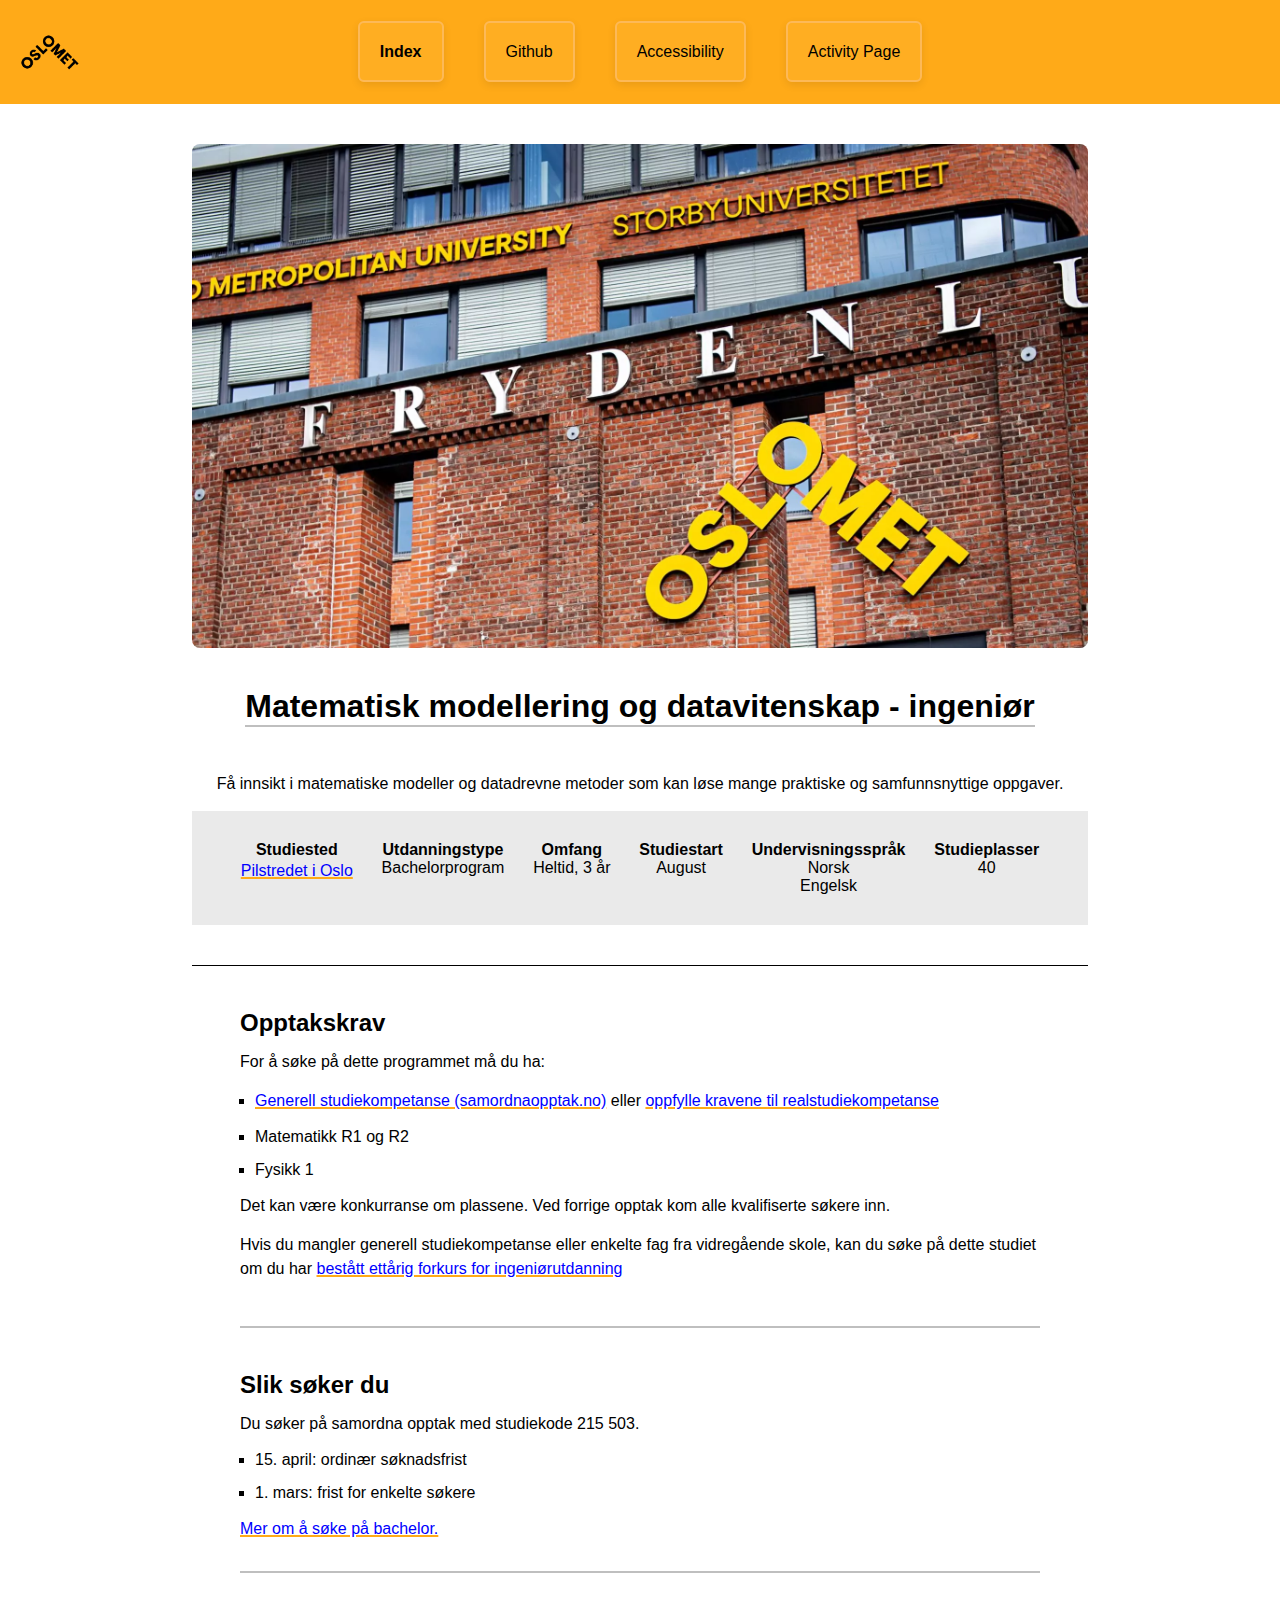
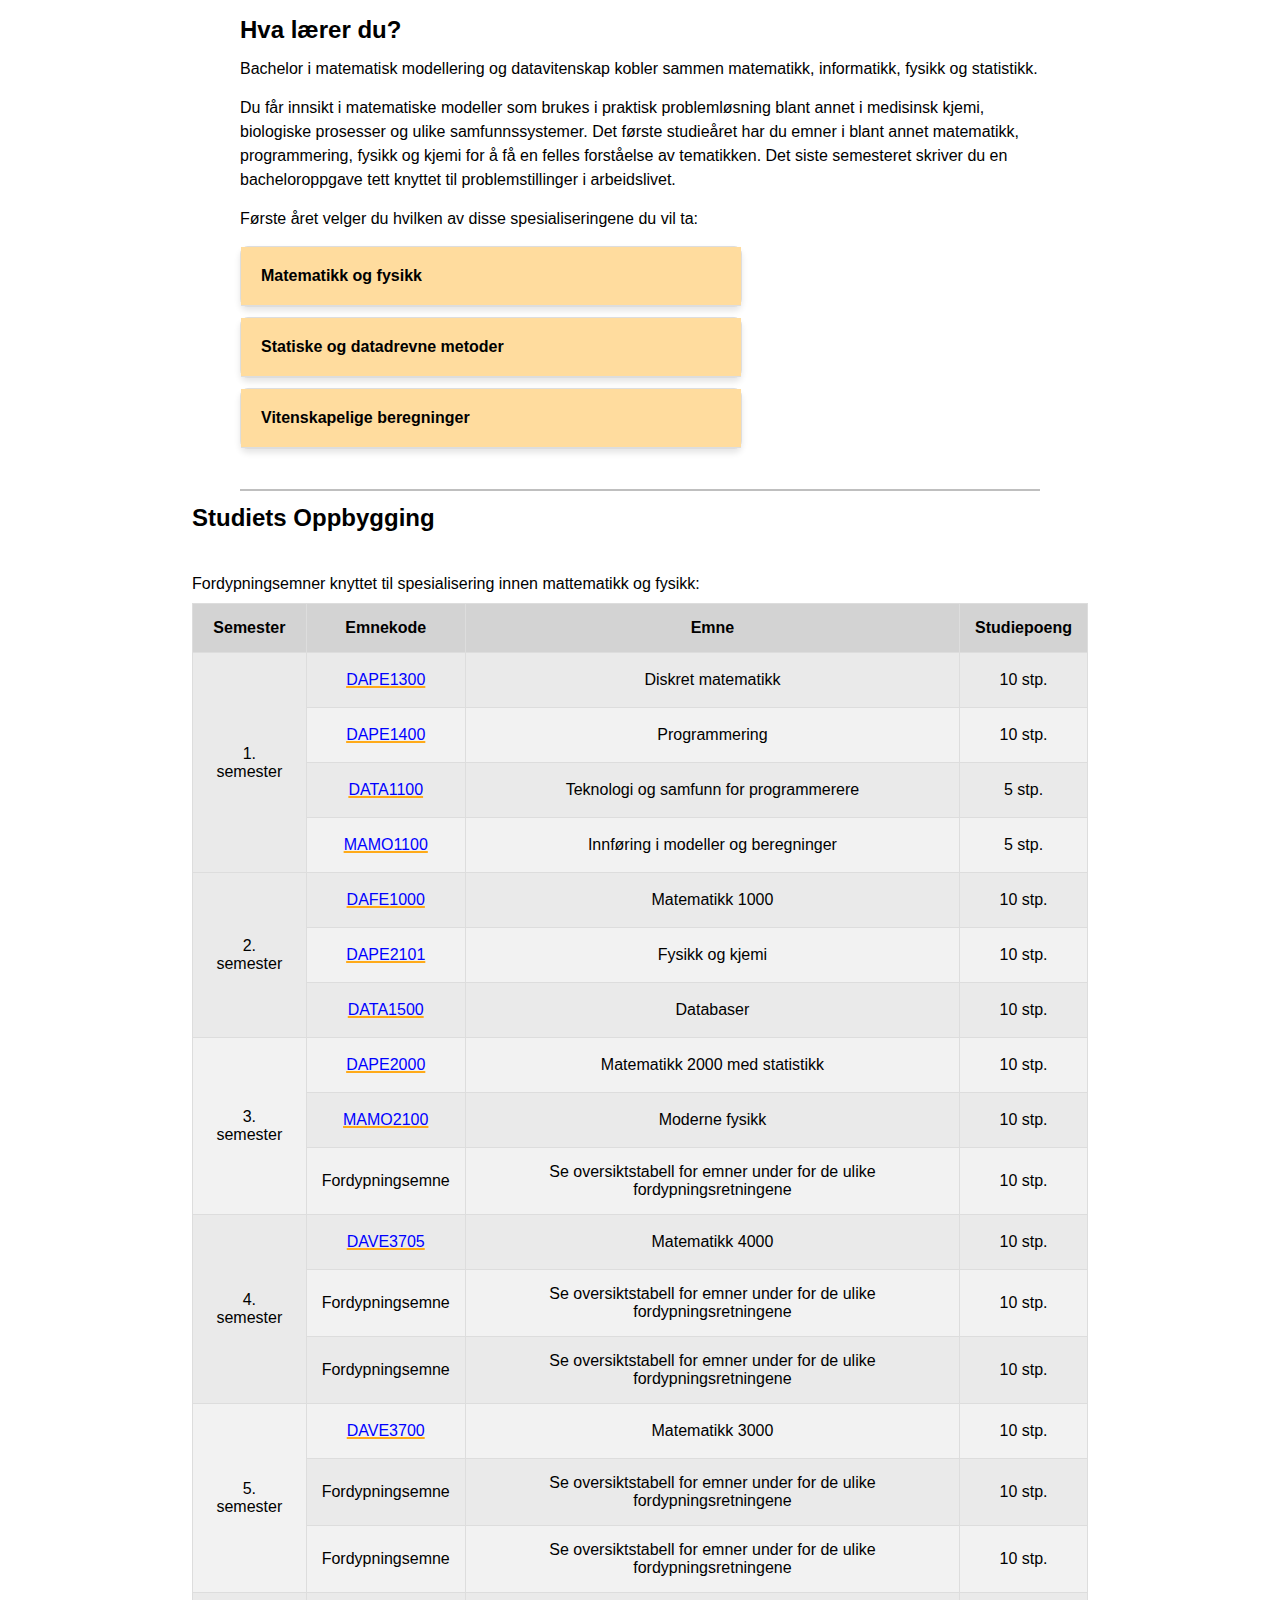
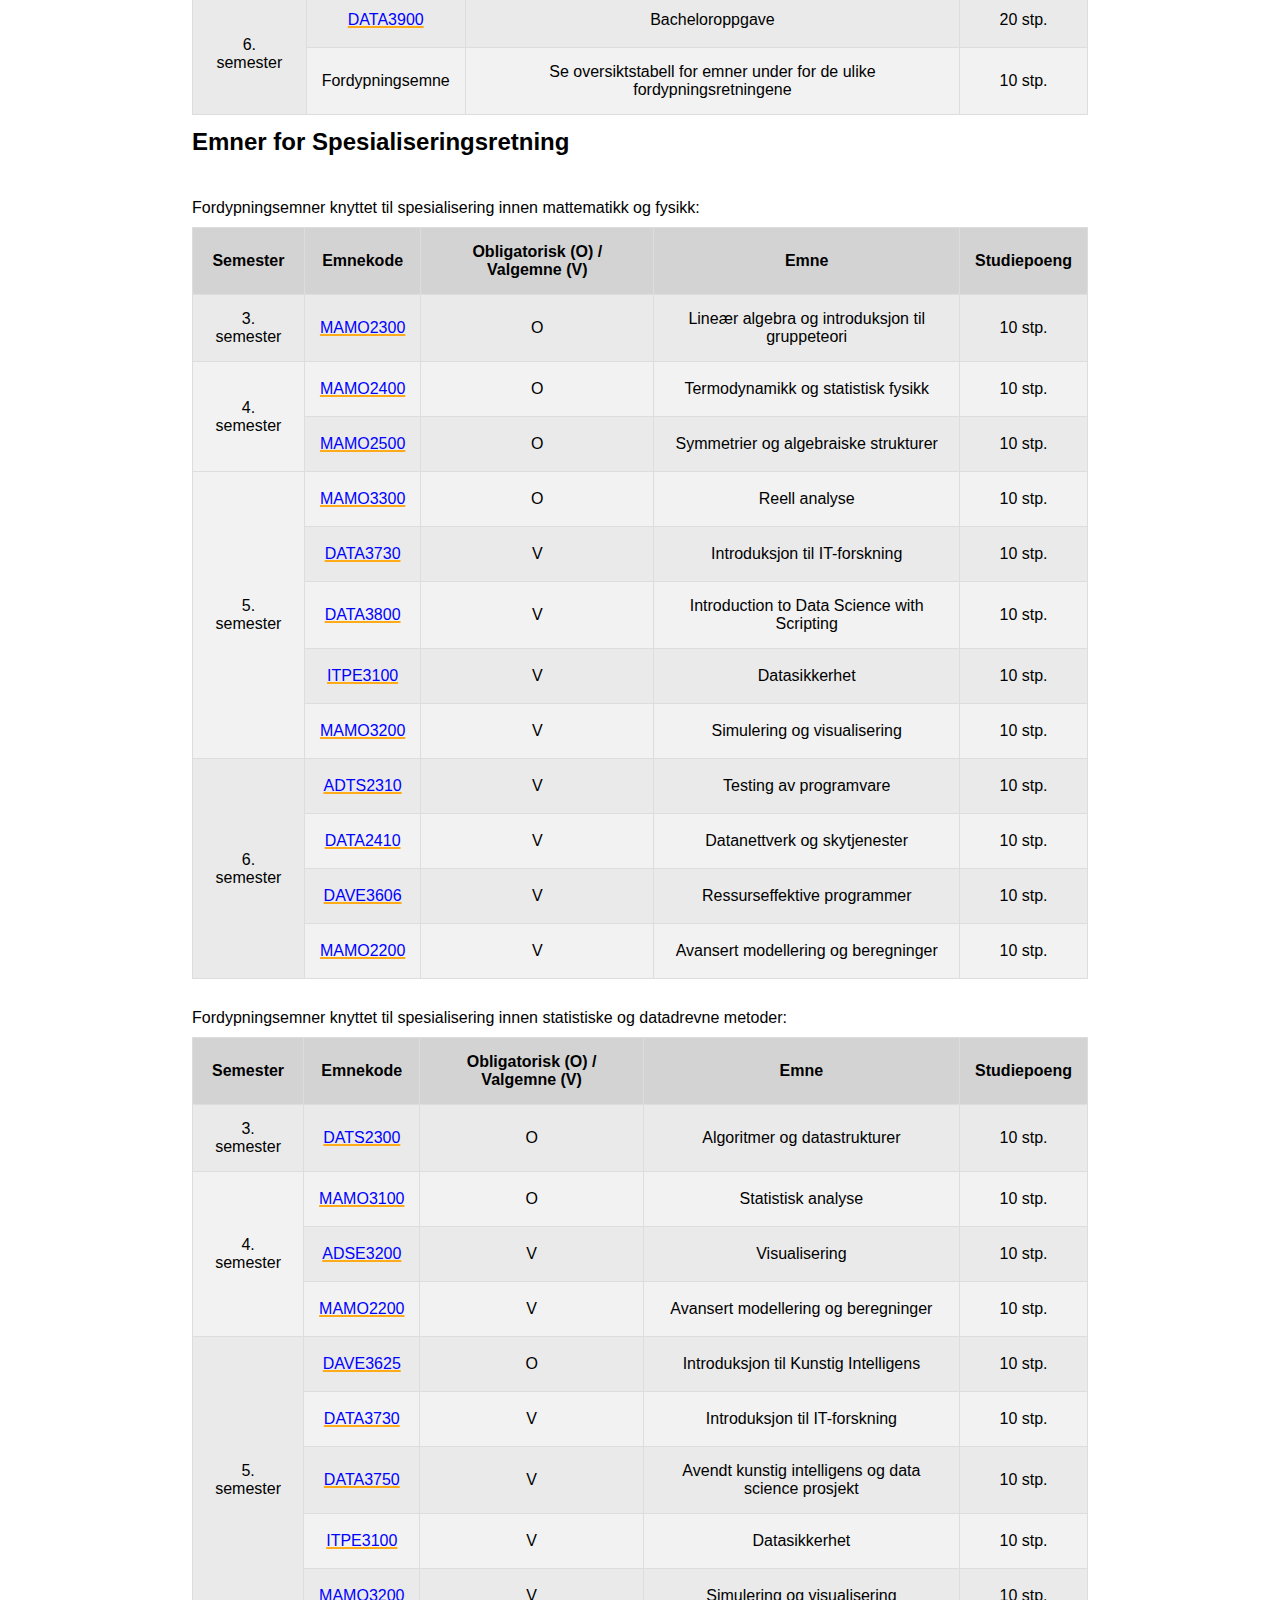
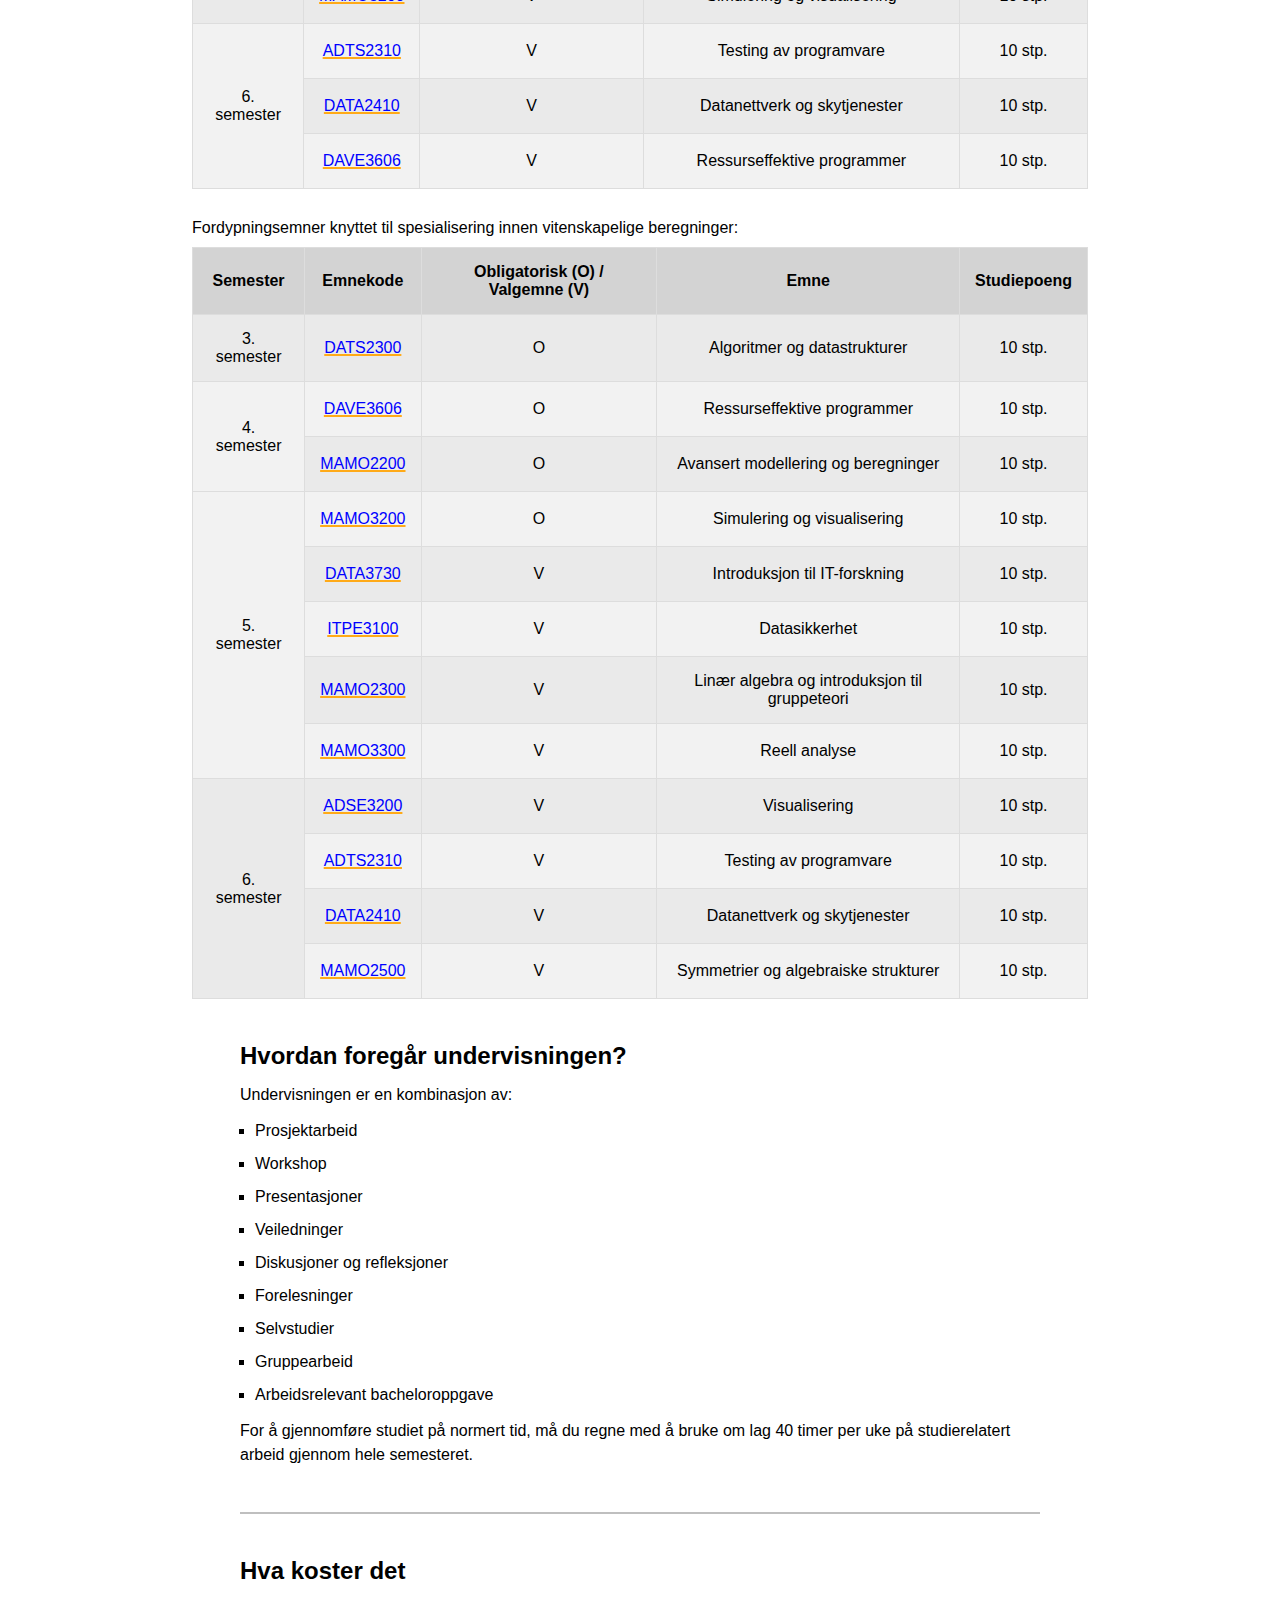
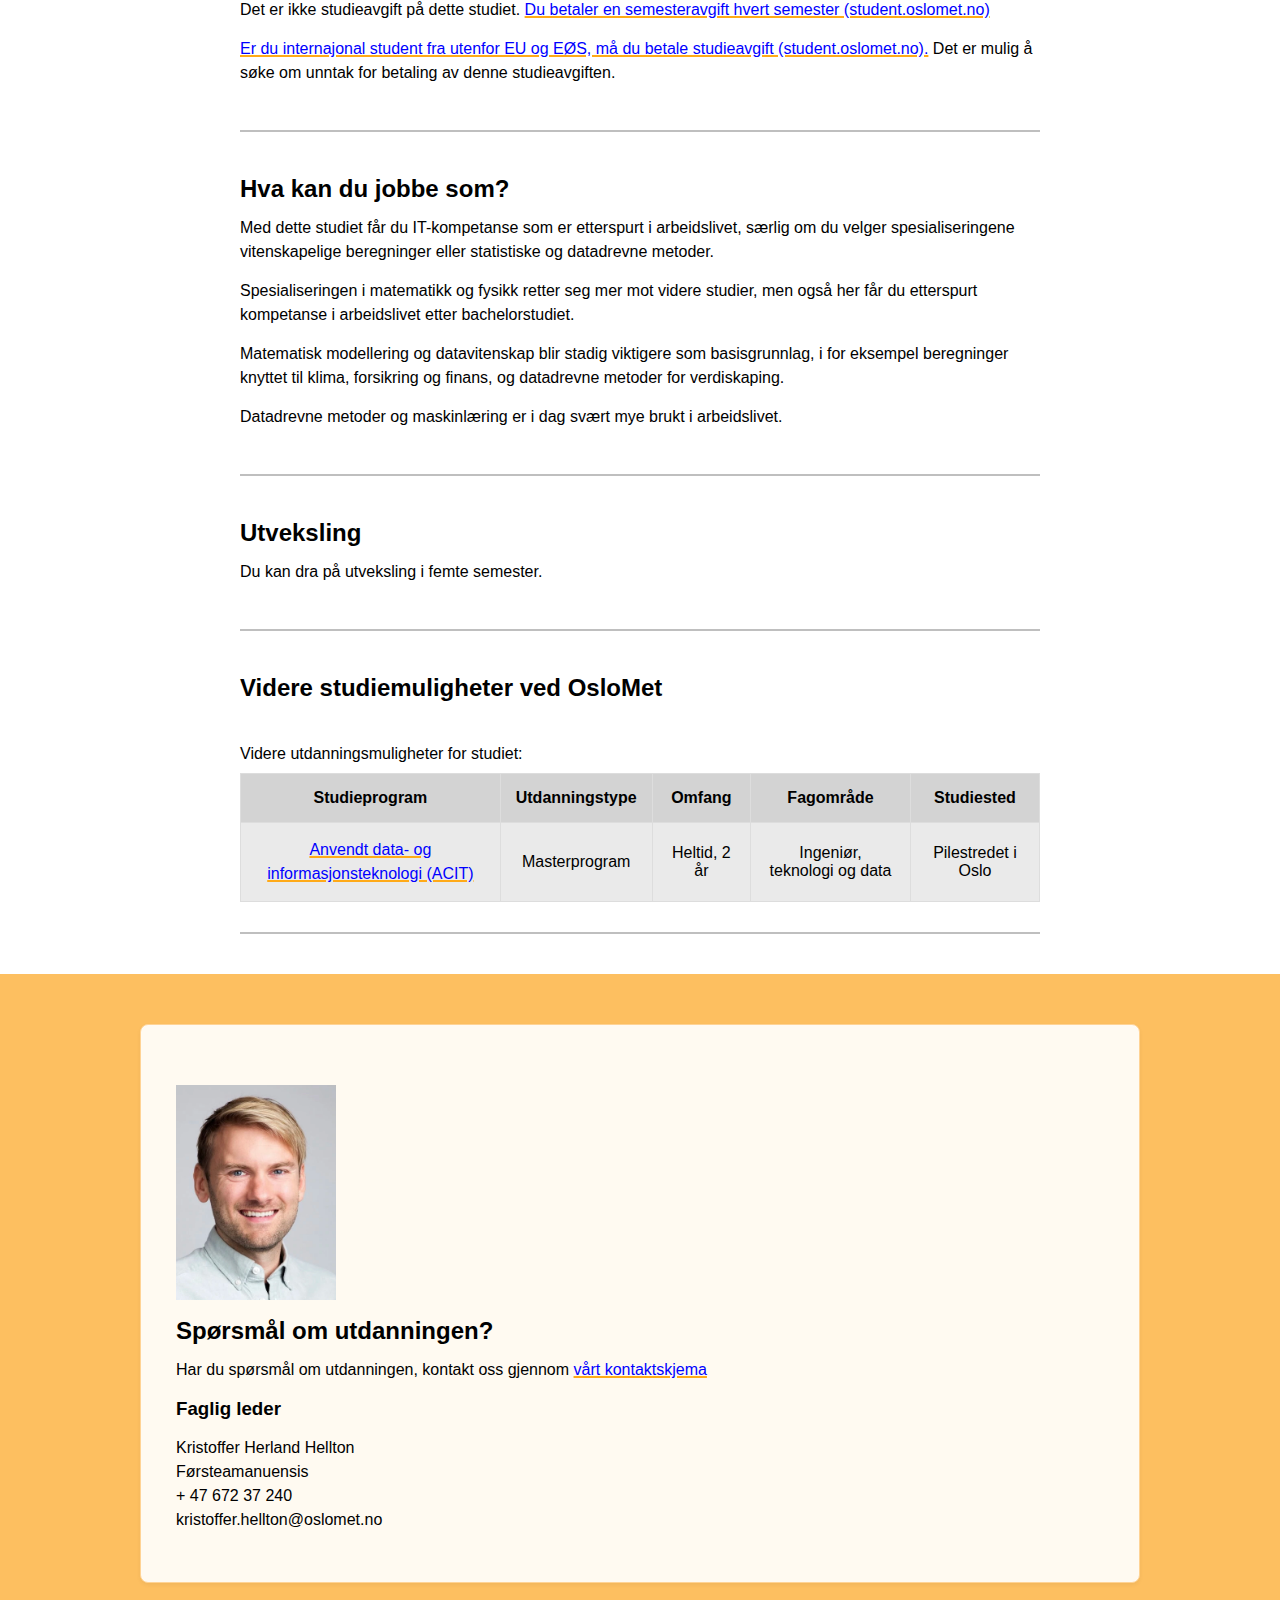
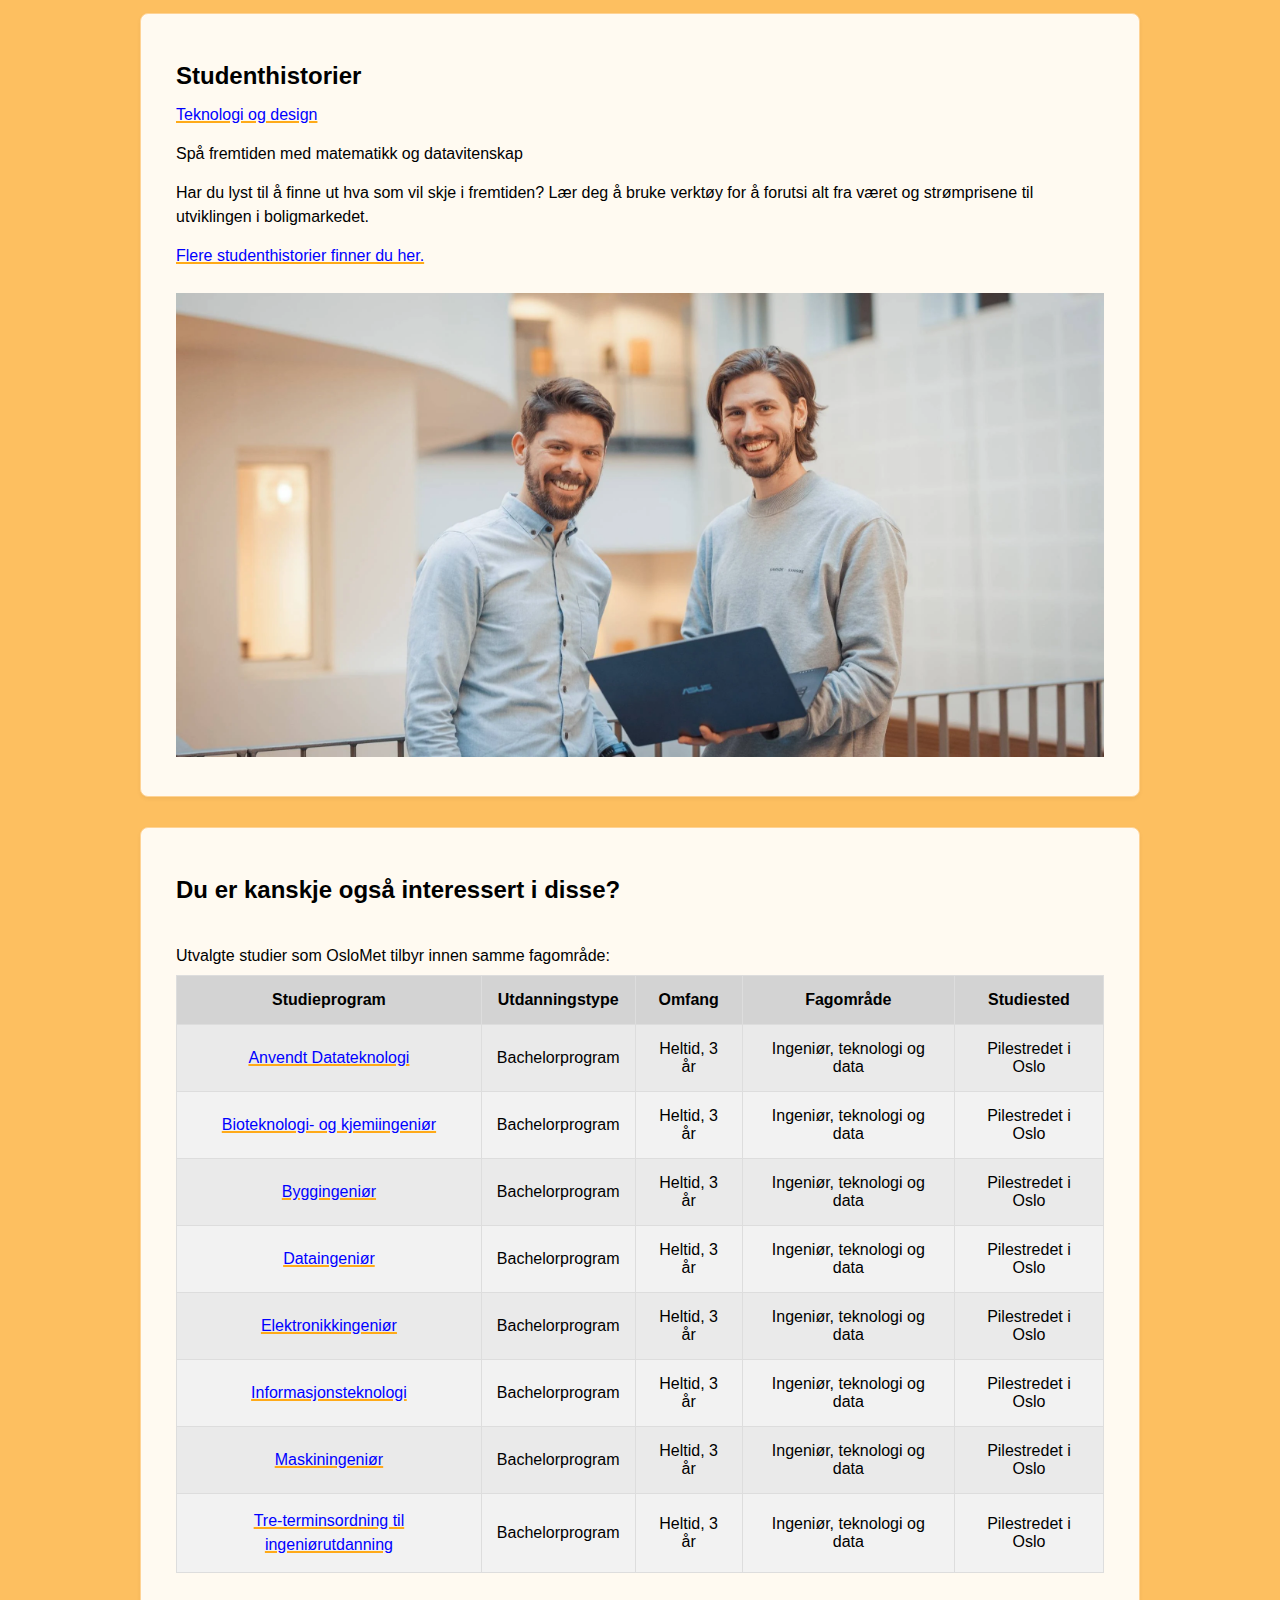
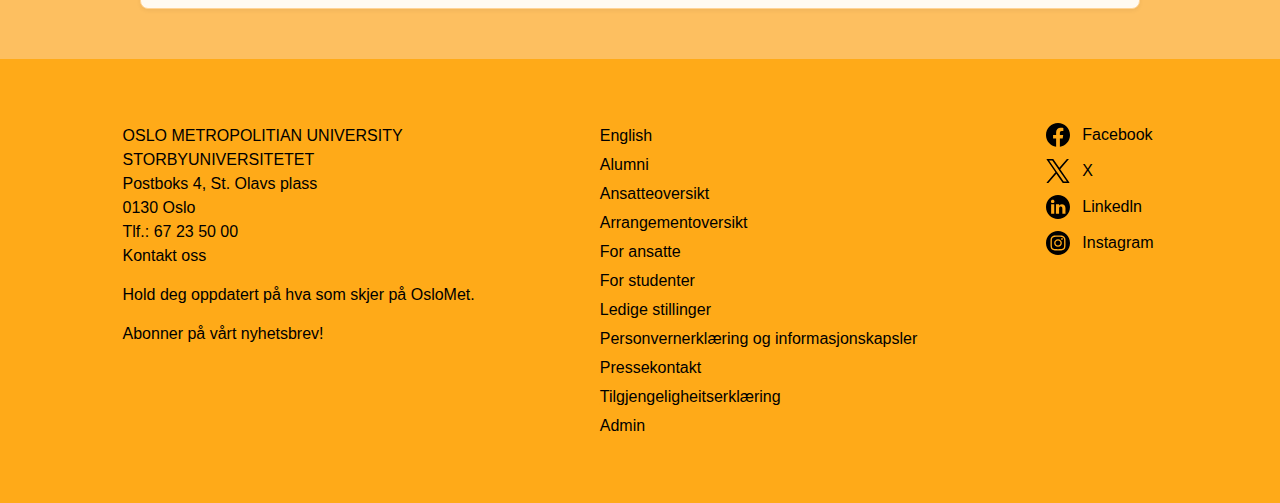
==== index.html @ 044c83d6 "more comments and cleanup" ====
<!DOCTYPE html>
<html lang="en">
    <head>
        <meta charset="UTF-8">
        <meta name="viewport" content="width=device-width, initial-scale=1.0">
        <meta name="description" content="Få innsikt i matematiske modeller og datadrevne metoder som kan løse mange praktiske og samfunnsnyttige oppgaver.">
        <link rel="stylesheet" href="/style/main.css">
        <title>Matematisk Modellering</title>
    </head>

    <body>
        <header>
            <img id="oslomet-logo" src="media/transparent-oslomet-logo.png" height="56" width="80" alt="image of oslomet logo">
            <!--Wrapp the links in a navigation element, to improve accessibility-->
            <nav>
                <input id="menu-toggle" type="checkbox" />
                <label class="dropdown-container" for="menu-toggle">
                    <div class="menu-icon"></div>
                </label>
                <!--Menu content class is essential for a burger menu, see stylesheet for more info-->
                <ul class="menu-content">
                    <li><a href="#" class="bold-text black-underline-link">Index</a></li>
                    <li>
                        <a href="html/github.html" class="black-underline-link"
                            >Github</a
                        >
                    </li>
                    <li>
                        <a
                            href="html/accessibility.html"
                            class="black-underline-link"
                            >Accessibility</a
                        >
                    </li>
                    <li>
                        <a
                            href="html/activity-page.html"
                            class="black-underline-link"
                            >Activity Page</a
                        >
                    </li>
                </ul>
            </nav>
        </header>

        <main>
                <img
                    src="media/oslomet.webp"
                    alt="Inngagnsparti til en av byggene til OsloMet"
                    class="intro-image"
                    height="1920"
                    width="1080"
                />
            <!--Using section element for combining introductional elements into one tematic section-->
            <section class="main-section-container">
                <h1>Matematisk modellering og datavitenskap - ingeniør</h1>
                <!--section class specificly for the top portion of the page-->
                <div class="main-section-top">
                    <p>
                        Få innsikt i matematiske modeller og datadrevne metoder som kan
                        løse mange praktiske og samfunnsnyttige oppgaver.
                    </p>
                    <!--Container class needed for separating content visually-->
                    <div class="page-header-container">
                        <div>
                            <ul>
                                <li class="bold-text">Studiested</li>
                                <li>
                                    <a
                                        href="https://www.oslomet.no/om/studiested-pilestredet"
                                        >Pilstredet i Oslo</a
                                    >
                                </li>
                            </ul>
                        </div>
                        <div>
                            <ul>
                                <li class="bold-text">Utdanningstype</li>
                                <li>Bachelorprogram</li>
                            </ul>
                        </div>
                        <div>
                            <ul>
                                <li class="bold-text">Omfang</li>
                                <li>Heltid, 3 år</li>
                            </ul>
                        </div>
                        <div>
                            <ul>
                                <li class="bold-text">Studiestart</li>
                                <li>August</li>
                            </ul>
                        </div>
                        <div>
                            <ul>
                                <li class="bold-text">Undervisningsspråk</li>
                                <li>Norsk</li>
                                <li>Engelsk</li>
                            </ul>
                        </div>
                        <div>
                            <ul>
                                <li class="bold-text">Studieplasser</li>
                                <li>40</li>
                            </ul>
                        </div>
                    </div>
                </div>
            </section>

                <!--Section element created for sectioning off the portion of the page which goes in detail about the course-->
                <!--Flex container for paragraph sections of course information-->
                <section class="main-section-container">
                    <div class="main-section-box">
                        <h2>Opptakskrav</h2>
                        <p>For å søke på dette programmet må du ha:</p>
                        <ul class="list-decoration">
                            <li>
                                <a
                                    href="https://www.samordnaopptak.no/info/opptak/opptak-uhg/"
                                    >Generell studiekompetanse
                                    (samordnaopptak.no)</a
                                >
                                eller
                                <a
                                    href="https://www.oslomet.no/studier/soknad-og-opptak/realkompetanse/realkompetanse-ingenior"
                                    >oppfylle kravene til
                                    realstudiekompetanse</a
                                >
                            </li>
                            <li>Matematikk R1 og R2</li>
                            <li>Fysikk 1</li>
                        </ul>
                        <p>
                            Det kan være konkurranse om plassene. Ved forrige
                            opptak kom alle kvalifiserte søkere inn.
                        </p>
                        <p>
                            Hvis du mangler generell studiekompetanse eller
                            enkelte fag fra vidregående skole, kan du søke på
                            dette studiet om du har
                            <a
                                href="https://www.oslomet.no/studier/tkd/forkurs-ingenior"
                                >bestått ettårig forkurs for
                                ingeniørutdanning</a
                            >
                        </p>
                    </div>
                    <div class="main-section-box">
                        <h2>Slik søker du</h2>
                        <p>
                            Du søker på samordna opptak med studiekode 215 503.
                        </p>
                        <ul class="list-decoration">
                            <li>15. april: ordinær søknadsfrist</li>
                            <li>1. mars: frist for enkelte søkere</li>
                        </ul>
                        <a
                            href="https://www.oslomet.no/studier/soknad-og-opptak/opptak-til-bachelor-aarsstudier"
                            >Mer om å søke på bachelor.</a
                        >
                    </div>

                    <div class="main-section-box">
                        <h2>Hva lærer du?</h2>
                        <p>
                            Bachelor i matematisk modellering og datavitenskap
                            kobler sammen matematikk, informatikk, fysikk og
                            statistikk.
                        </p>
                        <p>
                            Du får innsikt i matematiske modeller som brukes i
                            praktisk problemløsning blant annet i medisinsk
                            kjemi, biologiske prosesser og ulike
                            samfunnssystemer. Det første studieåret har du emner
                            i blant annet matematikk, programmering, fysikk og
                            kjemi for å få en felles forståelse av tematikken.
                            Det siste semesteret skriver du en bacheloroppgave
                            tett knyttet til problemstillinger i arbeidslivet.
                        </p>
                        <p>
                            Første året velger du hvilken av disse
                            spesialiseringene du vil ta:
                        </p>

                        <ul>
                            <li>
                                <details>
                                    <summary>Matematikk og fysikk</summary>
                                    <p>
                                        Du utforsker algebraiske strukturer, blant annet
                                        knyttet til dyp læring og kunstig intelligens.
                                        Du lærer differensialgeometri på flater,
                                        gruppeteori og kodeteori; matematiske
                                        strukturer, representasjonsteori og
                                        kategoriteori. I fysikk lærer du om
                                        termodynamikk og statistisk fysikk.
                                    </p>
                                </details>
                            </li>
                            <li>
                                <details>
                                    <summary>Statiske og datadrevne metoder</summary>
                                    <p>
                                        Du lærer om hvordan du kan bruke målte data
                                        koblet med datadrevne og statistiske metoder til
                                        å gjøre beregninger, for eksempel av fremtidige
                                        strømpriser. Du lærer hvordan du kan løse
                                        komplekse og sammensatte problemer, og utforske
                                        høydimensjonale datatyper. Moderne metoder innen
                                        maskinlæring og kunstig intelligens står
                                        sentralt.
                                    </p>
                                </details>
                            </li>
                            <li>
                                <details>
                                    <summary>Vitenskapelige beregninger</summary>
                                    <p>
                                        Du lærer å lage effektive algoritmer,
                                        datastrukturer og kildekoder for å løse
                                        matematiske og fysiske problemer med numeriske
                                        metoder. Du lærer å utvikle kildekode og
                                        metodikk knyttet til medisinsk teknologi,
                                        biologiske prosesser og annet.
                                        <a
                                            href="https://student.oslomet.no/studier/-/studieinfo/programplan/HINGMAMO/2024/H%C3%98ST"
                                            >Se programplan på student.oslomet.no</a
                                        >
                                    </p>
                                </details>
                            </li>
                        </ul>
                    </div>
                </section>

            <section>
                <h2>Studiets Oppbygging</h2>
                <!--Table to organize a large amount of data, while staying organized-->
                <table class="info-table">
                    <caption>
                        Fordypningsemner knyttet til spesialisering innen
                        mattematikk og fysikk:
                    </caption>
                    <thead>
                        <tr>
                            <th>Semester</th>
                            <th>Emnekode</th>
                            <th>Emne</th>
                            <th>Studiepoeng</th>
                        </tr>
                    </thead>
                    <tbody>
                        <!--We are using data-labels to help organize the semantic of each row, which we are able to present visually when using media queries-->
                        <tr class="mobile-tr">
                            <!-- 1. Semester -->
                            <td class="mobile-header-color" rowspan="4">
                                1. semester
                            </td>
                            <td data-label="Emnekode">
                                <a
                                    href="https://student.oslomet.no/studier/-/studieinfo/emne/DAPE1300/2024/H%C3%98ST"
                                    >DAPE1300</a
                                >
                            </td>
                            <td data-label="Emne">Diskret matematikk</td>
                            <td data-label="Studiepoeng">10 stp.</td>
                        </tr>
                        <tr>
                            <td data-label="Emnekode">
                                <a
                                    href="https://student.oslomet.no/studier/-/studieinfo/emne/DAPE1400/2024/H%C3%98ST"
                                    >DAPE1400</a
                                >
                            </td>
                            <td data-label="Emne">Programmering</td>
                            <td data-label="Studiepoeng">10 stp.</td>
                        </tr>
                        <tr>
                            <td data-label="Emnekode">
                                <a
                                    href="https://student.oslomet.no/studier/-/studieinfo/emne/DATA1100/2024/H%C3%98ST"
                                    >DATA1100</a
                                >
                            </td>
                            <td data-label="Emne">
                                Teknologi og samfunn for programmerere
                            </td>
                            <td data-label="Studiepoeng">5 stp.</td>
                        </tr>
                        <tr>
                            <td data-label="Emnekode">
                                <a
                                    href="https://student.oslomet.no/studier/-/studieinfo/emne/MAMO1100/2024/H%C3%98ST"
                                    >MAMO1100</a
                                >
                            </td>
                            <td data-label="Emne">
                                Innføring i modeller og beregninger
                            </td>
                            <td data-label="Studiepoeng">5 stp.</td>
                        </tr>
                        <!-- 2. Semester -->
                        <tr class="mobile-tr">
                            <td class="mobile-header-color" rowspan="3">
                                2. semester
                            </td>
                            <td data-label="Emnekode">
                                <a
                                    href="https://student.oslomet.no/studier/-/studieinfo/emne/DAFE1000/2024/H%C3%98ST"
                                    >DAFE1000</a
                                >
                            </td>
                            <td data-label="Emne">Matematikk 1000</td>
                            <td data-label="Studiepoeng">10 stp.</td>
                        </tr>
                        <tr>
                            <td data-label="Emnekode">
                                <a
                                    href="https://student.oslomet.no/studier/-/studieinfo/emne/DAPE2101/2024/H%C3%98ST"
                                    >DAPE2101</a
                                >
                            </td>
                            <td data-label="Emne">Fysikk og kjemi</td>
                            <td data-label="Studiepoeng">10 stp.</td>
                        </tr>
                        <tr>
                            <td data-label="Emnekode">
                                <a
                                    href="https://student.oslomet.no/studier/-/studieinfo/emne/DATA1500/2024/H%C3%98ST"
                                    >DATA1500</a
                                >
                            </td>
                            <td data-label="Emne">Databaser</td>
                            <td data-label="Studiepoeng">10 stp.</td>
                        </tr>
                        <!-- 3. Semester -->
                        <tr class="mobile-tr">
                            <td class="mobile-header-color" rowspan="3">
                                3. semester
                            </td>
                            <td data-label="Emnekode">
                                <a
                                    href="https://student.oslomet.no/studier/-/studieinfo/emne/DAPE2000/2024/H%C3%98ST"
                                    >DAPE2000</a
                                >
                            </td>
                            <td data-label="Emne">
                                Matematikk 2000 med statistikk
                            </td>
                            <td data-label="Studiepoeng">10 stp.</td>
                        </tr>
                        <tr>
                            <td data-label="Emnekode">
                                <a
                                    href="https://student.oslomet.no/studier/-/studieinfo/emne/MAMO2100/2024/H%C3%98ST"
                                    >MAMO2100</a
                                >
                            </td>
                            <td data-label="Emne">Moderne fysikk</td>
                            <td data-label="Studiepoeng">10 stp.</td>
                        </tr>
                        <tr>
                            <td data-label="Emnekode">Fordypningsemne</td>
                            <td data-label="Emne">
                                Se oversiktstabell for emner under for de ulike
                                fordypningsretningene
                            </td>
                            <td data-label="Studiepoeng">10 stp.</td>
                        </tr>
                        <!-- 4. Semester -->
                        <tr class="mobile-tr">
                            <td class="mobile-header-color" rowspan="3">
                                4. semester
                            </td>
                            <td data-label="Emnekode">
                                <a
                                    href="https://student.oslomet.no/studier/-/studieinfo/emne/DAVE3705/2024/H%C3%98ST"
                                    >DAVE3705</a
                                >
                            </td>
                            <td data-label="Emne">Matematikk 4000</td>
                            <td data-label="Studiepoeng">10 stp.</td>
                        </tr>
                        <tr>
                            <td data-label="Emnekode">Fordypningsemne</td>
                            <td data-label="Emne">
                                Se oversiktstabell for emner under for de ulike
                                fordypningsretningene
                            </td>
                            <td data-label="Studiepoeng">10 stp.</td>
                        </tr>
                        <tr>
                            <td data-label="Emnekode">Fordypningsemne</td>
                            <td data-label="Emne">
                                Se oversiktstabell for emner under for de ulike
                                fordypningsretningene
                            </td>
                            <td data-label="Studiepoeng">10 stp.</td>
                        </tr>
                        <!-- 5. Semester -->
                        <tr class="mobile-tr">
                            <td class="mobile-header-color" rowspan="3">
                                5. semester
                            </td>
                            <td data-label="Emnekode">
                                <a
                                    href="https://student.oslomet.no/studier/-/studieinfo/emne/DAVE3700/2024/H%C3%98ST"
                                    >DAVE3700</a
                                >
                            </td>
                            <td data-label="Emne">Matematikk 3000</td>
                            <td data-label="Studiepoeng">10 stp.</td>
                        </tr>
                        <tr>
                            <td data-label="Emnekode">Fordypningsemne</td>
                            <td data-label="Emne">
                                Se oversiktstabell for emner under for de ulike
                                fordypningsretningene
                            </td>
                            <td data-label="Studiepoeng">10 stp.</td>
                        </tr>
                        <tr>
                            <td data-label="Emnekode">Fordypningsemne</td>
                            <td data-label="Emne">
                                Se oversiktstabell for emner under for de ulike
                                fordypningsretningene
                            </td>
                            <td data-label="Studiepoeng">10 stp.</td>
                        </tr>
                        <!-- 6. Semester -->
                        <tr class="mobile-tr">
                            <td class="mobile-header-color" rowspan="3">
                                6. semester
                            </td>
                            <td data-label="Emnekode">
                                <a
                                    href="https://student.oslomet.no/studier/-/studieinfo/emne/DATA3900/2024/H%C3%98ST"
                                    >DATA3900</a
                                >
                            </td>
                            <td data-label="Emne">Bacheloroppgave</td>
                            <td data-label="Studiepoeng">20 stp.</td>
                        </tr>
                        <tr>
                            <td data-label="Emnekode">Fordypningsemne</td>
                            <td data-label="Emne">
                                Se oversiktstabell for emner under for de ulike
                                fordypningsretningene
                            </td>
                            <td data-label="Studiepoeng">10 stp.</td>
                        </tr>
                    </tbody>
                </table>
            </section>

            <section>
                <h2>Emner for Spesialiseringsretning</h2>
                <table class="info-table">
                    <caption>
                        Fordypningsemner knyttet til spesialisering innen
                        mattematikk og fysikk:
                    </caption>
                    <thead>
                        <tr>
                            <th>Semester</th>
                            <th>Emnekode</th>
                            <th>Obligatorisk (O) / Valgemne (V)</th>
                            <th>Emne</th>
                            <th>Studiepoeng</th>
                        </tr>
                    </thead>
                    <tbody>
                        <tr>
                            <td class="mobile-header-color" rowspan="1">
                                3. semester
                            </td>
                            <td data-label="Emnekode">
                                <a
                                    href="https://student.oslomet.no/studier/-/studieinfo/emne/MAMO2300/2024/H%C3%98ST"
                                    >MAMO2300</a
                                >
                            </td>
                            <td data-label="Obligatorisk (O) / Valgemne (V)">O</td>
                            <td data-label="Emne">
                                Lineær algebra og introduksjon til gruppeteori
                            </td>
                            <td data-label="Studiepoeng">10 stp.</td>
                        </tr>
                        <tr class="mobile-tr">
                            <td class="mobile-header-color" rowspan="2">
                                4. semester
                            </td>
                            <td data-label="Emnekode">
                                <a
                                    href="https://student.oslomet.no/studier/-/studieinfo/emne/MAMO2400/2024/H%C3%98ST"
                                    >MAMO2400</a
                                >
                            </td>
                            <td data-label="Obligatorisk (O) / Valgemne (V)">O</td>
                            <td data-label="Emne">
                                Termodynamikk og statistisk fysikk
                            </td>
                            <td data-label="Studiepoeng">10 stp.</td>
                        </tr>
                        <tr>
                            <td data-label="Emnekode">
                                <a
                                    href="https://student.oslomet.no/studier/-/studieinfo/emne/MAMO2500/2024/H%C3%98ST"
                                    >MAMO2500</a
                                >
                            </td>
                            <td data-label="Obligatorisk (O) / Valgemne (V)">O</td>
                            <td data-label="Emne">
                                Symmetrier og algebraiske strukturer
                            </td>
                            <td data-label="Studiepoeng">10 stp.</td>
                        </tr>
                        <tr class="mobile-tr">
                            <td class="mobile-header-color" rowspan="5">
                                5. semester
                            </td>
                            <td data-label="Emnekode">
                                <a
                                    href="https://student.oslomet.no/studier/-/studieinfo/emne/MAMO3300/2024/H%C3%98ST"
                                    >MAMO3300</a
                                >
                            </td>
                            <td data-label="Obligatorisk (O) / Valgemne (V)">O</td>
                            <td data-label="Emne">Reell analyse</td>
                            <td data-label="Studiepoeng">10 stp.</td>
                        </tr>
                        <tr>
                            <td data-label="Emnekode">
                                <a
                                    href="https://student.oslomet.no/studier/-/studieinfo/emne/DATA3730/2024/H%C3%98ST"
                                    >DATA3730</a
                                >
                            </td>
                            <td data-label="Obligatorisk (O) / Valgemne (V)">V</td>
                            <td data-label="Emne">
                                Introduksjon til IT-forskning
                            </td>
                            <td data-label="Studiepoeng">10 stp.</td>
                        </tr>
                        <tr>
                            <td data-label="Emnekode">
                                <a
                                    href="https://student.oslomet.no/studier/-/studieinfo/emne/DATA3800/2024/H%C3%98ST"
                                    >DATA3800</a
                                >
                            </td>
                            <td data-label="Obligatorisk (O) / Valgemne (V)">V</td>
                            <td data-label="Emne">
                                Introduction to Data Science with Scripting
                            </td>
                            <td data-label="Studiepoeng">10 stp.</td>
                        </tr>
                        <tr>
                            <td data-label="Emnekode">
                                <a
                                    href="https://student.oslomet.no/studier/-/studieinfo/emne/ITPE3100/2024/H%C3%98ST"
                                    >ITPE3100</a
                                >
                            </td>
                            <td data-label="Obligatorisk (O) / Valgemne (V)">V</td>
                            <td data-label="Emne">Datasikkerhet</td>
                            <td data-label="Studiepoeng">10 stp.</td>
                        </tr>
                        <tr>
                            <td data-label="Emnekode">
                                <a
                                    href="https://student.oslomet.no/studier/-/studieinfo/emne/MAMO3200/2024/H%C3%98ST"
                                    >MAMO3200</a
                                >
                            </td>
                            <td data-label="Obligatorisk (O) / Valgemne (V)">V</td>
                            <td data-label="Emne">
                                Simulering og visualisering
                            </td>
                            <td data-label="Studiepoeng">10 stp.</td>
                        </tr>
                        <tr class="mobile-tr">
                            <td class="mobile-header-color" rowspan="4">
                                6. semester
                            </td>
                            <td data-label="Emnekode">
                                <a
                                    href="https://student.oslomet.no/studier/-/studieinfo/emne/ADTS2310/2024/H%C3%98ST"
                                    >ADTS2310</a
                                >
                            </td>
                            <td data-label="Obligatorisk (O) / Valgemne (V)">V</td>
                            <td data-label="Emne">Testing av programvare</td>
                            <td data-label="Studiepoeng">10 stp.</td>
                        </tr>
                        <tr>
                            <td data-label="Emnekode">
                                <a
                                    href="https://student.oslomet.no/studier/-/studieinfo/emne/DATA2410/2024/H%C3%98ST"
                                    >DATA2410</a
                                >
                            </td>
                            <td data-label="Obligatorisk (O) / Valgemne (V)">V</td>
                            <td data-label="Emne">
                                Datanettverk og skytjenester
                            </td>
                            <td data-label="Studiepoeng">10 stp.</td>
                        </tr>
                        <tr>
                            <td data-label="Emnekode">
                                <a
                                    href="https://student.oslomet.no/studier/-/studieinfo/emne/DAVE3606/2024/H%C3%98ST"
                                    >DAVE3606</a
                                >
                            </td>
                            <td data-label="Obligatorisk (O) / Valgemne (V)">V</td>
                            <td data-label="Emne">
                                Ressurseffektive programmer
                            </td>
                            <td data-label="Studiepoeng">10 stp.</td>
                        </tr>
                        <tr>
                            <td data-label="Emnekode">
                                <a
                                    href="https://student.oslomet.no/studier/-/studieinfo/emne/MAMO2200/2024/H%C3%98ST"
                                    >MAMO2200</a
                                >
                            </td>
                            <td data-label="Obligatorisk (O) / Valgemne (V)">V</td>
                            <td data-label="Emne">
                                Avansert modellering og beregninger
                            </td>
                            <td data-label="Studiepoeng">10 stp.</td>
                        </tr>
                    </tbody>
                </table>

                <table class="info-table">
                    <caption>
                        Fordypningsemner knyttet til spesialisering innen
                        statistiske og datadrevne metoder:
                    </caption>
                    <thead>
                        <tr>
                            <th>Semester</th>
                            <th>Emnekode</th>
                            <th>Obligatorisk (O) / Valgemne (V)</th>
                            <th>Emne</th>
                            <th>Studiepoeng</th>
                        </tr>
                    </thead>
                    <tbody>
                        <tr>
                            <td class="mobile-header-color" rowspan="1">
                                3. semester
                            </td>
                            <td data-label="Emnekode">
                                <a
                                    href="https://student.oslomet.no/studier/-/studieinfo/emne/DATS2300/2024/H%C3%98ST"
                                    >DATS2300</a
                                >
                            </td>
                            <td data-label="Obligatorisk (O) / Valgemne (V)">O</td>
                            <td data-label="Emne">
                                Algoritmer og datastrukturer
                            </td>
                            <td data-label="Studiepoeng">10 stp.</td>
                        </tr>
                        <tr class="mobile-tr">
                            <td class="mobile-header-color" rowspan="3">
                                4. semester
                            </td>
                            <td data-label="Emnekode">
                                <a
                                    href="https://student.oslomet.no/studier/-/studieinfo/emne/MAMO3100/2024/H%C3%98ST"
                                    >MAMO3100</a
                                >
                            </td>
                            <td data-label="Obligatorisk (O) / Valgemne (V)">O</td>
                            <td data-label="Emne">Statistisk analyse</td>
                            <td data-label="Studiepoeng">10 stp.</td>
                        </tr>
                        <tr>
                            <td data-label="Emnekode">
                                <a
                                    href="https://student.oslomet.no/studier/-/studieinfo/emne/ADSE3200/2024/H%C3%98ST"
                                    >ADSE3200</a
                                >
                            </td>
                            <td data-label="Obligatorisk (O) / Valgemne (V)">V</td>
                            <td data-label="Emne">Visualisering</td>
                            <td data-label="Studiepoeng">10 stp.</td>
                        </tr>
                        <tr>
                            <td data-label="Emnekode">
                                <a
                                    href="https://student.oslomet.no/studier/-/studieinfo/emne/MAMO2200/2024/H%C3%98ST"
                                    >MAMO2200</a
                                >
                            </td>
                            <td data-label="Obligatorisk (O) / Valgemne (V)">V</td>
                            <td data-label="Emne">
                                Avansert modellering og beregninger
                            </td>
                            <td data-label="Studiepoeng">10 stp.</td>
                        </tr>
                        <tr class="mobile-tr">
                            <td class="mobile-header-color" rowspan="5">
                                5. semester
                            </td>
                            <td data-label="Emnekode">
                                <a
                                    href="https://student.oslomet.no/studier/-/studieinfo/emne/DAVE3625/2024/H%C3%98ST"
                                    >DAVE3625</a
                                >
                            </td>
                            <td data-label="Obligatorisk (O) / Valgemne (V)">O</td>
                            <td data-label="Emne">
                                Introduksjon til Kunstig Intelligens
                            </td>
                            <td data-label="Studiepoeng">10 stp.</td>
                        </tr>
                        <tr>
                            <td data-label="Emnekode">
                                <a
                                    href="https://student.oslomet.no/studier/-/studieinfo/emne/DATA3730/2024/H%C3%98ST"
                                    >DATA3730</a
                                >
                            </td>
                            <td data-label="Obligatorisk (O) / Valgemne (V)">V</td>
                            <td data-label="Emne">
                                Introduksjon til IT-forskning
                            </td>
                            <td data-label="Studiepoeng">10 stp.</td>
                        </tr>
                        <tr>
                            <td data-label="Emnekode">
                                <a
                                    href="https://student.oslomet.no/studier/-/studieinfo/emne/DATA3750/2024/H%C3%98ST"
                                    >DATA3750</a
                                >
                            </td>
                            <td data-label="Obligatorisk (O) / Valgemne (V)">V</td>
                            <td data-label="Emne">
                                Avendt kunstig intelligens og data science
                                prosjekt
                            </td>
                            <td data-label="Studiepoeng">10 stp.</td>
                        </tr>
                        <tr>
                            <td data-label="Emnekode">
                                <a
                                    href="https://student.oslomet.no/studier/-/studieinfo/emne/ITPE3100/2024/H%C3%98ST"
                                    >ITPE3100</a
                                >
                            </td>
                            <td data-label="Obligatorisk (O) / Valgemne (V)">V</td>
                            <td data-label="Emne">Datasikkerhet</td>
                            <td data-label="Studiepoeng">10 stp.</td>
                        </tr>
                        <tr>
                            <td data-label="Emnekode">
                                <a
                                    href="https://student.oslomet.no/studier/-/studieinfo/emne/MAMO3200/2024/H%C3%98ST"
                                    >MAMO3200</a
                                >
                            </td>
                            <td data-label="Obligatorisk (O) / Valgemne (V)">V</td>
                            <td data-label="Emne">
                                Simulering og visualisering
                            </td>
                            <td data-label="Studiepoeng">10 stp.</td>
                        </tr>
                        <tr class="mobile-tr">
                            <td class="mobile-header-color" rowspan="3">
                                6. semester
                            </td>
                            <td data-label="Emnekode">
                                <a
                                    href="https://student.oslomet.no/studier/-/studieinfo/emne/ADTS2310/2024/H%C3%98ST"
                                    >ADTS2310</a
                                >
                            </td>
                            <td data-label="Obligatorisk (O) / Valgemne (V)">V</td>
                            <td data-label="Emne">Testing av programvare</td>
                            <td data-label="Studiepoeng">10 stp.</td>
                        </tr>
                        <tr>
                            <td data-label="Emnekode">
                                <a
                                    href="https://student.oslomet.no/studier/-/studieinfo/emne/DATA2410/2024/H%C3%98ST"
                                    >DATA2410</a
                                >
                            </td>
                            <td data-label="Obligatorisk (O) / Valgemne (V)">V</td>
                            <td data-label="Emne">
                                Datanettverk og skytjenester
                            </td>
                            <td data-label="Studiepoeng">10 stp.</td>
                        </tr>
                        <tr>
                            <td data-label="Emnekode">
                                <a
                                    href="https://student.oslomet.no/studier/-/studieinfo/emne/DAVE3606/2024/H%C3%98ST"
                                    >DAVE3606</a
                                >
                            </td>
                            <td data-label="Obligatorisk (O) / Valgemne (V)">V</td>
                            <td data-label="Emne">
                                Ressurseffektive programmer
                            </td>
                            <td data-label="Studiepoeng">10 stp.</td>
                        </tr>
                    </tbody>
                </table>

                <table class="info-table">
                    <caption>
                        Fordypningsemner knyttet til spesialisering innen
                        vitenskapelige beregninger:
                    </caption>
                    <thead>
                        <tr>
                            <th>Semester</th>
                            <th>Emnekode</th>
                            <th>Obligatorisk (O) / Valgemne (V)</th>
                            <th>Emne</th>
                            <th>Studiepoeng</th>
                        </tr>
                    </thead>
                    <tbody>
                        <tr>
                            <td class="mobile-header-color" rowspan="1">
                                3. semester
                            </td>
                            <td data-label="Emnekode">
                                <a
                                    href="https://student.oslomet.no/studier/-/studieinfo/emne/DATS2300/2024/H%C3%98ST"
                                    >DATS2300</a
                                >
                            </td>
                            <td data-label="Obligatorisk (O) / Valgemne (V)">O</td>
                            <td data-label="Emne">
                                Algoritmer og datastrukturer
                            </td>
                            <td data-label="Studiepoeng">10 stp.</td>
                        </tr>
                        <tr class="mobile-tr">
                            <td class="mobile-header-color" rowspan="2">
                                4. semester
                            </td>
                            <td data-label="Emnekode">
                                <a
                                    href="https://student.oslomet.no/studier/-/studieinfo/emne/DAVE3606/2024/H%C3%98ST"
                                    >DAVE3606</a
                                >
                            </td>
                            <td data-label="Obligatorisk (O) / Valgemne (V)">O</td>
                            <td data-label="Emne">
                                Ressurseffektive programmer
                            </td>
                            <td data-label="Studiepoeng">10 stp.</td>
                        </tr>
                        <tr>
                            <td data-label="Emnekode">
                                <a
                                    href="https://student.oslomet.no/studier/-/studieinfo/emne/MAMO2200/2024/H%C3%98ST"
                                    >MAMO2200</a
                                >
                            </td>
                            <td data-label="Obligatorisk (O) / Valgemne (V)">O</td>
                            <td data-label="Emne">
                                Avansert modellering og beregninger
                            </td>
                            <td data-label="Studiepoeng">10 stp.</td>
                        </tr>
                        <tr class="mobile-tr">
                            <td class="mobile-header-color" rowspan="5">
                                5. semester
                            </td>
                            <td data-label="Emnekode">
                                <a
                                    href="https://student.oslomet.no/studier/-/studieinfo/emne/MAMO3200/2024/H%C3%98ST"
                                    >MAMO3200</a
                                >
                            </td>
                            <td data-label="Obligatorisk (O) / Valgemne (V)">O</td>
                            <td data-label="Emne">
                                Simulering og visualisering
                            </td>
                            <td data-label="Studiepoeng">10 stp.</td>
                        </tr>
                        <tr>
                            <td data-label="Emnekode">
                                <a
                                    href="https://student.oslomet.no/studier/-/studieinfo/emne/DATA3730/2024/H%C3%98ST"
                                    >DATA3730</a
                                >
                            </td>
                            <td data-label="Obligatorisk (O) / Valgemne (V)">V</td>
                            <td data-label="Emne">
                                Introduksjon til IT-forskning
                            </td>
                            <td data-label="Studiepoeng">10 stp.</td>
                        </tr>
                        <tr>
                            <td data-label="Emnekode">
                                <a
                                    href="https://student.oslomet.no/studier/-/studieinfo/emne/ITPE3100/2024/H%C3%98ST"
                                    >ITPE3100</a
                                >
                            </td>
                            <td data-label="Obligatorisk (O) / Valgemne (V)">V</td>
                            <td data-label="Emne">Datasikkerhet</td>
                            <td data-label="Studiepoeng">10 stp.</td>
                        </tr>
                        <tr>
                            <td data-label="Emnekode">
                                <a
                                    href="https://student.oslomet.no/studier/-/studieinfo/emne/MAMO2300/2024/H%C3%98ST"
                                    >MAMO2300</a
                                >
                            </td>
                            <td data-label="Obligatorisk (O) / Valgemne (V)">V</td>
                            <td data-label="Emne">
                                Linær algebra og introduksjon til gruppeteori
                            </td>
                            <td data-label="Studiepoeng">10 stp.</td>
                        </tr>
                        <tr>
                            <td data-label="Emnekode">
                                <a
                                    href="https://student.oslomet.no/studier/-/studieinfo/emne/MAMO3300/2024/H%C3%98ST"
                                    >MAMO3300</a
                                >
                            </td>
                            <td data-label="Obligatorisk (O) / Valgemne (V)">V</td>
                            <td data-label="Emne">Reell analyse</td>
                            <td data-label="Studiepoeng">10 stp.</td>
                        </tr>
                        <tr class="mobile-tr">
                            <td class="mobile-header-color" rowspan="4">
                                6. semester
                            </td>
                            <td data-label="Emnekode">
                                <a
                                    href="https://student.oslomet.no/studier/-/studieinfo/emne/ADSE3200/2024/H%C3%98ST"
                                    >ADSE3200</a
                                >
                            </td>
                            <td data-label="Obligatorisk (O) / Valgemne (V)">V</td>
                            <td data-label="Emne">Visualisering</td>
                            <td data-label="Studiepoeng">10 stp.</td>
                        </tr>
                        <tr>
                            <td data-label="Emnekode">
                                <a
                                    href="https://student.oslomet.no/studier/-/studieinfo/emne/ADTS2310/2024/H%C3%98ST"
                                    >ADTS2310</a
                                >
                            </td>
                            <td data-label="Obligatorisk (O) / Valgemne (V)">V</td>
                            <td data-label="Emne">Testing av programvare</td>
                            <td data-label="Studiepoeng">10 stp.</td>
                        </tr>
                        <tr>
                            <td data-label="Emnekode">
                                <a
                                    href="https://student.oslomet.no/studier/-/studieinfo/emne/DATA2410/2024/H%C3%98ST"
                                    >DATA2410</a
                                >
                            </td>
                            <td data-label="Obligatorisk (O) / Valgemne (V)">V</td>
                            <td data-label="Emne">
                                Datanettverk og skytjenester
                            </td>
                            <td data-label="Studiepoeng">10 stp.</td>
                        </tr>
                        <tr>
                            <td data-label="Emnekode">
                                <a
                                    href="https://student.oslomet.no/studier/-/studieinfo/emne/MAMO2500/2024/H%C3%98ST"
                                    >MAMO2500</a
                                >
                            </td>
                            <td data-label="Obligatorisk (O) / Valgemne (V)">V</td>
                            <td data-label="Emne">
                                Symmetrier og algebraiske strukturer
                            </td>
                            <td data-label="Studiepoeng">10 stp.</td>
                        </tr>
                    </tbody>
                </table>
            </section>

            <section>
                <div class="main-section-container">
                    <div class="main-section-box">
                        <h2>Hvordan foregår undervisningen?</h2>
                        <p>Undervisningen er en kombinasjon av:</p>
                        <ul class="list-decoration">
                            <li>Prosjektarbeid</li>
                            <li>Workshop</li>
                            <li>Presentasjoner</li>
                            <li>Veiledninger</li>
                            <li>Diskusjoner og refleksjoner</li>
                            <li>Forelesninger</li>
                            <li>Selvstudier</li>
                            <li>Gruppearbeid</li>
                            <li>Arbeidsrelevant bacheloroppgave</li>
                        </ul>
                        <p>
                            For å gjennomføre studiet på normert tid, må du regne med å
                            bruke om lag 40 timer per uke på studierelatert arbeid
                            gjennom hele semesteret.
                        </p>
                    </div>
                    <div class="main-section-box">
                        <h2>Hva koster det</h2>
                        <p>
                            Det er ikke studieavgift på dette studiet.
                            <a href="https://student.oslomet.no/semesteravgift"
                                >Du betaler en semesteravgift hvert semester
                                (student.oslomet.no)</a
                            >
                        </p>
                        <p>
                            <a
                                href="https://student.oslomet.no/studieavgift-for-internasjonale-studenter-utenfor-eu-eos"
                                >Er du internajonal student fra utenfor EU og EØS, må du
                                betale studieavgift (student.oslomet.no).</a
                            >
                            Det er mulig å søke om unntak for betaling av denne
                            studieavgiften.
                        </p>
                    </div>
                    <div class="main-section-box">
                        <h2>Hva kan du jobbe som?</h2>
                        <p>
                            Med dette studiet får du IT-kompetanse som er etterspurt i
                            arbeidslivet, særlig om du velger spesialiseringene
                            vitenskapelige beregninger eller statistiske og datadrevne
                            metoder.
                        </p>
                        <p>
                            Spesialiseringen i matematikk og fysikk retter seg mer mot
                            videre studier, men også her får du etterspurt kompetanse i
                            arbeidslivet etter bachelorstudiet.
                        </p>
                        <p>
                            Matematisk modellering og datavitenskap blir stadig
                            viktigere som basisgrunnlag, i for eksempel beregninger
                            knyttet til klima, forsikring og finans, og datadrevne
                            metoder for verdiskaping.
                        </p>
                        <p>
                            Datadrevne metoder og maskinlæring er i dag svært mye brukt
                            i arbeidslivet.
                        </p>
                        
                    </div>
                    <div class="main-section-box">
                        <h2>Utveksling</h2>
                        <p>Du kan dra på utveksling i femte semester.</p>
                    </div>
                    <div class="main-section-box">
                        <h2>Videre studiemuligheter ved OsloMet</h2>
                        <table class="info-table">
                            <caption>
                                Videre utdanningsmuligheter for studiet:
                            </caption>
                            <thead>
                                <tr>
                                    <th>Studieprogram</th>
                                    <th>Utdanningstype</th>
                                    <th>Omfang</th>
                                    <th>Fagområde</th>
                                    <th>Studiested</th>
                                </tr>
                            </thead>
                            <tbody>
                                <tr>
                                    <td data-label="Studieprogram">
                                        <a
                                            href="https://www.oslomet.no/studier/tkd/anvendt-data-informasjonsteknologi"
                                            >Anvendt data- og informasjonsteknologi
                                            (ACIT)</a
                                        >
                                    </td>
                                    <td data-label="Utdanningstype">Masterprogram</td>
                                    <td data-label="Omfang">Heltid, 2 år</td>
                                    <td data-label="Fagområde">
                                        Ingeniør, teknologi og data
                                    </td>
                                    <td data-label="Studiested">Pilestredet i Oslo</td>
                                </tr>
                            </tbody>
                        </table>
                    </div>
                </div>

            </section>
        </main>

        <aside> 
            <!--Container for styling aside boxes-->
            <section class="aside-container">
                <!--aside card. see more in css-->
                <article class="info-aside">
                    <img class="img-leader"  src="media/faglig-leder.webp" alt="Portrett av en smilende person" height="394" width="530">
                        <h2>Spørsmål om utdanningen?</h2>
                        <p>Har du spørsmål om utdanningen, kontakt oss gjennom <a href="https://www.oslomet.no/kontaktskjema#Jeg%20vil%20bli%20student">vårt kontaktskjema</a></p>
                        <h3>Faglig leder</h3>
                        <p>
                            Kristoffer Herland Hellton<br />
                            Førsteamanuensis<br />
                            + 47 672 37 240<br />
                            kristoffer.hellton@oslomet.no
                        </p>
                </article>
                
                <article class="info-aside">
                        <h2>Studenthistorier</h2>
                        <a href="https://www.oslomet.no/studier/studenthistorier?student_story=147">Teknologi og design</a>
                        <p>Spå fremtiden med matematikk og datavitenskap</p>
                        <p>
                            Har du lyst til å finne ut hva som vil skje i fremtiden?
                            Lær deg å bruke verktøy for å forutsi alt fra været og
                            strømprisene til utviklingen i boligmarkedet.
                        </p>
                        <a href="https://www.oslomet.no/studier/studenthistorier">Flere studenthistorier finner du her.</a>
                    <img src="media/studenthistorier.webp"  alt="To smilende personer" class="img-story" width="1200" height="1920">
                </article>
                <article class="info-aside">
                    <h2>Du er kanskje også interessert i disse?</h2>
                        <table class="info-table">
                            <caption>Utvalgte studier som OsloMet tilbyr innen samme fagområde:</caption>
                            <thead>
                                <tr>
                                    <th>Studieprogram</th>
                                    <th>Utdanningstype</th>
                                    <th>Omfang</th>
                                    <th>Fagområde</th>
                                    <th>Studiested</th>
                                </tr>
                            </thead>
                            <tbody>
                                <tr class="mobile-tr">
                                    <td data-label="Studieprogram"><a href="https://www.oslomet.no/studier/tkd/anvendt-datateknologi">Anvendt Datateknologi</a></td>
                                    <td data-label="Utdanningstype">Bachelorprogram</td>
                                    <td data-label="Omfang">Heltid, 3 år</td>
                                    <td data-label="Fagområde">Ingeniør, teknologi og data</td>
                                    <td data-label="Studiested">Pilestredet i Oslo</td>
                                </tr>
                                <tr class="mobile-tr">
                                    <td data-label="Studieprogram"><a href="https://www.oslomet.no/studier/tkd/bioteknologi-kjemiingenior">Bioteknologi- og kjemiingeniør</a></td>
                                    <td data-label="Utdanningstype">Bachelorprogram</td>
                                    <td data-label="Omfang">Heltid, 3 år</td>
                                    <td data-label="Fagområde">Ingeniør, teknologi og data</td>
                                    <td data-label="Studiested">Pilestredet i Oslo</td>
                                </tr>
                                <tr class="mobile-tr">
                                    <td data-label="Studieprogram"><a href="https://www.oslomet.no/studier/tkd/byggingenior">Byggingeniør</a></td>
                                    <td data-label="Utdanningstype">Bachelorprogram</td>
                                    <td data-label="Omfang">Heltid, 3 år</td>
                                    <td data-label="Fagområde">Ingeniør, teknologi og data</td>
                                    <td data-label="Studiested">Pilestredet i Oslo</td>
                                </tr>
                                <tr class="mobile-tr">
                                    <td data-label="Studieprogram"><a href="https://www.oslomet.no/studier/tkd/dataingenior">Dataingeniør</a></td>
                                    <td data-label="Utdanningstype">Bachelorprogram</td>
                                    <td data-label="Omfang">Heltid, 3 år</td>
                                    <td data-label="Fagområde">Ingeniør, teknologi og data</td>
                                    <td data-label="Studiested">Pilestredet i Oslo</td>
                                </tr>
                                <tr class="mobile-tr">
                                    <td data-label="Studieprogram"><a href="https://www.oslomet.no/studier/tkd/elektronikkingenior">Elektronikkingeniør</a></td>
                                    <td data-label="Utdanningstype">Bachelorprogram</td>
                                    <td data-label="Omfang">Heltid, 3 år</td>
                                    <td data-label="Fagområde">Ingeniør, teknologi og data</td>
                                    <td data-label="Studiested">Pilestredet i Oslo</td>
                                </tr>
                                <tr class="mobile-tr">
                                    <td data-label="Studieprogram"><a href="https://www.oslomet.no/studier/tkd/informasjonsteknologi">Informasjonsteknologi</a></td>
                                    <td data-label="Utdanningstype">Bachelorprogram</td>
                                    <td data-label="Omfang">Heltid, 3 år</td>
                                    <td data-label="Fagområde">Ingeniør, teknologi og data</td>
                                    <td data-label="Studiested">Pilestredet i Oslo</td>
                                </tr>
                                <tr class="mobile-tr">
                                    <td data-label="Studieprogram"><a href="https://www.oslomet.no/studier/tkd/maskiningenior">Maskiningeniør</a></td>
                                    <td data-label="Utdanningstype">Bachelorprogram</td>
                                    <td data-label="Omfang">Heltid, 3 år</td>
                                    <td data-label="Fagområde">Ingeniør, teknologi og data</td>
                                    <td data-label="Studiested">Pilestredet i Oslo</td>
                                </tr>
                                <tr class="mobile-tr">
                                    <td data-label="Studieprogram"><a href="https://www.oslomet.no/studier/tkd/tre-termin-ingenior">Tre-terminsordning til ingeniørutdanning</a></td>
                                    <td data-label="Utdanningstype">Bachelorprogram</td>
                                    <td data-label="Omfang">Heltid, 3 år</td>
                                    <td data-label="Fagområde">Ingeniør, teknologi og data</td>
                                    <td data-label="Studiested">Pilestredet i Oslo</td>
                                </tr>
                            </tbody>
                        </table>
                </article>
            </section>
        </aside>

        <footer class="footerflex">
            <!--Used divs to organize sections with flexbox -> see stylesheet-->
            <div>
                <address class="address">
                    OSLO METROPOLITIAN UNIVERSITY<br />
                    STORBYUNIVERSITETET<br />
                    Postboks 4, St. Olavs plass<br />
                    0130 Oslo<br />
                    Tlf.: 67 23 50 00<br />
                    <a class="black-underline-link" href="https://www.oslomet.no/om/kontakt">Kontakt oss</a>
                </address>
                <p>Hold deg oppdatert på hva som skjer på OsloMet.</p>
                <a
                    href="https://www.oslomet.no/nyhetsbrev"
                    class="black-underline-link"
                    >Abonner på vårt nyhetsbrev!</a
                >
            </div>
            <div>
                <ul>
                    <li>
                        <a
                            href="https://www.oslomet.no/en"
                            class="black-underline-link"
                            >English</a
                        >
                    </li>
                    <!--Bør den flyttes opp til nav bar?-->
                    <li>
                        <a
                            href="https://www.oslomet.no/alumni"
                            class="black-underline-link"
                            >Alumni</a
                        >
                    </li>
                    <li>
                        <a
                            href="https://www.oslomet.no/om/ansatteoversikt"
                            class="black-underline-link"
                            >Ansatteoversikt</a
                        >
                    </li>
                    <li>
                        <a
                            href="https://www.oslomet.no/om/arrangement/arrangementsoversikt"
                            class="black-underline-link"
                            >Arrangementoversikt</a
                        >
                    </li>
                    <li>
                        <a
                            href="https://www.oslomet.no/om/for-ansatte"
                            class="black-underline-link"
                            >For ansatte</a
                        >
                    </li>
                    <li>
                        <a
                            href="https://www.oslomet.no/om/for-studenter"
                            class="black-underline-link"
                            >For studenter</a
                        >
                    </li>
                    <li>
                        <a
                            href="https://www.oslomet.no/om/ledige-stillinger"
                            class="black-underline-link"
                            >Ledige stillinger</a
                        >
                    </li>
                    <li>
                        <a
                            href="https://www.oslomet.no/om/personvernerklering-informasjonskapslar"
                            class="black-underline-link"
                            >Personvernerklæring og informasjonskapsler</a
                        >
                    </li>
                    <li>
                        <a
                            href="https://www.oslomet.no/om/pressekontakt"
                            class="black-underline-link"
                            >Pressekontakt</a
                        >
                    </li>
                    <li>
                        <a
                            href="https://www.oslomet.no/om/tilgjengelegheitserklering"
                            class="black-underline-link"
                            >Tilgjengeligheitserklæring</a
                        >
                    </li>
                    <li>
                        <a href="https://www-admin.oslomet.no/admin/view/content/58148" class="black-underline-link">Admin</a>
                    </li>
                </ul>
            </div>

            <div class="footerright">
                <div class="social-media">
                    <img
                        src="media/facebook.svg"
                        alt="facebook social media icon"
                        class="icon"
                    />
                    <a
                        href="https://www.facebook.com/oslomet/"
                        class="black-underline-link"
                        >Facebook</a
                    >
                </div>
                <div class="social-media">
                    <img src="media/x.svg" alt="x icon" class="icon" />
                    <a
                        href="https://x.com/i/flow/login?redirect_after_login=%2Foslomet"
                        class="black-underline-link"
                        >X</a
                    >
                </div>
                <div class="social-media">
                    <img
                        src="media/linkedin.svg"
                        alt="linkedin social media icon"
                        class="icon"
                    />
                    <a
                        href="https://www.linkedin.com/school/oslomet/posts/?feedView=all"
                        class="black-underline-link"
                        >Linkedln</a
                    >
                </div>
                <div class="social-media">
                    <img
                        src="media/instagram.svg"
                        alt="instagram social media icon"
                        class="icon"
                    />
                    <a
                        href="https://www.instagram.com/oslomet/?hl=nb"
                        class="black-underline-link"
                        >Instagram</a
                    >
                </div>
            </div>
        </footer>
    </body>
</html>
---- style/main.css ----
/* Sorted the CSS after recommendations from: https://developer.mozilla.org/en-US/docs/Learn/CSS/Building_blocks/Organizing
By searching "||", you can jump to different parts of the stylesheet */ 

/* || GENERAL STYLES - Default styling */

/*Defines what font and font size to be used in the project (inside the <html> element)
Based on the 'WCAG Guideline 1.4 Distinguishable, these fonts fulfills the requirement the best, 
info from https://www.accessibilitychecking.com/blog/fonts-accessibility/#stk-5 */
html {
    font-family: Arial, "Times New Roman", Calibri, Helvetica, Verdana,
        sans-serif; 
    font-size: 1rem;
}

/* Remove all default margin and padding for all elements, this gives precise control */
* {
    margin: 0;
    padding: 0;
}

/*Gives the background color of the document the color of -> variable --background*/
body {background-color: var(--background);}

h1 {
    color: var(--text-color);
    font-weight: 800;
    text-align: center;
    margin: 20px auto 20px;
    border: solid rgba(0, 0, 0, 0.252);
    border-width: 0px 0px 2px;
}

/*Gives the text color for these elements (h1,h2,h3) the color of -> variable --text-color */
p,
h2,
h3 {
    color: var(--text-color);
    margin: 15px 0px;
    line-height: 1.5rem;
}

/*Stores variable colors in root to be re-used in the project*/
:root {
    --background: #ffffff;
    --primary-color: #ffaa18;
    --text-color: #000000;
}

/* Used to apply bold styling to an element, without indicating 
a higher level of importance like the <strong> element. 
https://developer.mozilla.org/en-US/docs/Web/HTML/Element/strong */
.bold-text {font-weight: bold;}
/* END*/

/* || STYLING OF HEADER AND NAV BAR */
header {
    max-width: 100%;
    display: flex;
    align-items: center;
    justify-content: space-evenly; /*Spaces its children evenly across the header*/
    top: 0;
    padding: 40px 20px;
    background-color: var(
        --primary-color
    ); /* The color follow WCAG 2.1 AA based on a contrast ratio of 4.5:1. The ratio for this color is 11.02:1.
    The pairings have sufficient contrast for use with normal text, large text and graphics. Checked the contrast ratio with https://venngage.com/tools/accessible-color-palette-generator */
}

#oslomet-logo {
    position: absolute;
    max-width: 80px;
    margin: 0px 10px;
    left: 0;
}

/* Hamburger menu without javascript. The code is taken from the lecturer's tutorial of hamburger menu */
#menu-toggle {display: none;} /* Hides the checkbox, which makes the menu toggle clickable without javascript */

@media (min-width: 761px) {
    .menu-content {
        display: flex;
        justify-content: space-evenly;
        list-style: none;
    }
}

.menu-content li a {
    /*makes buttons for the header menu when not in mobile version*/
    padding: 20px;
    margin: 0px 20px;
    border: 2px solid rgba(253, 188, 104, 0.774); /*adds subtle borde to highlight the edges*/
    background-color: #ffae22;
    border-radius: 6px;
    text-align: center;
    box-shadow: 0 3px 8px 0px rgba(0, 0, 0, 0.089);
    text-decoration: none;
    transition: background-color 0.2s ease, color 0.2s ease;
    cursor: pointer;
}

/*Enables interactivity when hovering the button*/
.menu-content li a:hover {
    background-color: white;
    color: rgb(231, 150, 0);
}

/* The hamburger menu will replace the row-menu at 700px */
@media (max-width: 760px) {
    header {justify-content: left;} /*Ensure the hamburge menu will be on the left side when below 700px*/
    
    #oslomet-logo {
        right: 0;
        left: auto;
    }

    /* Remove the button-like appearance for the hamburger menu */
    .menu-content li a {
        padding: 0;
        margin: 0;
        border: none;
        background-color: transparent;
        box-shadow: none;
        border-radius: 0;
        text-decoration: underline;
    }

    /* Minimal hover effect for mobile */
    .menu-content li a:hover {
        background-color: transparent;
        color: var(--primary-color);
        text-decoration: none;
    }

    .menu-content {
        display: none; 
        position: absolute; 
        top: 90px; /* Place it directly below the hamburger icon */
        left: 25px; /*Use left to line it up with with the hamburger menu from the left side*/
        background-color: white;
        border-radius: 10px;
        padding: 10px 10px 15px;
        box-shadow: 0 4px 8px rgba(0, 0, 0, 0.61);
        z-index: 1; /*Ensures that the menu is in front of other contents*/
    }

    /* Show the menu when checkbox is checked */
    #menu-toggle:checked ~ .menu-content {display: block;} 
    
    .menu-icon {
        display: block;
        background-image: url(../media/menu.svg); /* This hamburger menu icon is from https://fonts.google.com/icons */
        background-size: cover;
        filter: brightness(0);
        height: 40px;
        width: 40px;
    }

    .dropdown.container {cursor: pointer;}

    .menu-content li {
        height: 0px;
        overflow: hidden;
    }

    #menu-toggle:checked ~ .menu-content li {
        height: 1rem;
        width: auto;
        text-align: left;
        padding: 16px;
    }

    nav {
        display: flex;
        height: 40px;
    }
}
/* END */

/* || STYLING OF MAIN */
/*Styling main*/
main {
    /*overall margin for the main */
    margin: 0 15% 30px;
    display: flex;
    flex-direction: column;
    flex-wrap: wrap;
}

/*Reduce margin for the content when entering mobile*/
@media (max-width: 1200px) {
    main {
        margin: 0 3% 30px;
    }
}

/*Styling for course information on index-page*/
.main-section-container {
    display: flex;
    align-items: center;
    flex-direction: column;
    flex-wrap: nowrap;
}

.main-section-box {
    padding: 30px 0px 30px;
    width: 100%;
    max-width: 800px;
    border: solid rgba(0, 0, 0, 0.252);
    border-width: 0px 0px 2px;
}

.main-section-top {
    padding: 10px 0px 60px;
    text-align: center;
    width: 100%;
    max-width: 1075px;
    border: solid rgb(0, 0, 0);
    border-width: 0px 0px 1px;
}
/* END */

/* || STYLING OF LINKS */
/*Gives all links a blue underline with a 2px thickness*/
a {
    text-decoration: underline;
    text-decoration-color: var(--primary-color);
    text-decoration-thickness: 2px;
    color: blue;
    line-height: 1.5rem;
}

a:hover {text-decoration-color: black;}
a:visited {color: rgb(134, 0, 146);}

.black-underline-link {color: var(--text-color);}
.black-underline-link:visited {color: var(--text-color);}
/* END */

/* || STYLING OF LISTS */
li {list-style: none;}

.list-decoration {
    word-break: break-word; /* Handle word breaking */
}
.list-decoration li {
    list-style-position: outside;
    list-style: square;
    margin: 15px;
}
/* END */

/* || STYLING OF IMAGES */
img {
    max-width: 100%; /* makes sure the image stays within the borders of its parent component*/
    box-sizing: border-box;
    max-height: fit-content;
}

figcaption {padding-bottom: 0 10px;}
/* END */

/* || STYLING OF INFORMATION TOGGLE */
details {
    max-width: 500px;
    border: 1px solid #ddd;
    border-radius: 8px;
    margin: 10px 0;
    background-color: #f9f9f9;
    box-shadow: 0 4px 6px rgba(0, 0, 0, 0.1);
    transition: 0.2s ease-in-out;
}
summary {
    cursor: pointer;
    padding: 20px;
    font-size: 1rem;
    font-weight: bold;
    color: var(--text-color);
    background-color: #ffdc9e;
    border-bottom: 1px solid #ddd;
    display: flex;
    transition: background-color 0.2s ease-in-out;
}

summary:hover {background-color: #ffffff;}

/*This applies the styling to the details element, but excludes it's child "summary". */
details > *:not(summary) {
    padding: 15px;
    font-size: 0.9rem;
    color: #555;
    line-height: 1.5rem;
}

details img {
    padding: 15px 15px 0 15px;
    /*border box ensures that the padding and margin and dimensions are calculated together, resolving issue of the image going outside of its parent container boundaries*/
    box-sizing: border-box;
}
details p {padding: 0 15px 0 15px;}
/* END */

/* || STYLING OF ASIDE */

aside {
    background-color: #fdbf60;
    max-width: 100%;
    margin-top: 40px;
}
.aside-container {
    /*Container has display flex and columns to make it wrap into boxes that displays horizontally instead of vertically.*/
    display: flex;
    flex-direction: column;
    margin: auto;
    /*Display max 1000px instead of having % margin, so the boxes does not scale to wide on wide-screen devices*/
    max-width: 1000px;
    /*gap adds additional spacing between the boxes*/
    gap: 30px;
    padding: 50px 0px;
}

.info-aside {
    padding: 35px;
    gap: 10px;
    /* Subtle border and background for emphasis*/
    background: #fffaf1;

    border: 1.5px solid #ffd395;
    border-radius: 8px;
    box-shadow: 0 2px 4px rgba(0, 0, 0, 0.05);
}

@media (max-width: 862px) {
    .info-aside {
        margin: 0%;
        border-radius: 0px;
    }
    .aside-container {
        max-width: 100%;
    }
}

.info-aside:hover {box-shadow: 0 4px 8px rgba(0, 0, 0, 0.1);}
/* END*/

/* || STYLING OF FOOTER*/

footer {
    max-width: 100%;
    background-color: var(--primary-color);
    bottom: 0;
    padding: 60px; /* Uniform padding for consistency */
}
footer li {
    /*Give some extra spacing for the list in the footer*/
    margin: 5px 0px;
}

.footerflex {
    display: flex;
    justify-content: space-around;
    align-items: flex-start;
    flex-wrap: wrap;
}

@media (max-width: 900px) {
    .footerflex {
        flex-direction: column;
        gap: 20px;
    }
}

/* Turned it to flexboxs, so it would be possible to place the social media icons beside the text/link */
.footerright {
    display: flex;
    justify-content: space-around;
    flex-direction: column;
    align-items: flex-start;
    padding: 4px;
}

.social-media {
    display: flex;
    align-items: center;
    padding-top: 0px;
    padding-bottom: 12px;
}

.icon {
    /* The free icons is from https://www.iconfinder.com/ */
    height: 24px;
    width: 24px;
    margin-right: 12px;
}

.address {
    font-style: normal;
    padding: 5px 5px 0px 0px;
    line-height: 1.5rem;
}
/* END */

/* || STYLING OF INDEX */
/* Used @media to help with scaling of the info-box. */
.page-header-container {
    background-color: #eaeaea; /* Contrast ratio of 17.46:1 with black text, follows WCAG 2.1 AA. Checked the contrast ratio with https://venngage.com/tools/accessible-color-palette-generator. */
    display: flex;
    padding: 30px;
    margin-bottom: -20px;
    justify-content: space-evenly;
    flex-direction: row;
    align-items: flex-start;
    gap: 10px;
    max-width: 100%;
}

@media (max-width: 1031px) {
    .page-header-container {
        gap: 30px;
        flex-direction: column;
    }
}

/* Styling of tables in index page */
table {
    width: 100%;
    background: #eaeaea;
    border-collapse: collapse;
}
th,
td {
    border: 1px solid;
    padding: 10px;
    text-align: center;
}
th {
    background-color: #d3d3d3; /* Contrast ratio of #D3D3D3 with black text, follows WCAG 2.1 AA */
}


/* Styled the table so that it is easier for the user to know where they are on the table. 
For example, having different colors on the rows 
Code used in https://www.w3schools.com/css/css_table.asp */

.info-table {
    border-collapse: collapse;
    width: 100%;
}

.info-table td,
.info-table th {
    border: 1px solid #ddd;
    padding: 15px;
}

.info-table tr:nth-child(even) {background-color: #f2f2f2;}

/* Mobile responsiveness tables
Inspired technique retrieved from https://codepen.io/AllThingsSmitty/pen/MyqmdM*/
@media (max-width: 820px) {
    td {
        display: block;
        text-align: right;
    }

    th {
        display: none;
    }

    table td[rowspan] {
        font-weight: bold;
    }

    .mobile-header-color {
        background-color: rgb(211, 211, 211);
    }

    .mobile-tr {
        border-top: 1.4rem solid #ffffff;
        margin-top: 0.2rem;
        display: block;
    }
    table td[data-label]::before {
        content: attr(data-label) ":  ";
        font-weight: bold;
        font-size: 0.8rem;
        text-transform: uppercase;
        float: left;
    }
}

caption {
    text-align: left;
    padding: 20px 10px 10px 0;
    margin-top: 10px;
}

/* Styling of images in aside */
.img-leader {
    max-width: 190px;
    height: auto;
    padding-top: 25px;
    padding-right: 30px;
}

.img-story {
    max-width: 100%;
    height: auto;
    padding-top: 25px;
}
/* END */

/* || STYLING OF ACTIVITY PAGE */

/* Using inspiration and code examples from: 
https://www.w3schools.com/howto/howto_css_hero_image.asp to style heading*/

/* The color pairings follow WCAG 2.1 AA based on a contrast ratio of 4.5:1. https://venngage.com/tools/accessible-color-palette-generator */
.activity-page {
    background-color: #b9d17e;
    background-color: #d5f1d8;
}

.intro-image {
    margin: 40px 0px 20px;
    display: block;
    margin-left: auto;
    margin-right: auto;
    border-radius: 8px;
}

.intro-text {
    margin: auto;
    text-align: center;
    max-width: 890px;
}

/* Styling for images inside the field boxes */
.img-fotball {
    border-radius: 10px;
    outline: 1px solid grey;
}

/* Styling for the buttons link */
.link-button {
    text-align: center;
    text-decoration: none;
    background-color: initial;
    background-color: #60bdff;
    padding: 10px 15px;
    color: black !important; /* Ensures the text is black regardless of parent styles. Source: https://www.w3schools.com/css/css_important.asp */
    border-radius: 25px;
    margin-bottom: 15px;
}

/* Hover effect for the button links */
.link-button:hover {
    cursor: pointer;
    box-shadow: 5px 5px 10px rgba(0, 0, 0, 0.15);
    text-decoration: underline;
}

.info {
    display: flex;
    justify-content: space-evenly;
    flex-direction: row;
    flex-wrap: wrap;
    overflow: hidden;
    row-gap: 25px;
    padding: 40px;
    box-sizing: border-box;
}

/* Gives the informaton box a background effect making it easier to see the boxes */
.information-box {
    display: flex;
    flex-direction: column;
    align-items: center;
    max-width: 450px;
    margin: 10px; /*sett 20px til 10px for at boksene skal være ved siden av hverandre*/
    background-color: #f9f9f9;
    box-shadow: 0 0 15px rgba(0, 0, 0, 0.4);
    padding: 30px 20px 0px;
    border-radius: 5px;
}

.information-box h2 {
    align-items: center;
    text-align: center;
    padding-top: 10px;
}

.information-box p {
    align-items: center;
    text-align: center;
    padding: 0 10px 0px 10px;
}

/* Styling to make container for all field boxes*/
.container-field {
    display: flex;
    flex-wrap: wrap;
    justify-content: center;
    column-gap: 20px;
    row-gap: 30px;
    padding: 50px 0;
    max-width: 1150px;
    margin: 0 auto;
    margin-bottom: 50px;
}

/* Styling for the individual field boxes*/
.field-box {
    display: flex;
    flex-direction: column;
    align-items: center;
    max-width: 225px;
    width: 100%;
    text-align: center;
    background-color: #f9f9f9;
    padding: 30px;
    border-radius: 5px;
    box-shadow: 0 0 10px rgba(0, 0, 0, 0.4);
}

/* Styling for headings inside the field boxes */
.info-heading {
    display: inline-block;
    margin: 10px 0;
}

/* Styling for the description text inside the field boxes */
.field-box p{
    padding-bottom: 20px;
}

/* Styling for the extra information about fields in Oslo */
.field-information {
    max-width: 850px;
    margin: auto;
    padding: 20px;
    background-color: #60bdff;
    border-radius: 8px;
    box-shadow: 0 4px 6px rgba(0, 0, 0, 0.2);
    text-align: center;
}

.field-text {color: black;}

/* Responsive styling for mobile devices */
@media (max-width: 768px) {
    .info-box {
        max-width: 100%; /* Full width on smaller screens */
    }

    .container {
        flex-direction: column;
        gap: 15px;
    }

    .info.box {
        max-width: 100%;
        padding: 20px;
    }
}

/* || STYLING OF GITHUB PAGE */
.main-section-box h4 {
    padding: 20px 0;
}
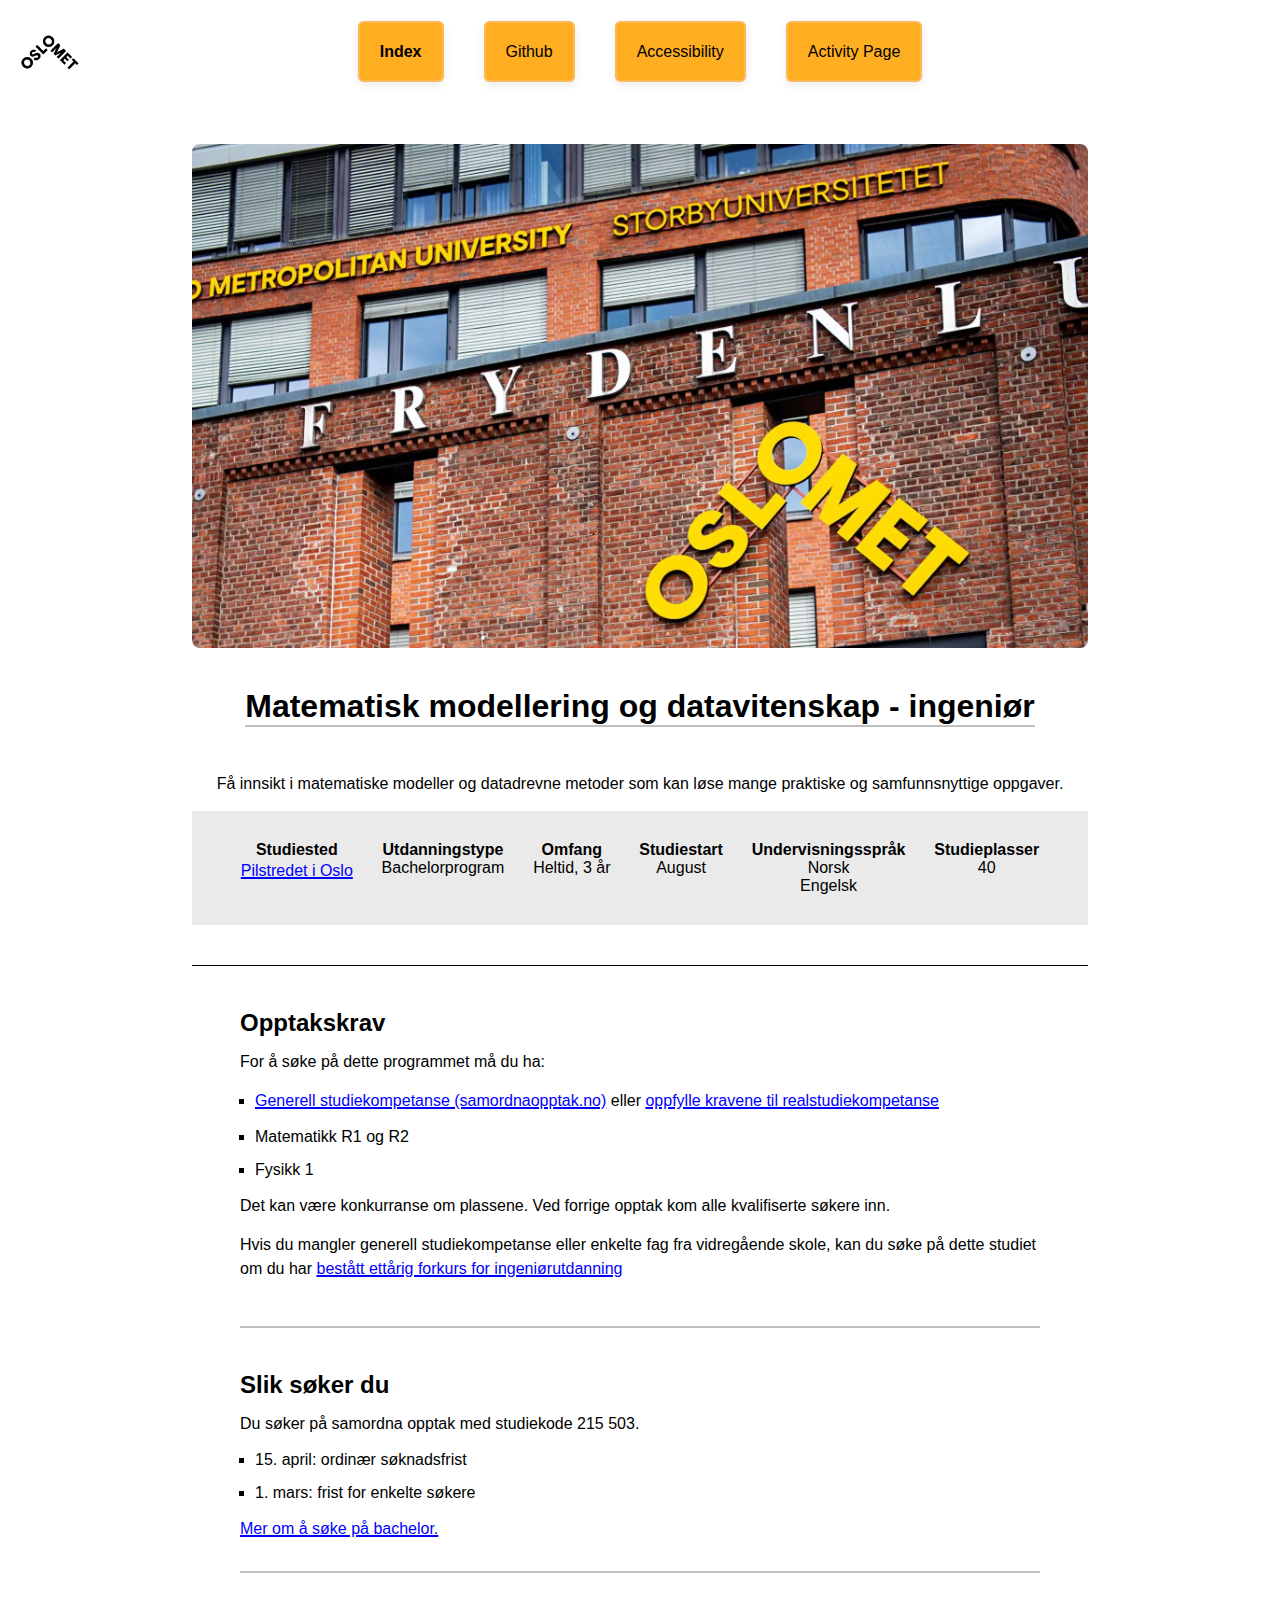
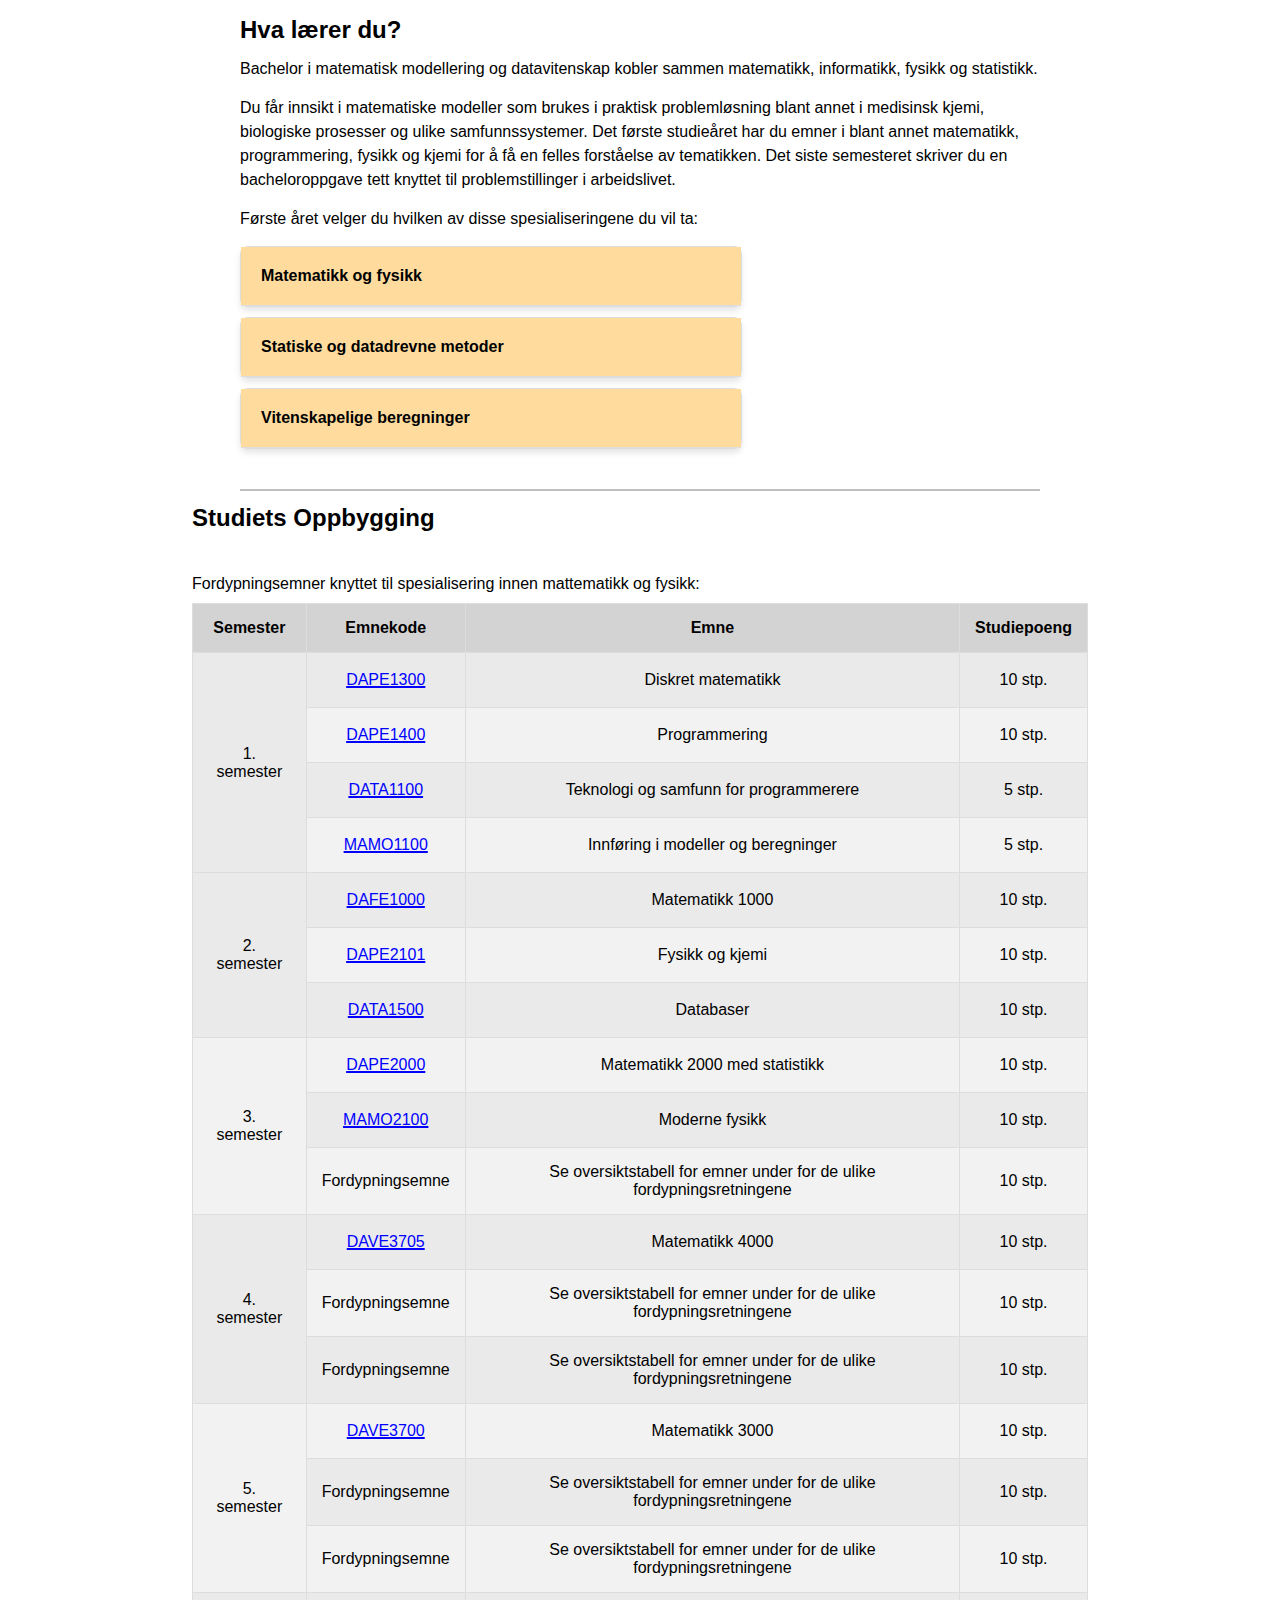
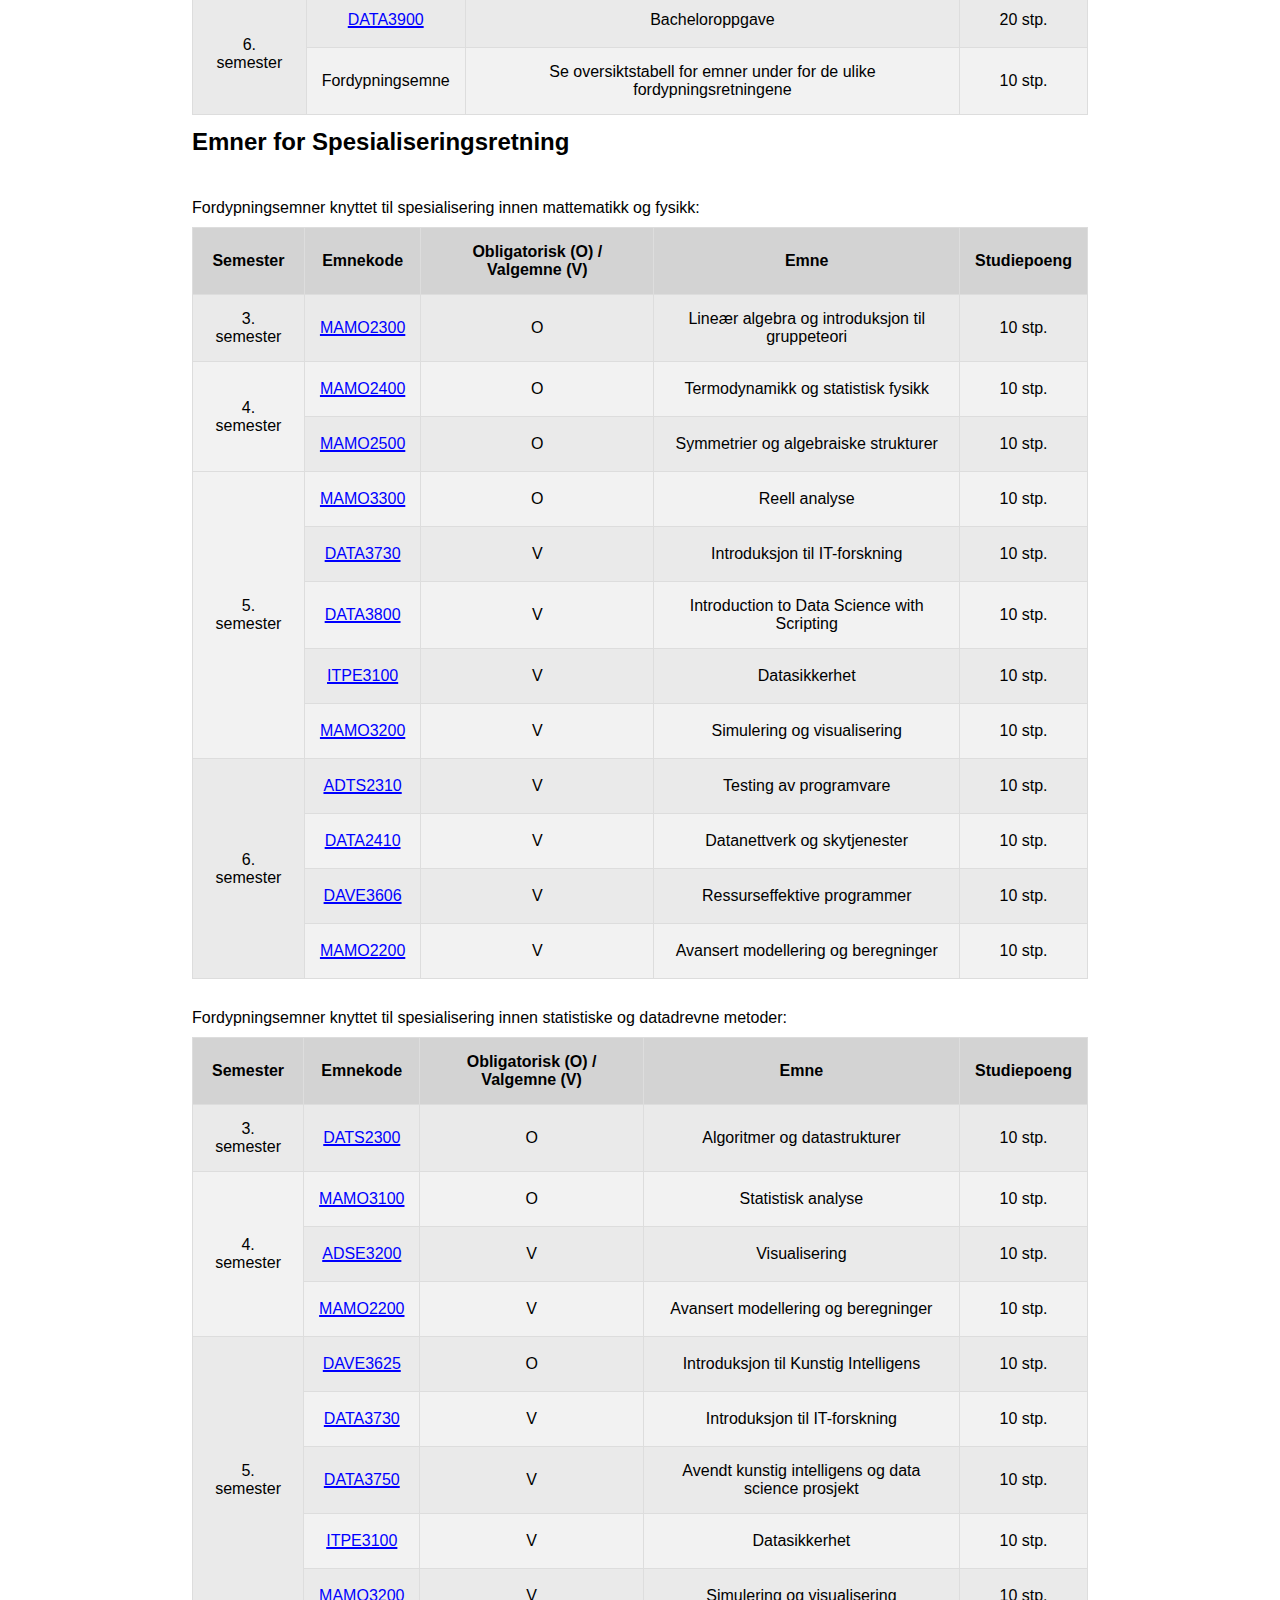
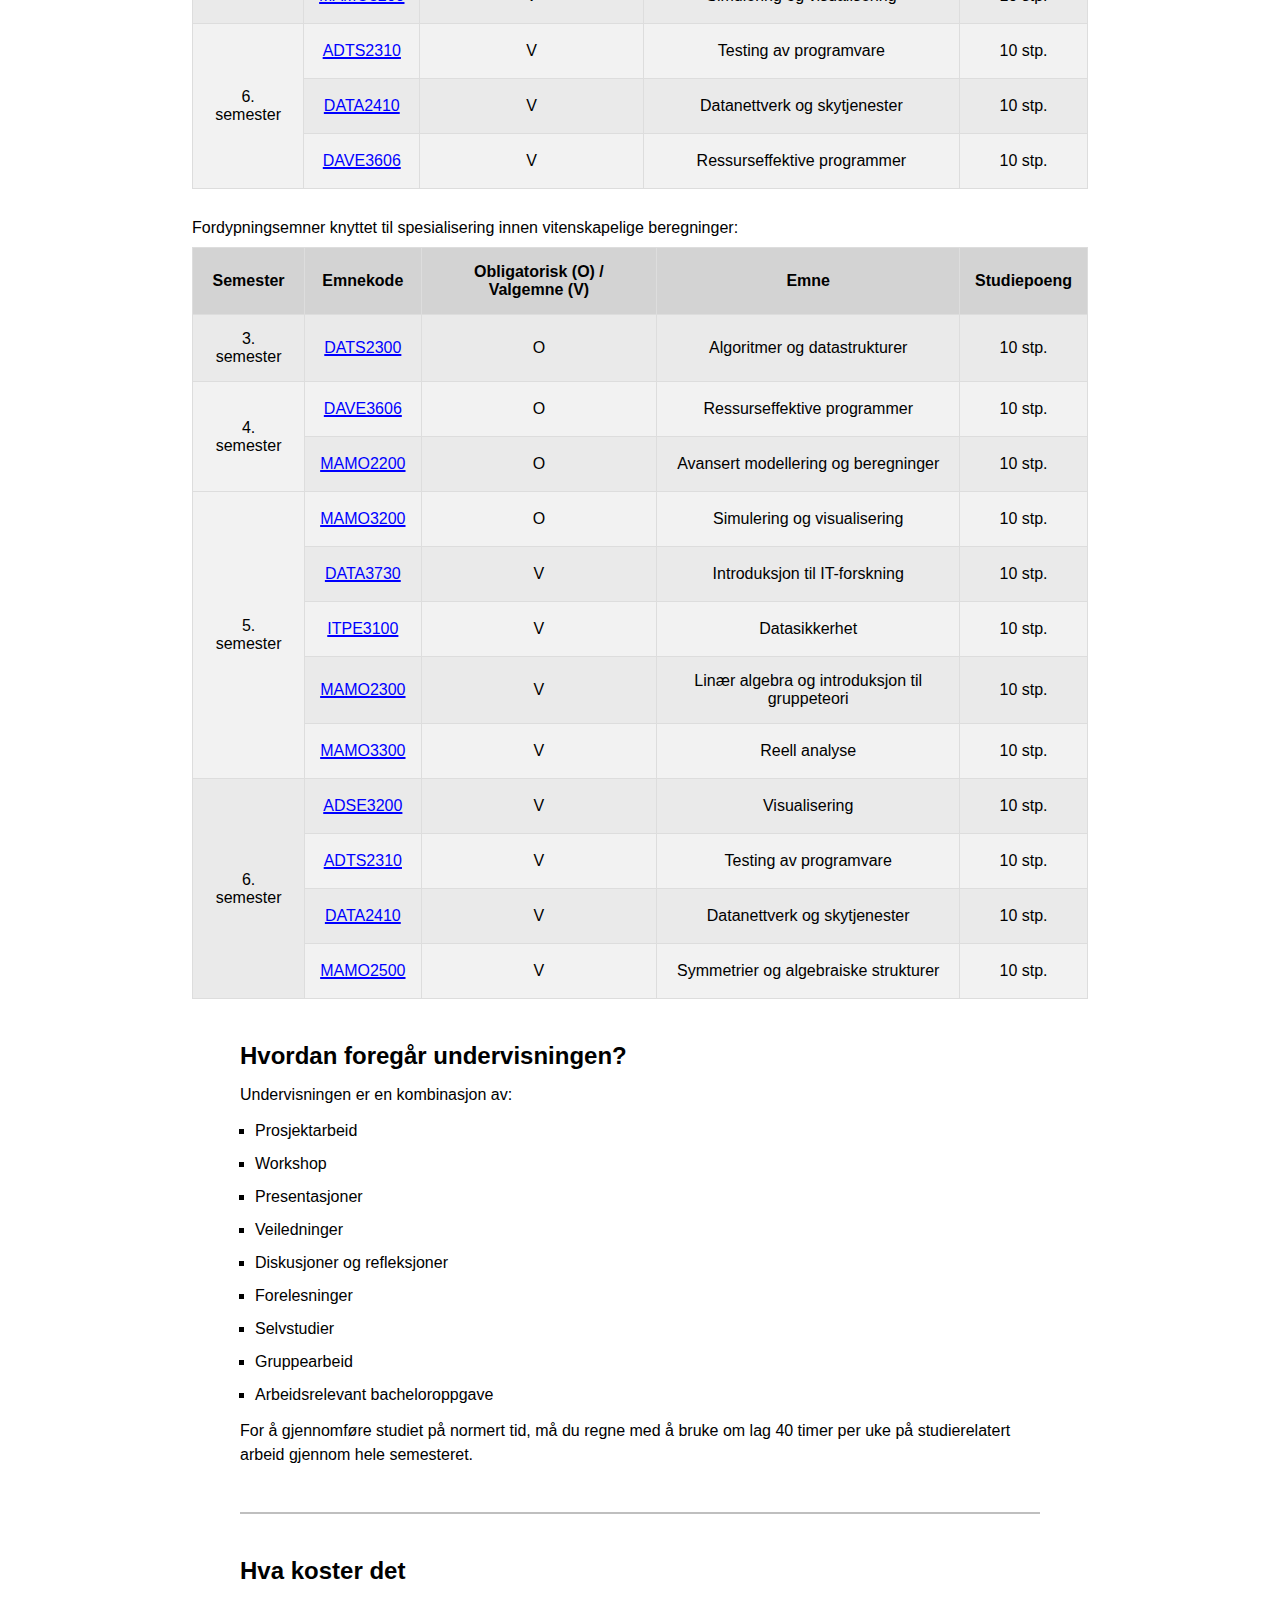
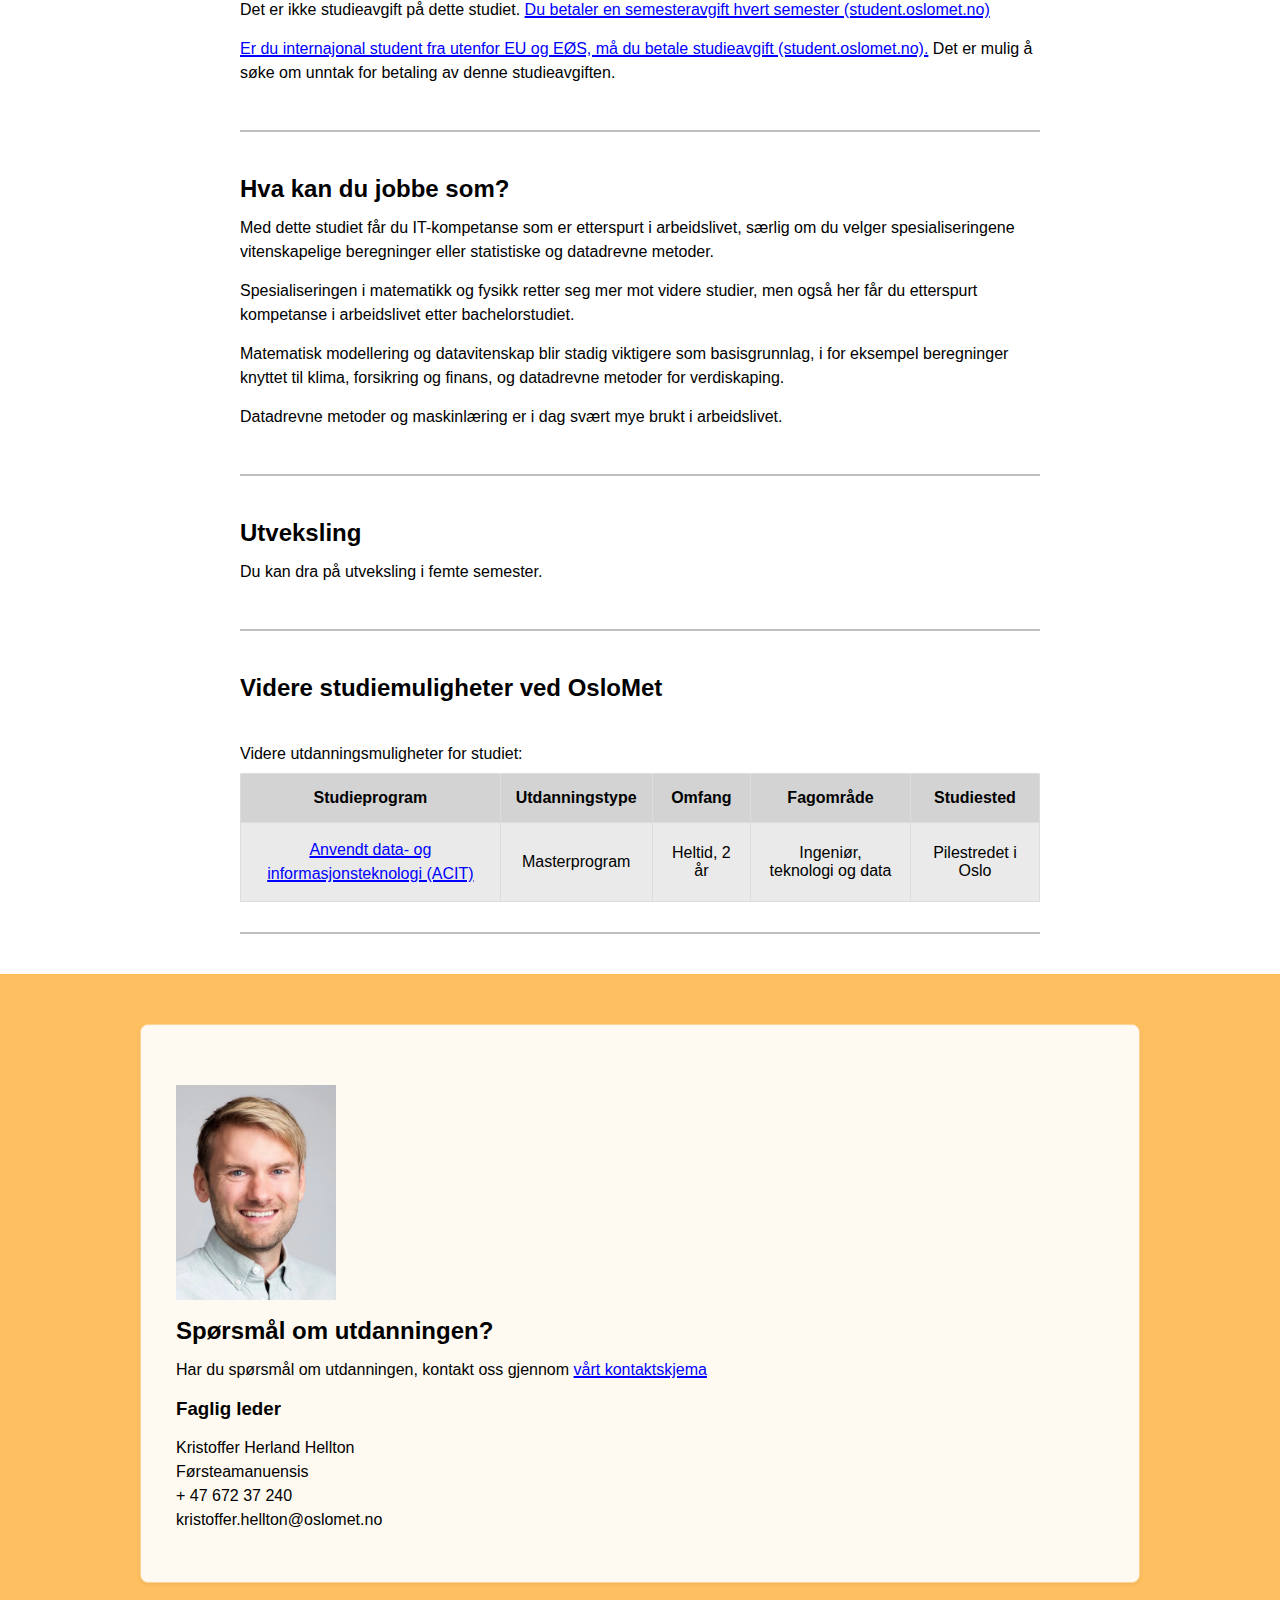
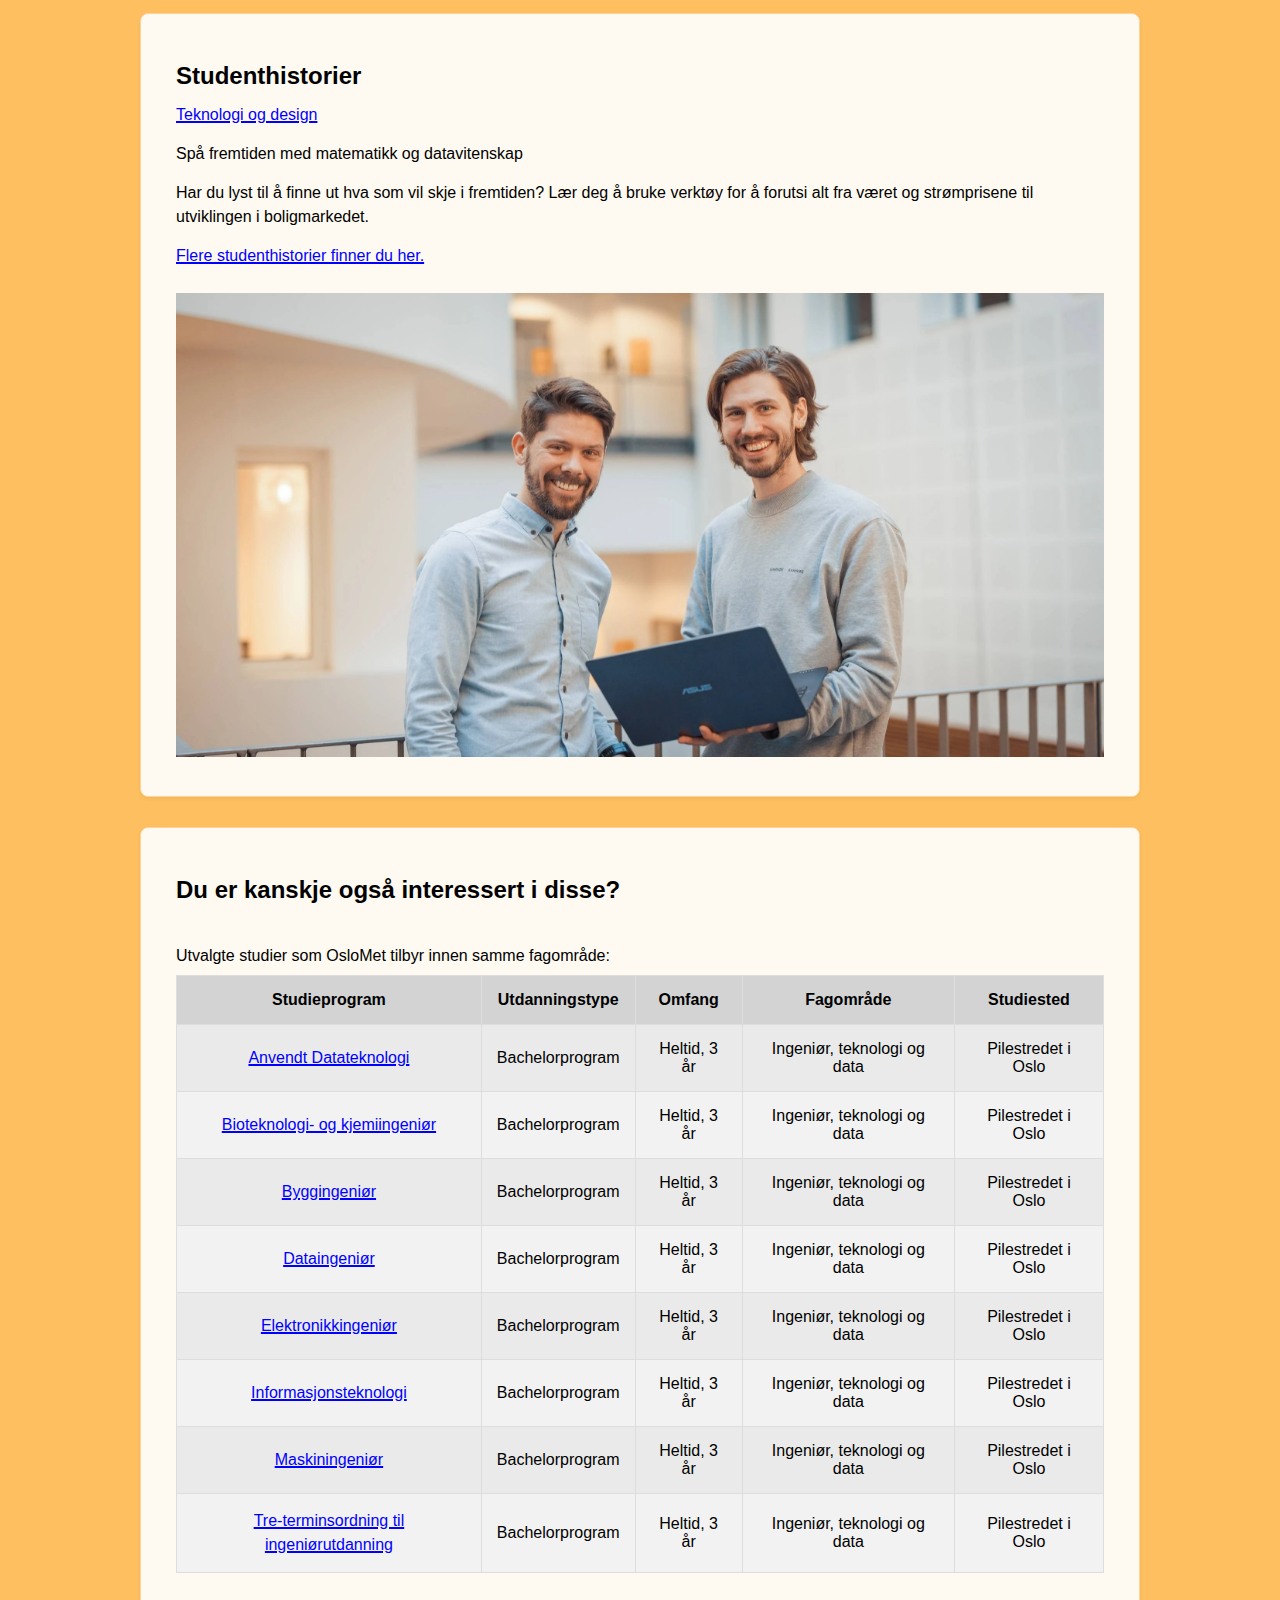
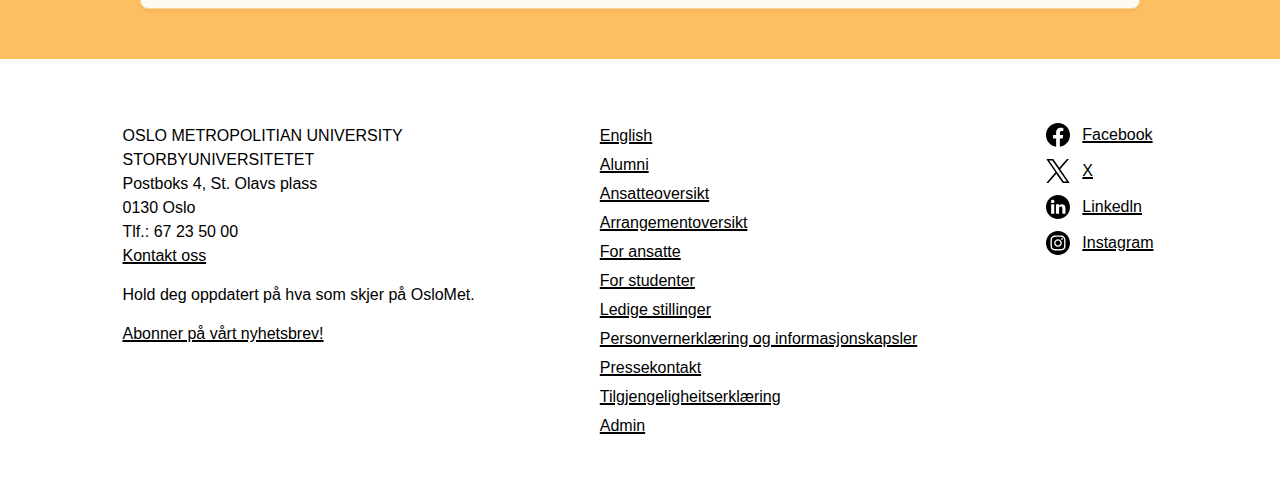
==== commit 0497c661: "Solved merge conflicts" ====
--- a/index.html
+++ b/index.html
@@ -11,13 +11,11 @@
     <body>
         <header>
             <img id="oslomet-logo" src="media/transparent-oslomet-logo.png" height="56" width="80" alt="image of oslomet logo">
-            <!--Wrapp the links in a navigation element, to improve accessibility-->
             <nav>
                 <input id="menu-toggle" type="checkbox" />
                 <label class="dropdown-container" for="menu-toggle">
                     <div class="menu-icon"></div>
                 </label>
-                <!--Menu content class is essential for a burger menu, see stylesheet for more info-->
                 <ul class="menu-content">
                     <li><a href="#" class="bold-text black-underline-link">Index</a></li>
                     <li>
@@ -44,6 +42,7 @@
         </header>
 
         <main>
+            <div class="intro-section">
                 <img
                     src="media/oslomet.webp"
                     alt="Inngagnsparti til en av byggene til OsloMet"
@@ -51,16 +50,15 @@
                     height="1920"
                     width="1080"
                 />
+            </div>
             <!--Using section element for combining introductional elements into one tematic section-->
             <section class="main-section-container">
                 <h1>Matematisk modellering og datavitenskap - ingeniør</h1>
-                <!--section class specificly for the top portion of the page-->
                 <div class="main-section-top">
                     <p>
                         Få innsikt i matematiske modeller og datadrevne metoder som kan
                         løse mange praktiske og samfunnsnyttige oppgaver.
                     </p>
-                    <!--Container class needed for separating content visually-->
                     <div class="page-header-container">
                         <div>
                             <ul>
@@ -108,9 +106,10 @@
                 </div>
             </section>
 
+            <section>
                 <!--Section element created for sectioning off the portion of the page which goes in detail about the course-->
                 <!--Flex container for paragraph sections of course information-->
-                <section class="main-section-container">
+                <div class="main-section-container">
                     <div class="main-section-box">
                         <h2>Opptakskrav</h2>
                         <p>For å søke på dette programmet må du ha:</p>
@@ -232,11 +231,12 @@
                             </li>
                         </ul>
                     </div>
-                </section>
+                </div>
+            </section>
 
             <section>
+                <!--New-->
                 <h2>Studiets Oppbygging</h2>
-                <!--Table to organize a large amount of data, while staying organized-->
                 <table class="info-table">
                     <caption>
                         Fordypningsemner knyttet til spesialisering innen
@@ -251,7 +251,6 @@
                         </tr>
                     </thead>
                     <tbody>
-                        <!--We are using data-labels to help organize the semantic of each row, which we are able to present visually when using media queries-->
                         <tr class="mobile-tr">
                             <!-- 1. Semester -->
                             <td class="mobile-header-color" rowspan="4">
@@ -995,6 +994,7 @@
             </section>
 
             <section>
+
                 <div class="main-section-container">
                     <div class="main-section-box">
                         <h2>Hvordan foregår undervisningen?</h2>
@@ -1104,11 +1104,10 @@
         </main>
 
         <aside> 
-            <!--Container for styling aside boxes-->
-            <section class="aside-container">
-                <!--aside card. see more in css-->
-                <article class="info-aside">
+            <div class="aside-container">
+                <div class="info-aside">
                     <img class="img-leader"  src="media/faglig-leder.webp" alt="Portrett av en smilende person" height="394" width="530">
+                    <div>
                         <h2>Spørsmål om utdanningen?</h2>
                         <p>Har du spørsmål om utdanningen, kontakt oss gjennom <a href="https://www.oslomet.no/kontaktskjema#Jeg%20vil%20bli%20student">vårt kontaktskjema</a></p>
                         <h3>Faglig leder</h3>
@@ -1118,9 +1117,11 @@
                             + 47 672 37 240<br />
                             kristoffer.hellton@oslomet.no
                         </p>
-                </article>
+                    </div>
+                </div>
                 
-                <article class="info-aside">
+                <div class="info-aside">
+                    <div>
                         <h2>Studenthistorier</h2>
                         <a href="https://www.oslomet.no/studier/studenthistorier?student_story=147">Teknologi og design</a>
                         <p>Spå fremtiden med matematikk og datavitenskap</p>
@@ -1130,10 +1131,12 @@
                             strømprisene til utviklingen i boligmarkedet.
                         </p>
                         <a href="https://www.oslomet.no/studier/studenthistorier">Flere studenthistorier finner du her.</a>
+                    </div>
                     <img src="media/studenthistorier.webp"  alt="To smilende personer" class="img-story" width="1200" height="1920">
-                </article>
-                <article class="info-aside">
-                    <h2>Du er kanskje også interessert i disse?</h2>
+                </div>
+                <div class="info-aside">
+                    <div><h2>Du er kanskje også interessert i disse?</h2></div>
+                    <div>
                         <table class="info-table">
                             <caption>Utvalgte studier som OsloMet tilbyr innen samme fagområde:</caption>
                             <thead>
@@ -1204,12 +1207,12 @@
                                 </tr>
                             </tbody>
                         </table>
-                </article>
-            </section>
+                    </div>
+                </div>
+            </div>
         </aside>
 
         <footer class="footerflex">
-            <!--Used divs to organize sections with flexbox -> see stylesheet-->
             <div>
                 <address class="address">
                     OSLO METROPOLITIAN UNIVERSITY<br />
--- a/style/main.css
+++ b/style/main.css
@@ -39,11 +39,33 @@
     line-height: 1.5rem;
 }
 
-/*Stores variable colors in root to be re-used in the project*/
-:root {
-    --background: #ffffff;
-    --primary-color: #ffaa18;
-    --text-color: #000000;
+/* Used to apply bold styling to an element, without indicating a higher level of importance like the <strong> element. https://developer.mozilla.org/en-US/docs/Web/HTML/Element/strong */
+.bold-text {
+    font-weight: bold;
+}
+
+/*Gives all links a yellow underline with a 2px thickness*/
+a {
+    text-decoration: underline;
+    text-decoration-color: blue;
+    text-decoration-thickness: 2px;
+    color: blue;
+    line-height: 1.5rem;
+}
+
+a:hover {
+    text-decoration-color: black;
+}
+a:visited {
+    color: rgb(134, 0, 146);
+    text-decoration-color: rgb(134, 0, 146) ;
+}
+
+.black-underline-link:visited {
+    color: var(--text-color);
+}
+.black-underline-link {
+    color: var(--text-color);
 }
 
 /* Used to apply bold styling to an element, without indicating 
@@ -516,8 +538,7 @@
 
 /* The color pairings follow WCAG 2.1 AA based on a contrast ratio of 4.5:1. https://venngage.com/tools/accessible-color-palette-generator */
 .activity-page {
-    background-color: #b9d17e;
-    background-color: #d5f1d8;
+    background-color: #C5D8A4;
 }
 
 .intro-image {
@@ -529,11 +550,19 @@
 }
 
 .intro-text {
+    background-color: #f9f9f9;
+    border: solid, black;
+    border: 2px solid;
+    padding: 10px;
+    box-shadow: 6px 4px 8px;
+    border-image: repeating-linear-gradient(to bottom right,#cc1400, #9977ff,rgb(89, 164, 255)) 20;
     margin: auto;
     text-align: center;
     max-width: 890px;
 }
 
+.intro-text p {
+}
 /* Styling for images inside the field boxes */
 .img-fotball {
     border-radius: 10px;
@@ -547,9 +576,13 @@
     background-color: initial;
     background-color: #60bdff;
     padding: 10px 15px;
-    color: black !important; /* Ensures the text is black regardless of parent styles. Source: https://www.w3schools.com/css/css_important.asp */
+    color: black; /* Ensures the text is black regardless of parent styles. Source: https://www.w3schools.com/css/css_important.asp */
     border-radius: 25px;
     margin-bottom: 15px;
+}
+
+.link-button a {
+    color: black;
 }
 
 /* Hover effect for the button links */
@@ -638,9 +671,15 @@
     max-width: 850px;
     margin: auto;
     padding: 20px;
-    background-color: #60bdff;
-    border-radius: 8px;
-    box-shadow: 0 4px 6px rgba(0, 0, 0, 0.2);
+    border: solid;
+    box-shadow: 6px 4px 8px;
+    background-color: #f9f9f9;
+    border-image: repeating-linear-gradient( /* Inspiration from https://www.w3schools.com/cssref/func_repeating-linear-gradient.php */
+        to bottom right,
+        #cc1400,
+        #9977ff,
+        rgb(89, 164, 255)
+    ) 20;
     text-align: center;
 }
 
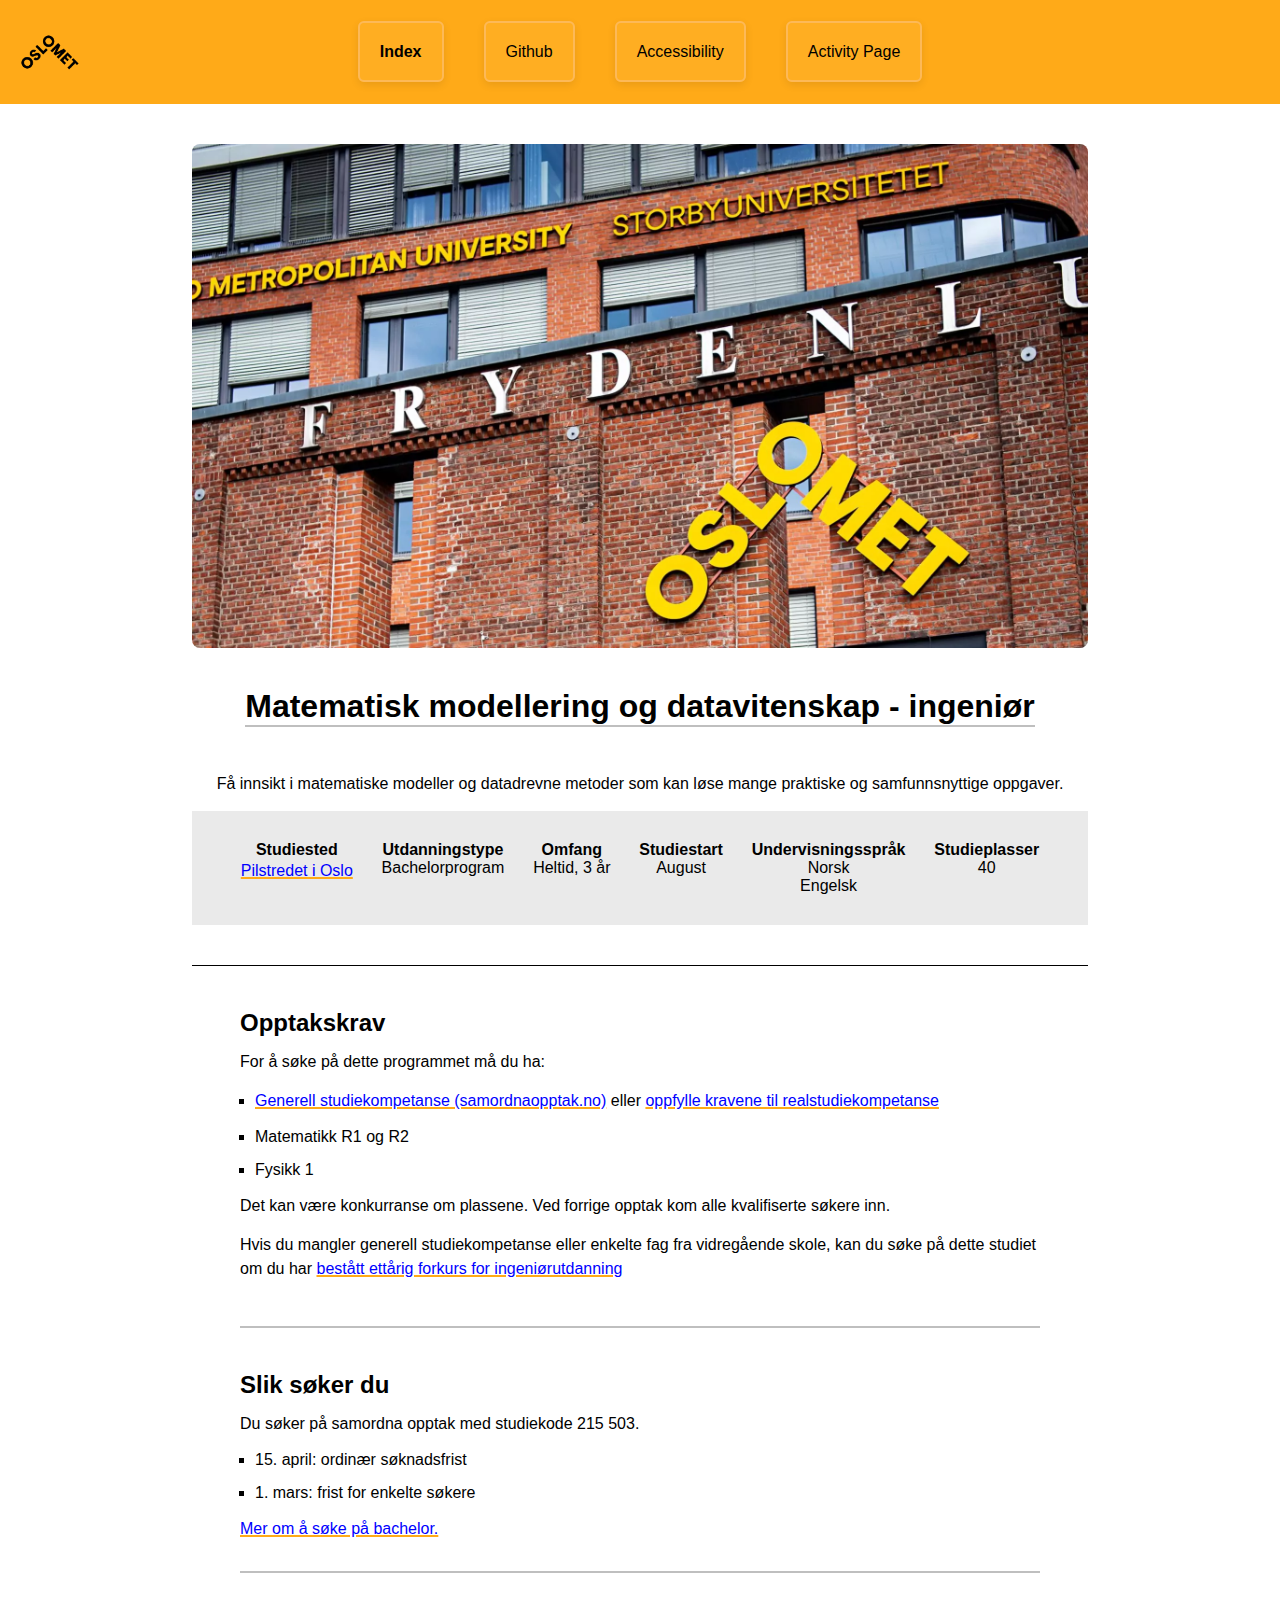
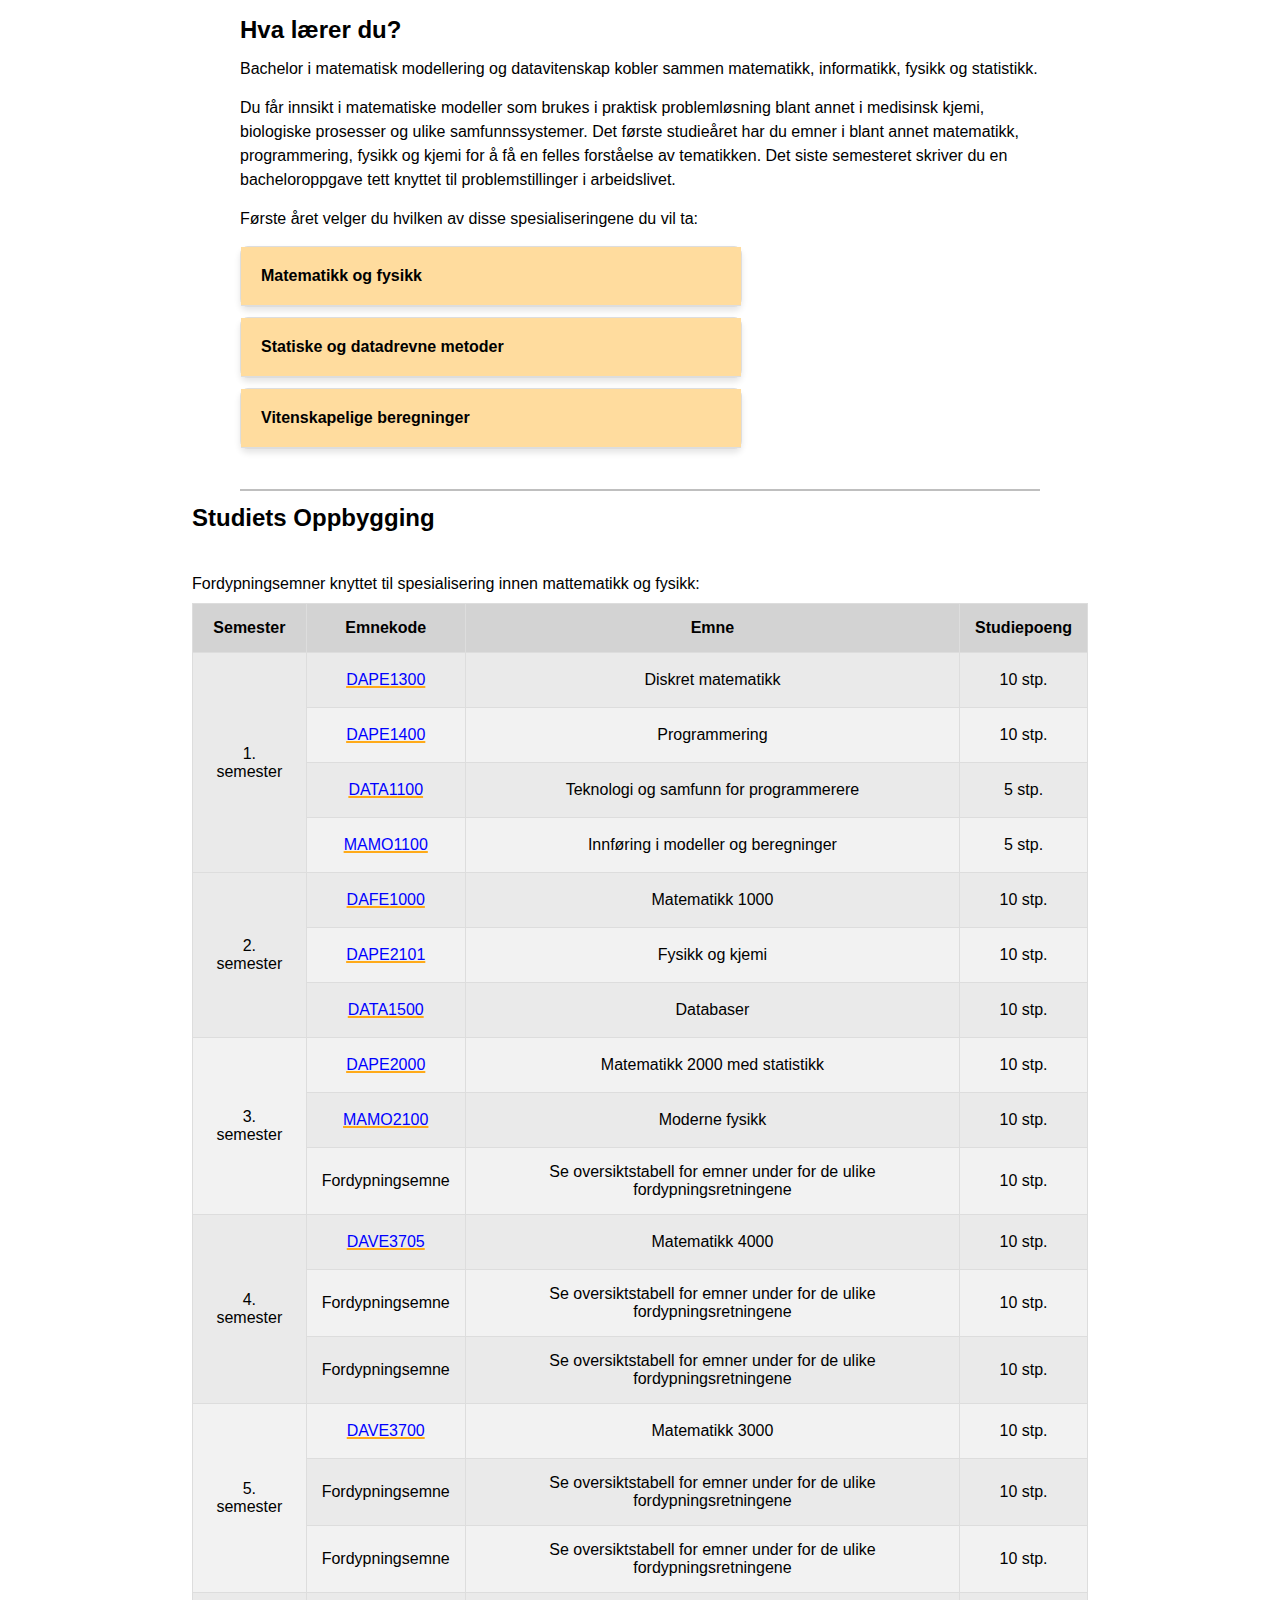
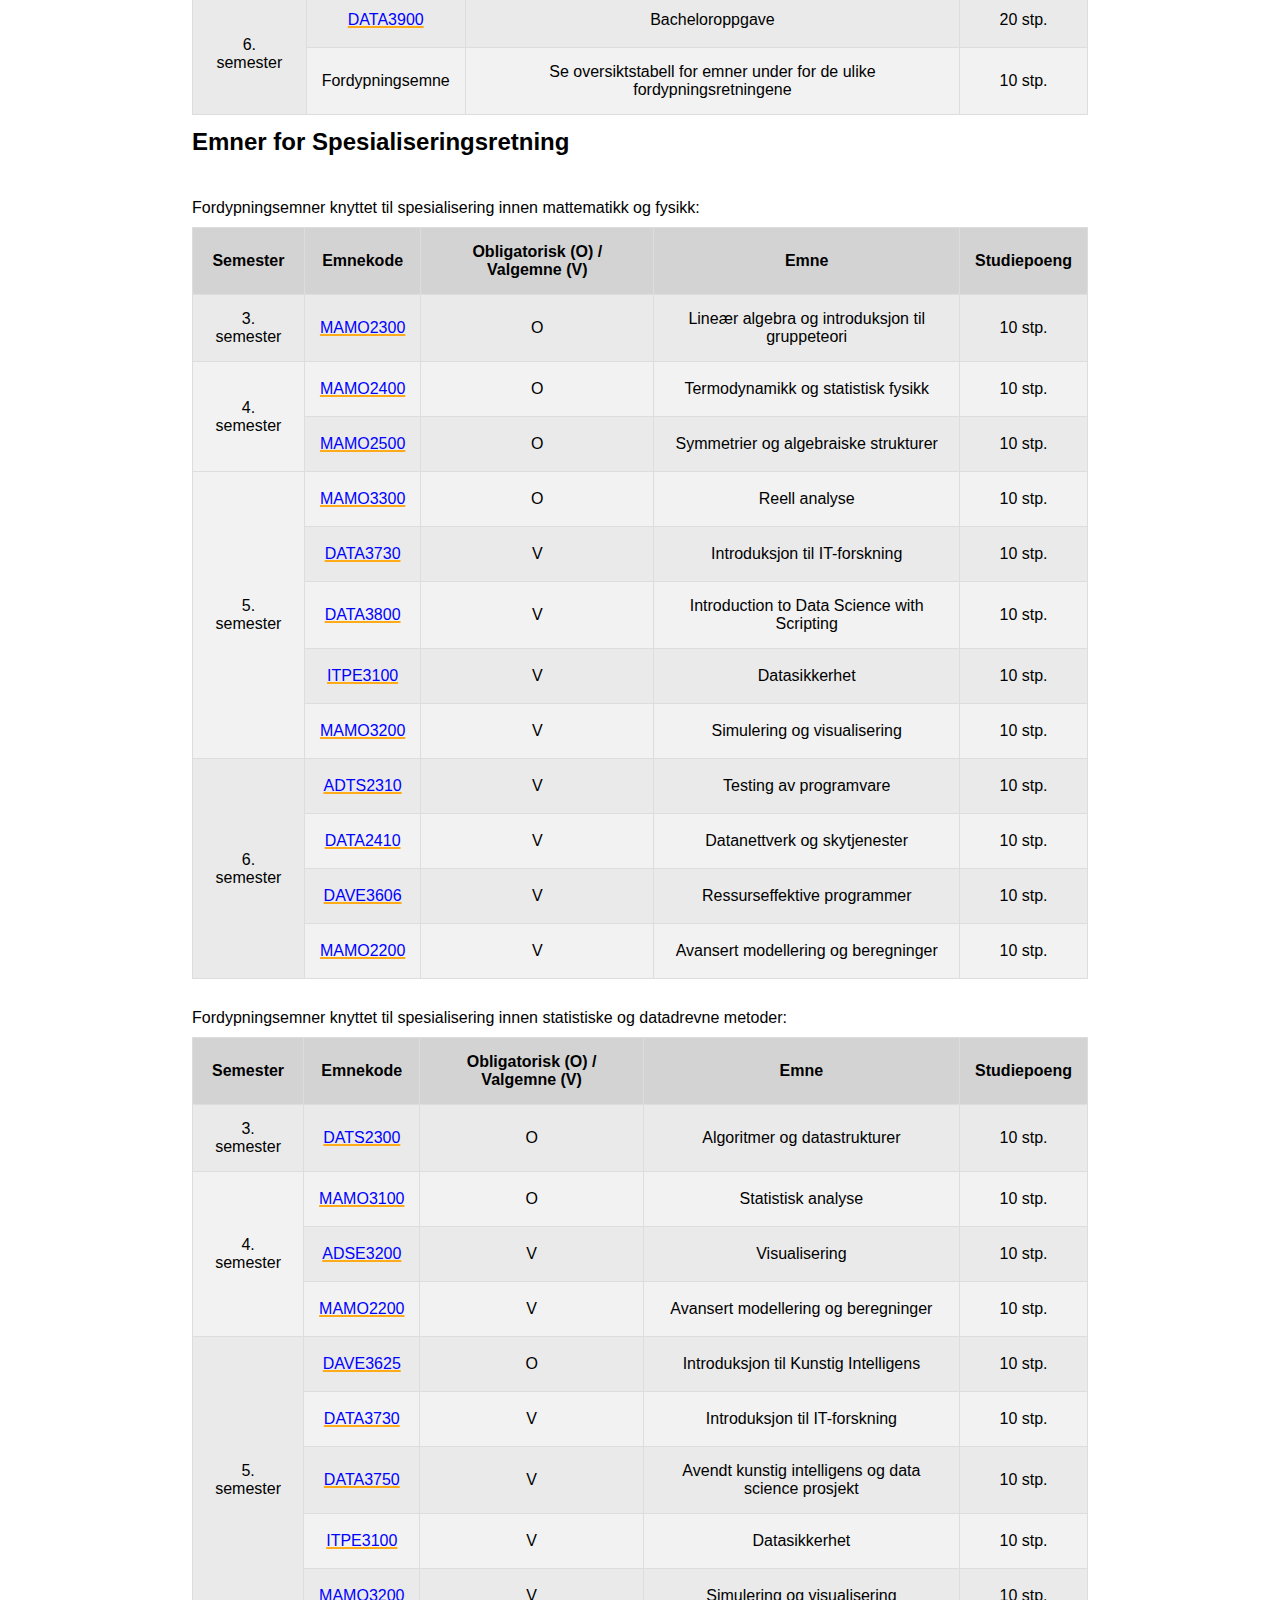
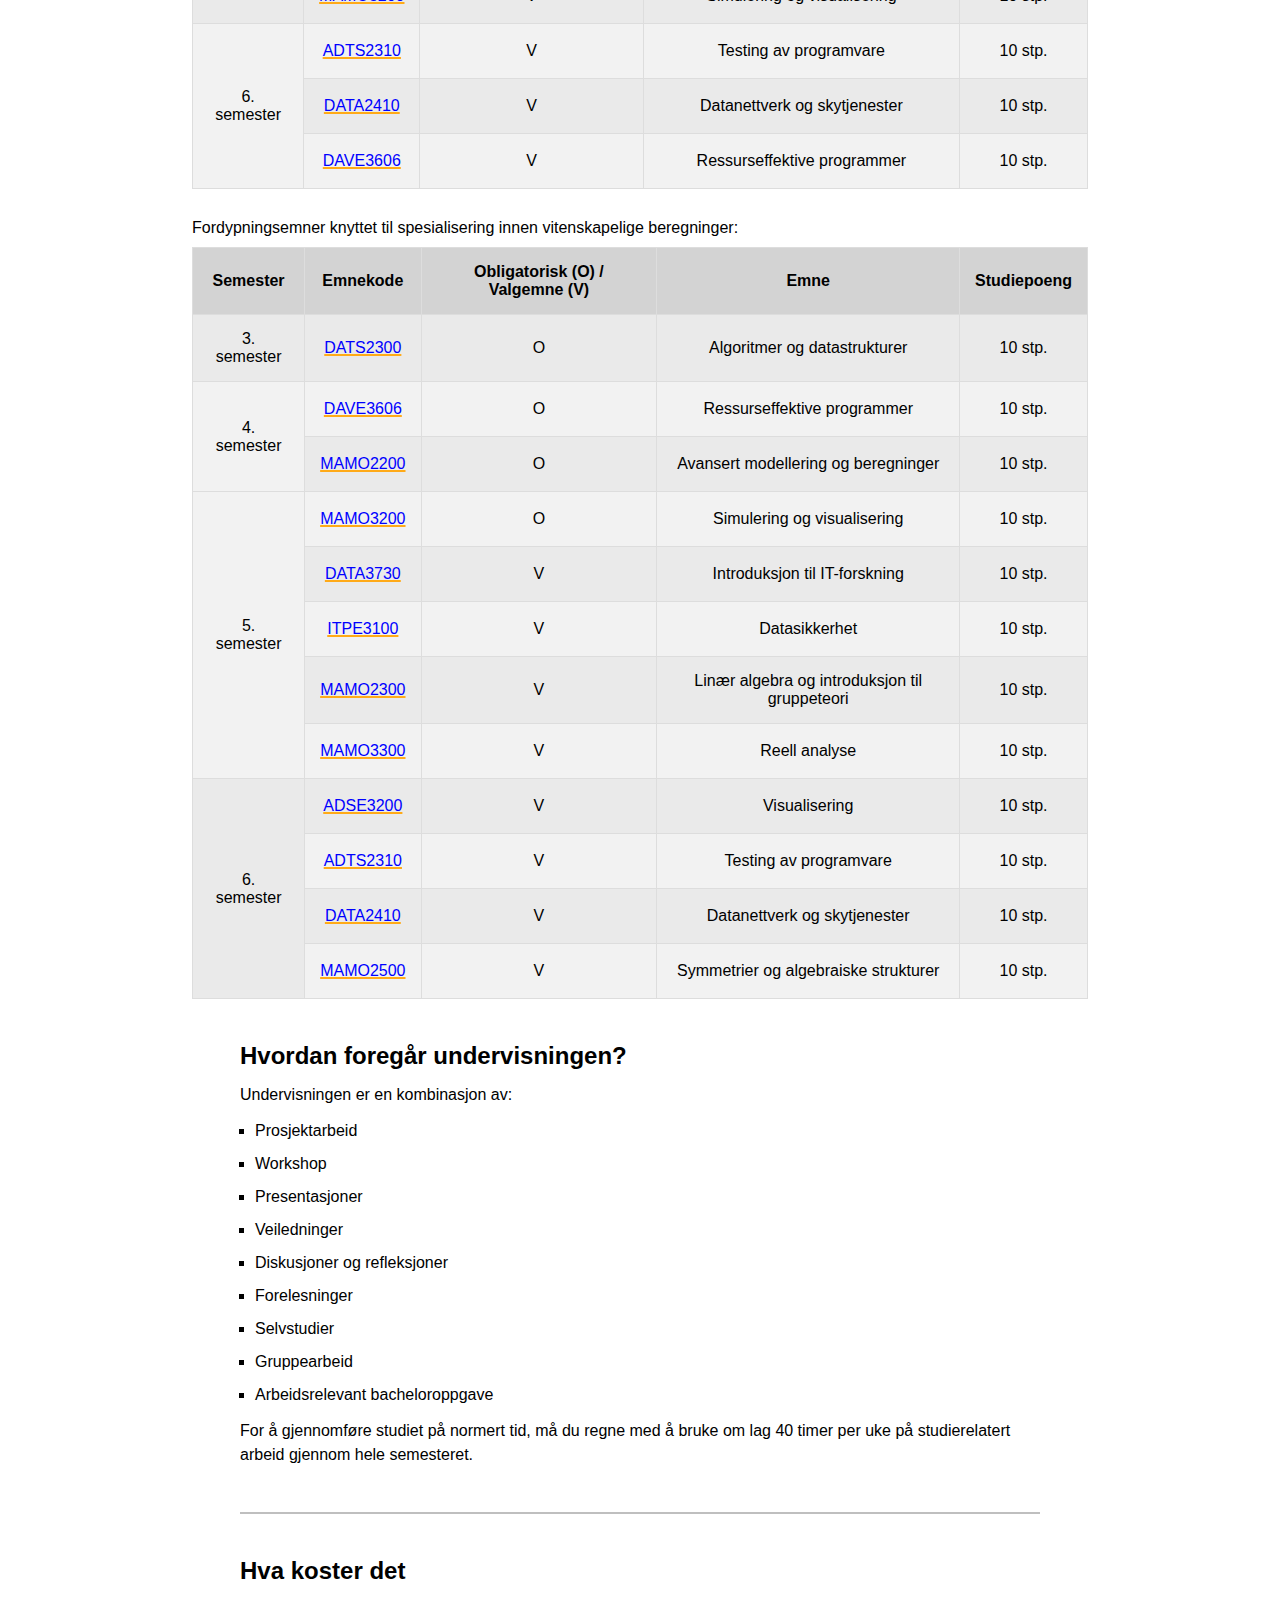
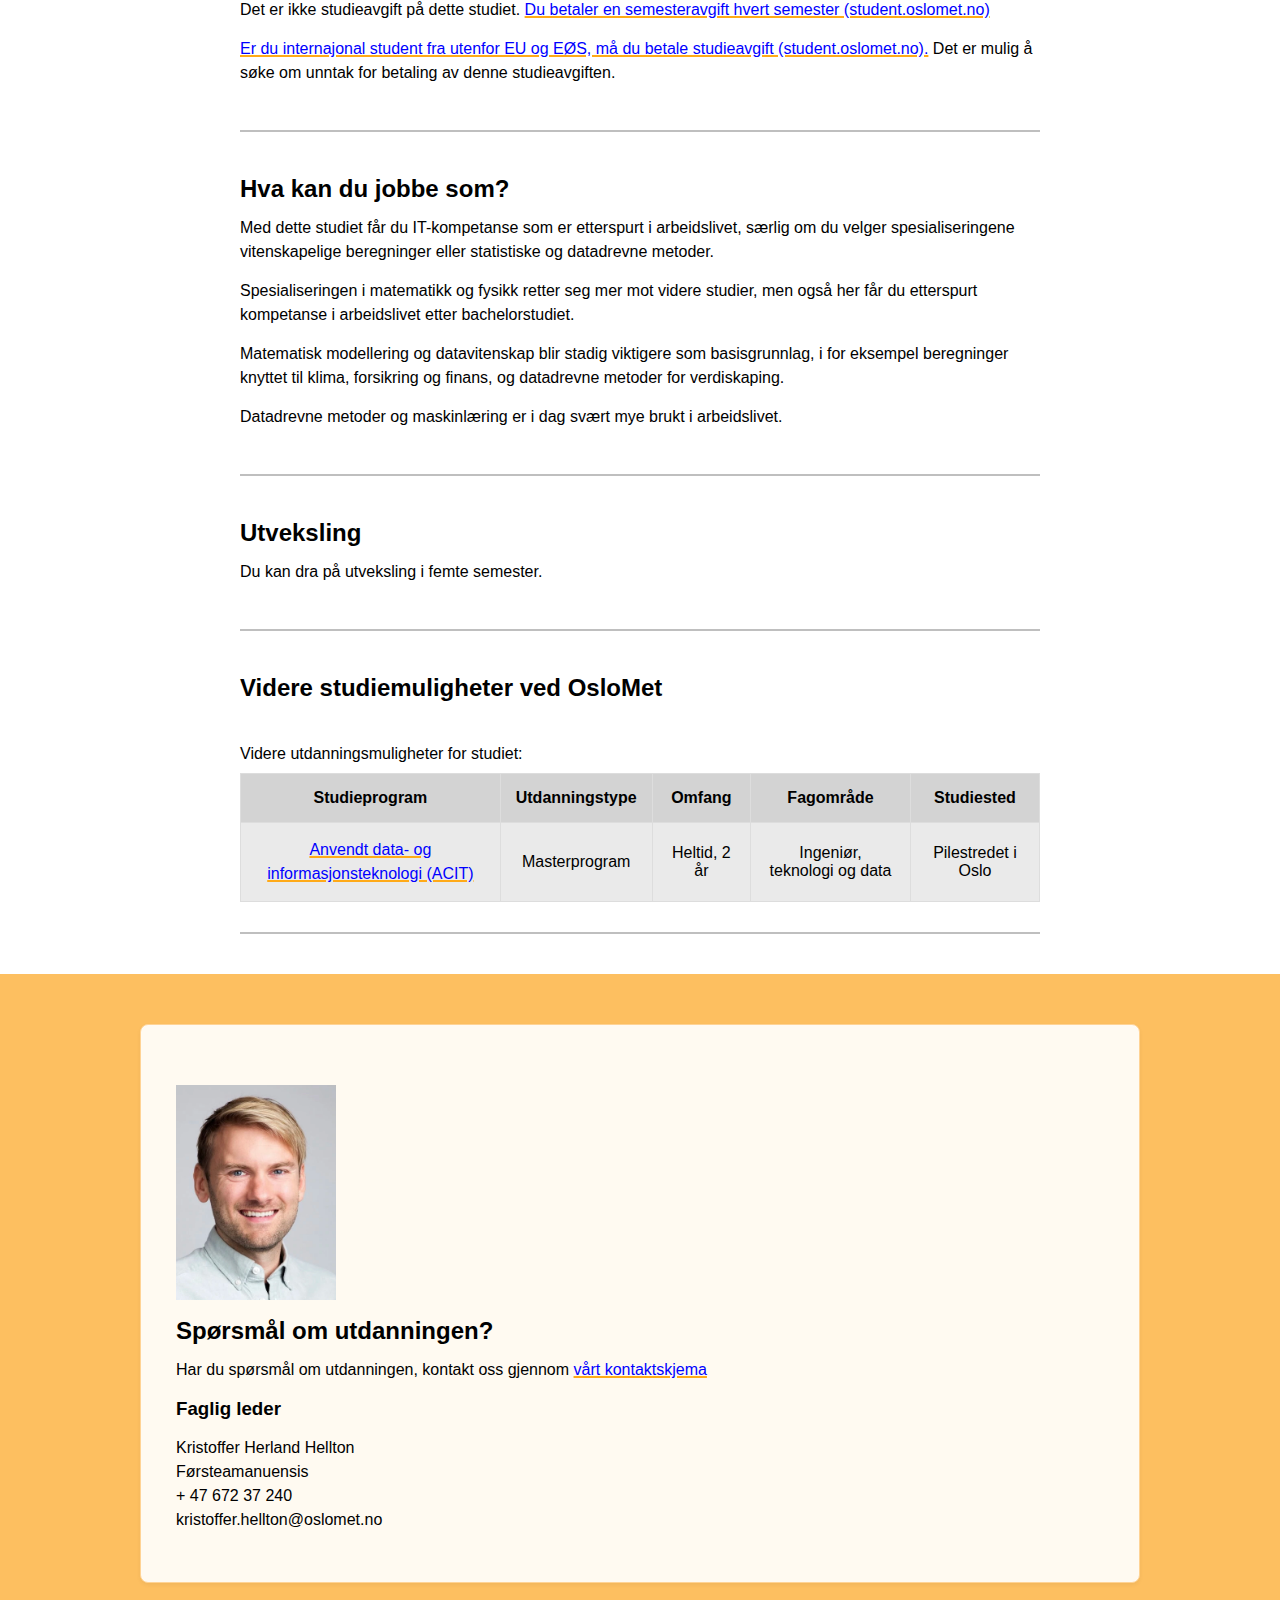
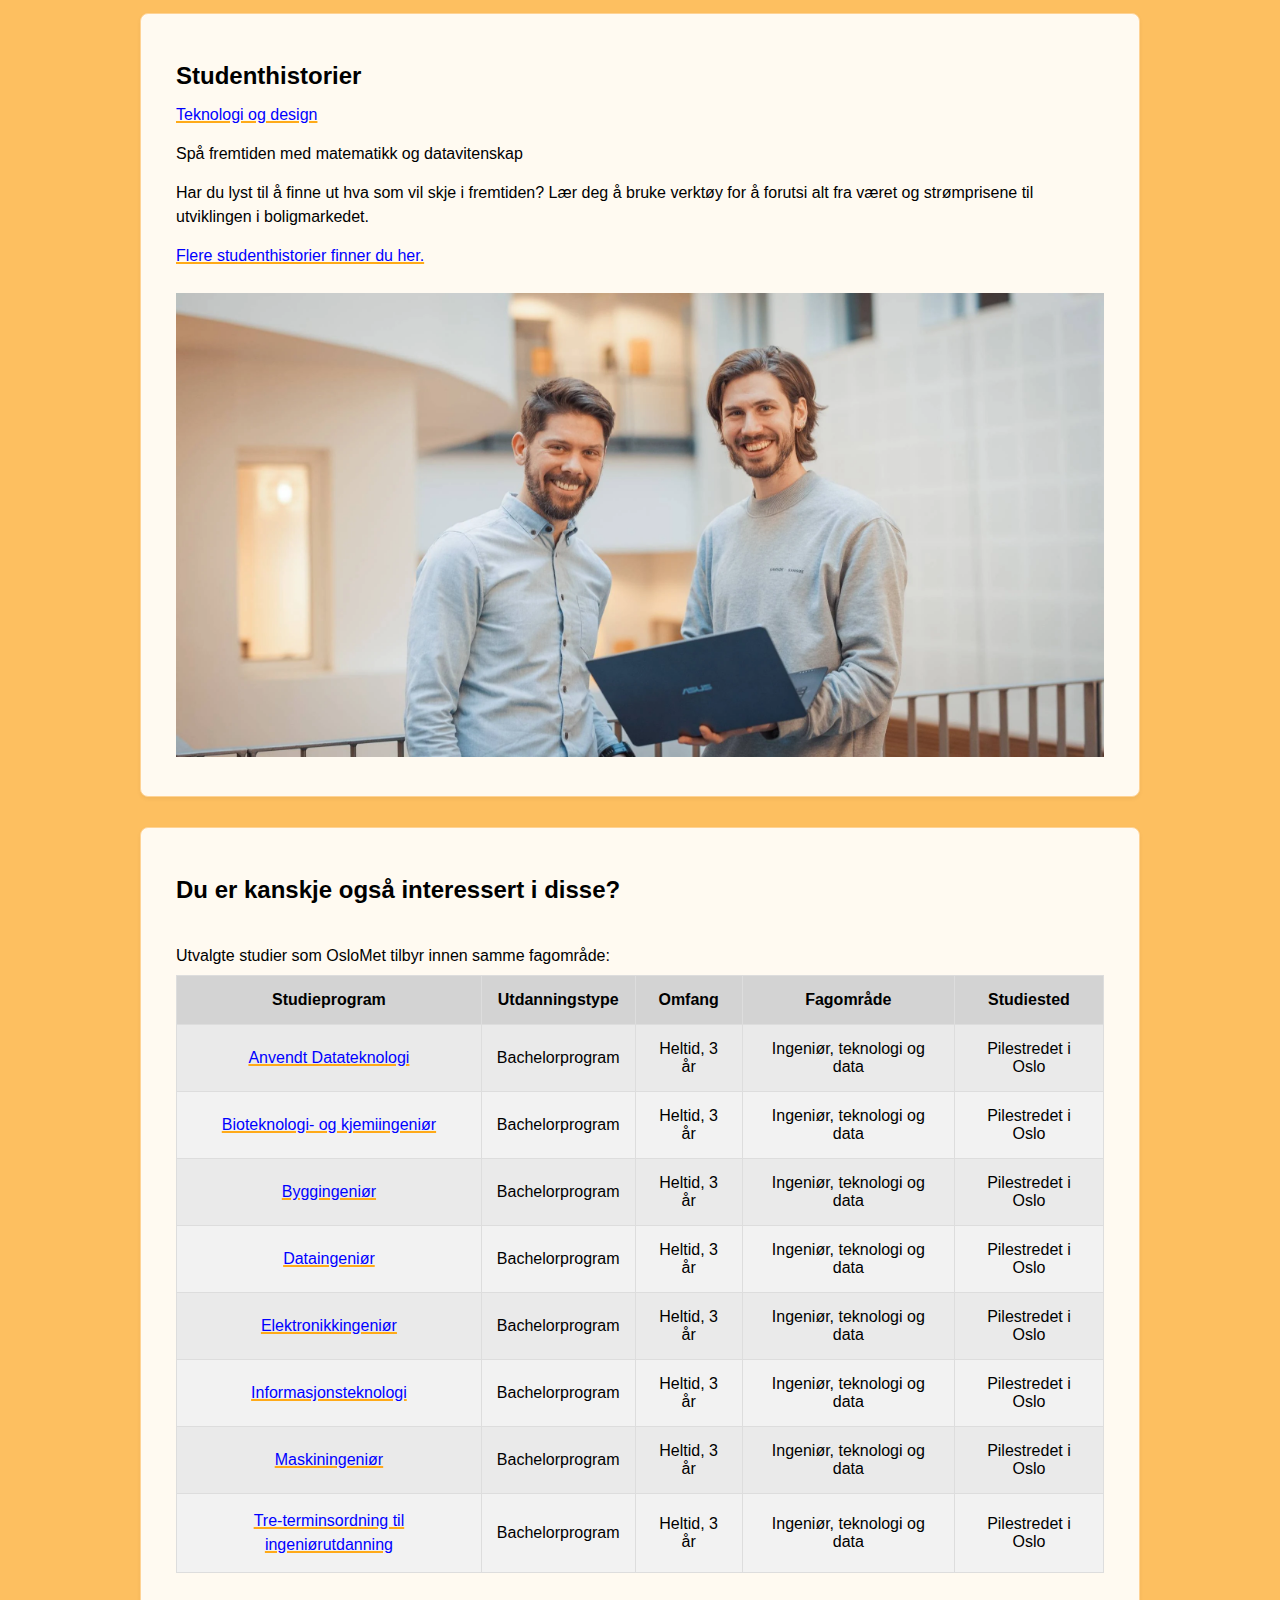
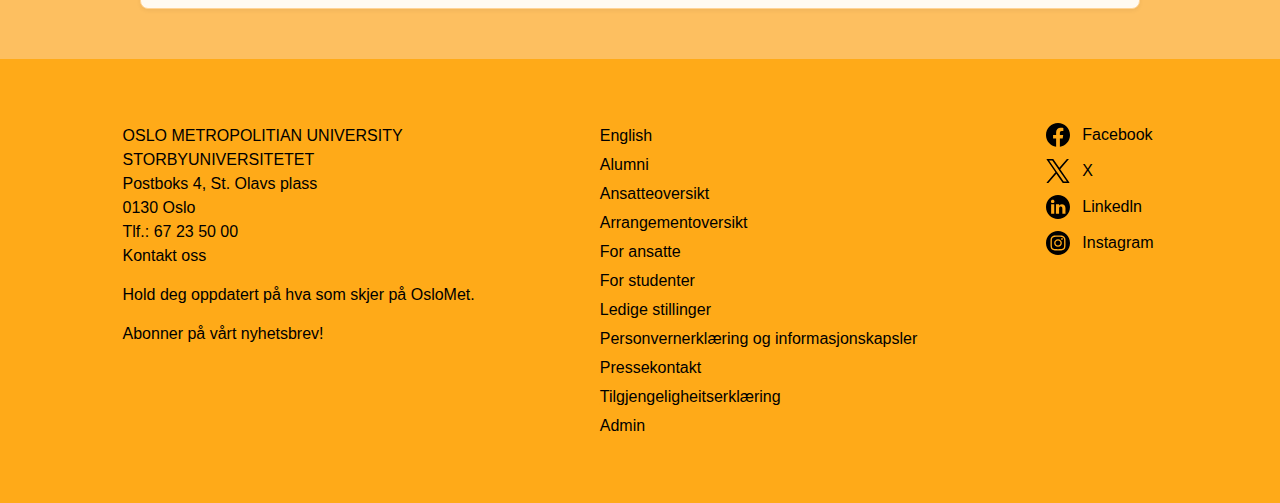
==== commit dcb6f617: "formating" ====
--- a/index.html
+++ b/index.html
@@ -11,11 +11,13 @@
     <body>
         <header>
             <img id="oslomet-logo" src="media/transparent-oslomet-logo.png" height="56" width="80" alt="image of oslomet logo">
+            <!--Wrapp the links in a navigation element, to improve accessibility-->
             <nav>
                 <input id="menu-toggle" type="checkbox" />
                 <label class="dropdown-container" for="menu-toggle">
                     <div class="menu-icon"></div>
                 </label>
+                <!--Menu content class is essential for a burger menu, see stylesheet for more info-->
                 <ul class="menu-content">
                     <li><a href="#" class="bold-text black-underline-link">Index</a></li>
                     <li>
@@ -42,7 +44,6 @@
         </header>
 
         <main>
-            <div class="intro-section">
                 <img
                     src="media/oslomet.webp"
                     alt="Inngagnsparti til en av byggene til OsloMet"
@@ -50,15 +51,16 @@
                     height="1920"
                     width="1080"
                 />
-            </div>
             <!--Using section element for combining introductional elements into one tematic section-->
             <section class="main-section-container">
                 <h1>Matematisk modellering og datavitenskap - ingeniør</h1>
+                <!--section class specificly for the top portion of the page-->
                 <div class="main-section-top">
                     <p>
                         Få innsikt i matematiske modeller og datadrevne metoder som kan
                         løse mange praktiske og samfunnsnyttige oppgaver.
                     </p>
+                    <!--Container class needed for separating content visually-->
                     <div class="page-header-container">
                         <div>
                             <ul>
@@ -106,10 +108,9 @@
                 </div>
             </section>
 
-            <section>
                 <!--Section element created for sectioning off the portion of the page which goes in detail about the course-->
                 <!--Flex container for paragraph sections of course information-->
-                <div class="main-section-container">
+                <section class="main-section-container">
                     <div class="main-section-box">
                         <h2>Opptakskrav</h2>
                         <p>For å søke på dette programmet må du ha:</p>
@@ -184,6 +185,7 @@
 
                         <ul>
                             <li>
+                                <!--Details and summary for decreasing clutter, for an improved user experience-->
                                 <details>
                                     <summary>Matematikk og fysikk</summary>
                                     <p>
@@ -231,12 +233,11 @@
                             </li>
                         </ul>
                     </div>
-                </div>
-            </section>
+                </section>
 
             <section>
-                <!--New-->
                 <h2>Studiets Oppbygging</h2>
+                <!--Table to organize a large amount of data, while staying organized-->
                 <table class="info-table">
                     <caption>
                         Fordypningsemner knyttet til spesialisering innen
@@ -251,6 +252,7 @@
                         </tr>
                     </thead>
                     <tbody>
+                        <!--We are using data-labels to help organize the semantic of each row, which we are able to present visually when using media queries-->
                         <tr class="mobile-tr">
                             <!-- 1. Semester -->
                             <td class="mobile-header-color" rowspan="4">
@@ -994,7 +996,6 @@
             </section>
 
             <section>
-
                 <div class="main-section-container">
                     <div class="main-section-box">
                         <h2>Hvordan foregår undervisningen?</h2>
@@ -1104,10 +1105,11 @@
         </main>
 
         <aside> 
-            <div class="aside-container">
-                <div class="info-aside">
+            <!--Container for styling aside boxes-->
+            <section class="aside-container">
+                <!--aside card. see more in css-->
+                <article class="info-aside">
                     <img class="img-leader"  src="media/faglig-leder.webp" alt="Portrett av en smilende person" height="394" width="530">
-                    <div>
                         <h2>Spørsmål om utdanningen?</h2>
                         <p>Har du spørsmål om utdanningen, kontakt oss gjennom <a href="https://www.oslomet.no/kontaktskjema#Jeg%20vil%20bli%20student">vårt kontaktskjema</a></p>
                         <h3>Faglig leder</h3>
@@ -1117,11 +1119,9 @@
                             + 47 672 37 240<br />
                             kristoffer.hellton@oslomet.no
                         </p>
-                    </div>
-                </div>
+                </article>
                 
-                <div class="info-aside">
-                    <div>
+                <article class="info-aside">
                         <h2>Studenthistorier</h2>
                         <a href="https://www.oslomet.no/studier/studenthistorier?student_story=147">Teknologi og design</a>
                         <p>Spå fremtiden med matematikk og datavitenskap</p>
@@ -1131,12 +1131,10 @@
                             strømprisene til utviklingen i boligmarkedet.
                         </p>
                         <a href="https://www.oslomet.no/studier/studenthistorier">Flere studenthistorier finner du her.</a>
-                    </div>
                     <img src="media/studenthistorier.webp"  alt="To smilende personer" class="img-story" width="1200" height="1920">
-                </div>
-                <div class="info-aside">
-                    <div><h2>Du er kanskje også interessert i disse?</h2></div>
-                    <div>
+                </article>
+                <article class="info-aside">
+                    <h2>Du er kanskje også interessert i disse?</h2>
                         <table class="info-table">
                             <caption>Utvalgte studier som OsloMet tilbyr innen samme fagområde:</caption>
                             <thead>
@@ -1207,12 +1205,12 @@
                                 </tr>
                             </tbody>
                         </table>
-                    </div>
-                </div>
-            </div>
+                </article>
+            </section>
         </aside>
 
         <footer class="footerflex">
+            <!--Used divs to organize sections with flexbox -> see stylesheet-->
             <div>
                 <address class="address">
                     OSLO METROPOLITIAN UNIVERSITY<br />
--- a/style/main.css
+++ b/style/main.css
@@ -37,6 +37,13 @@
     color: var(--text-color);
     margin: 15px 0px;
     line-height: 1.5rem;
+}
+
+/*Stores variable colors in root to be re-used in the project*/
+:root {
+    --background: #ffffff;
+    --primary-color: #ffaa18;
+    --text-color: #000000;
 }
 
 /* Used to apply bold styling to an element, without indicating a higher level of importance like the <strong> element. https://developer.mozilla.org/en-US/docs/Web/HTML/Element/strong */
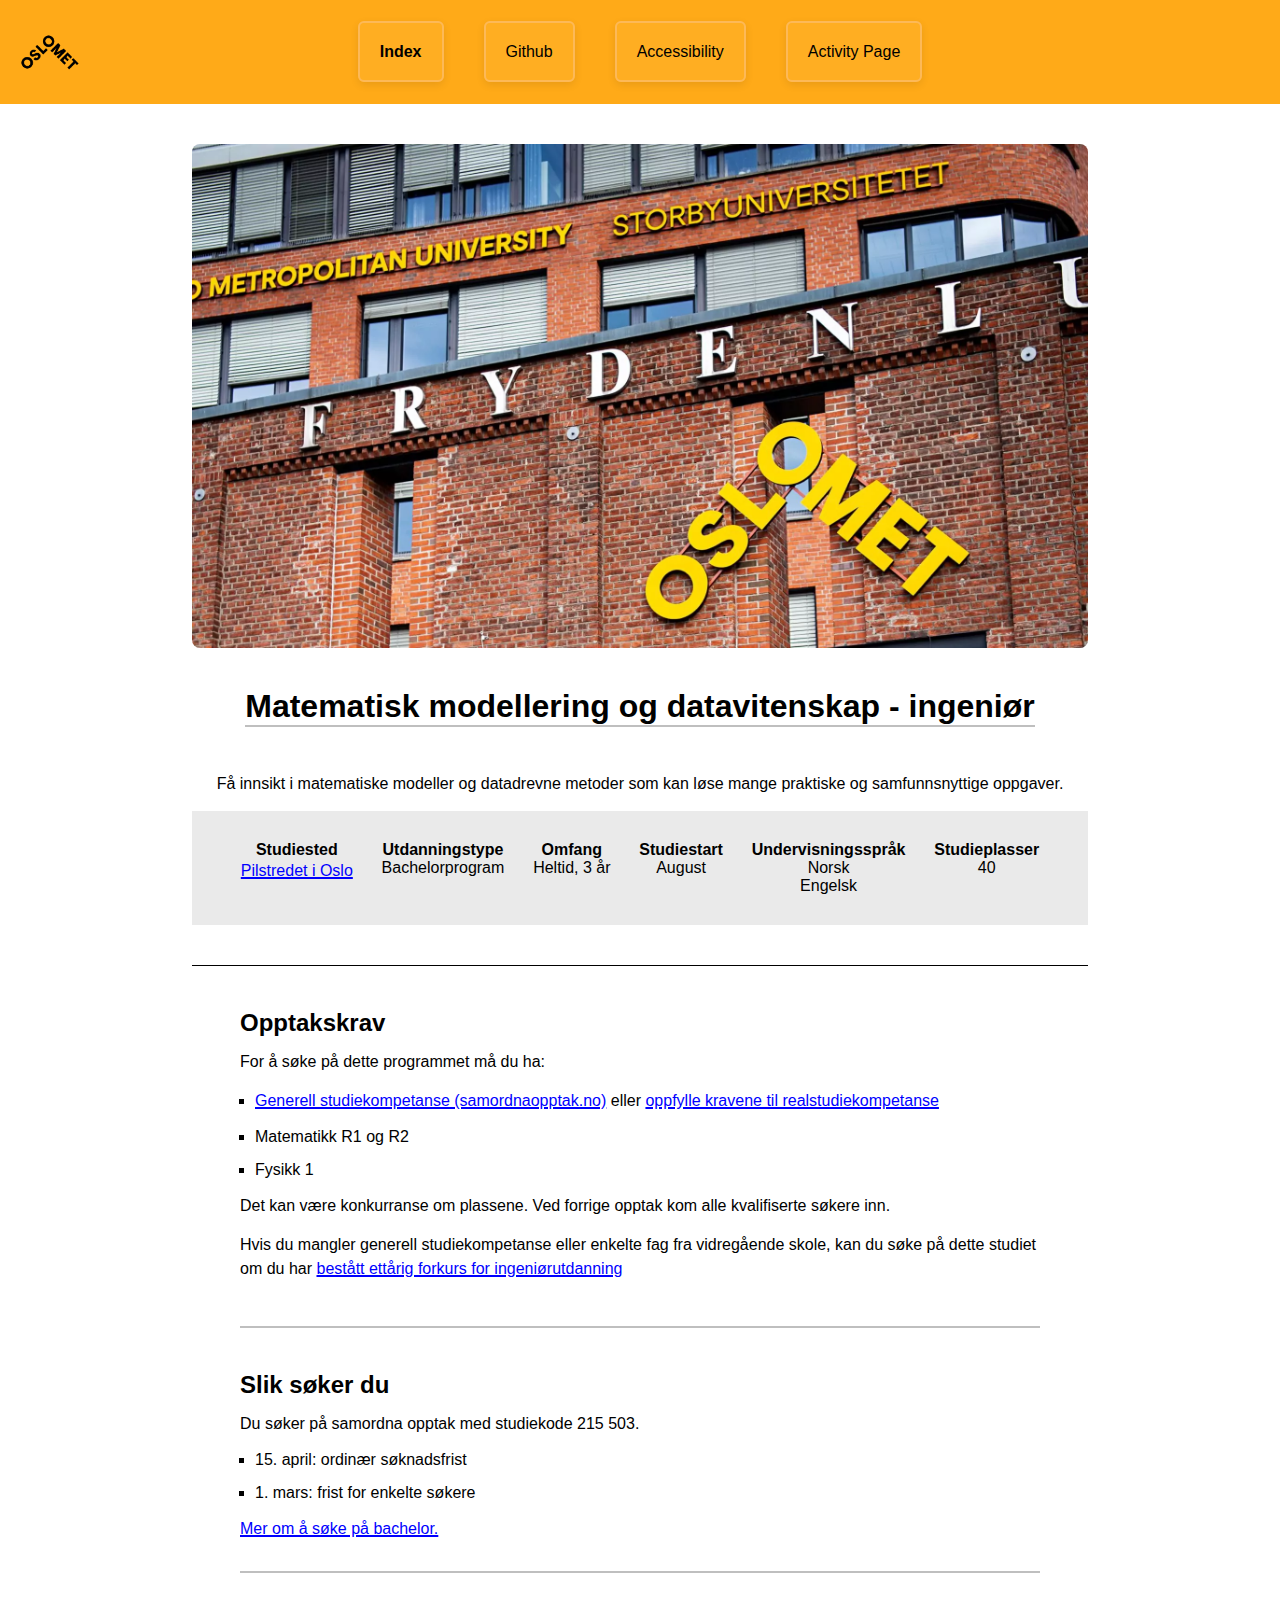
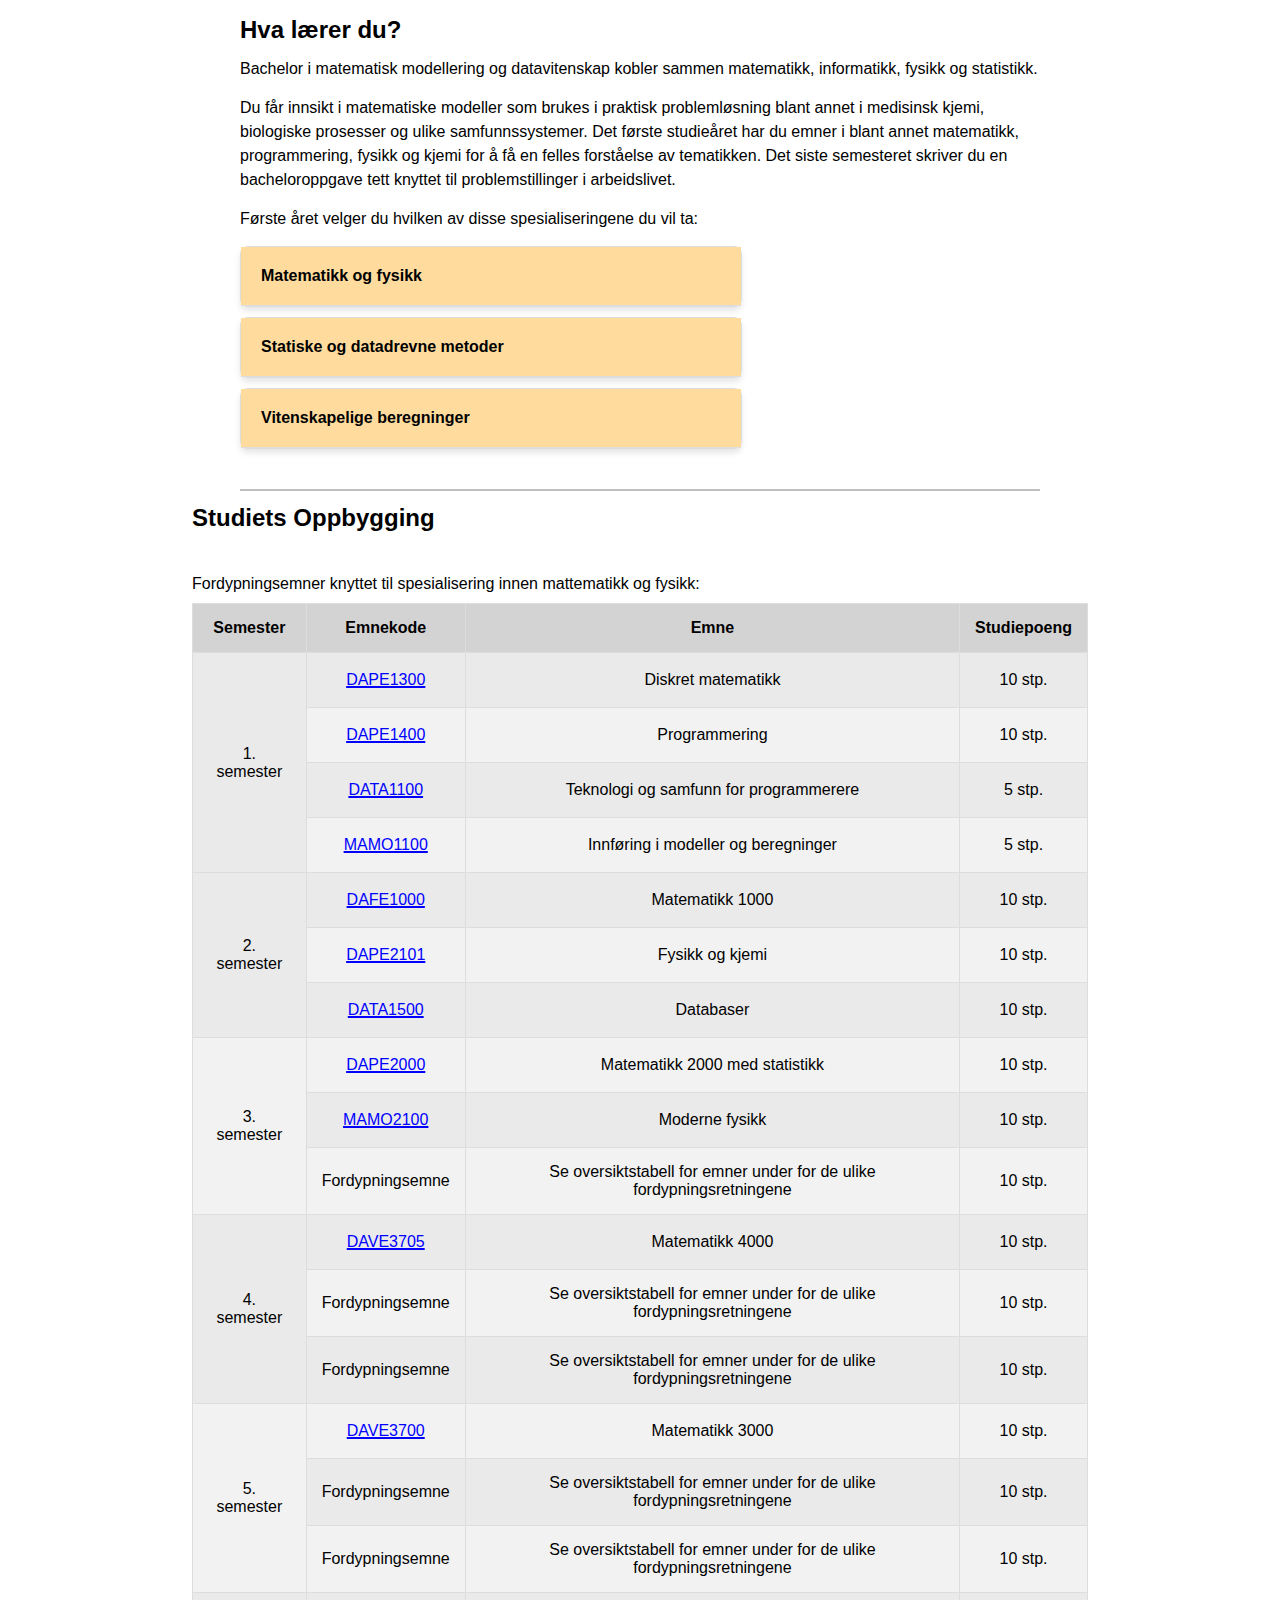
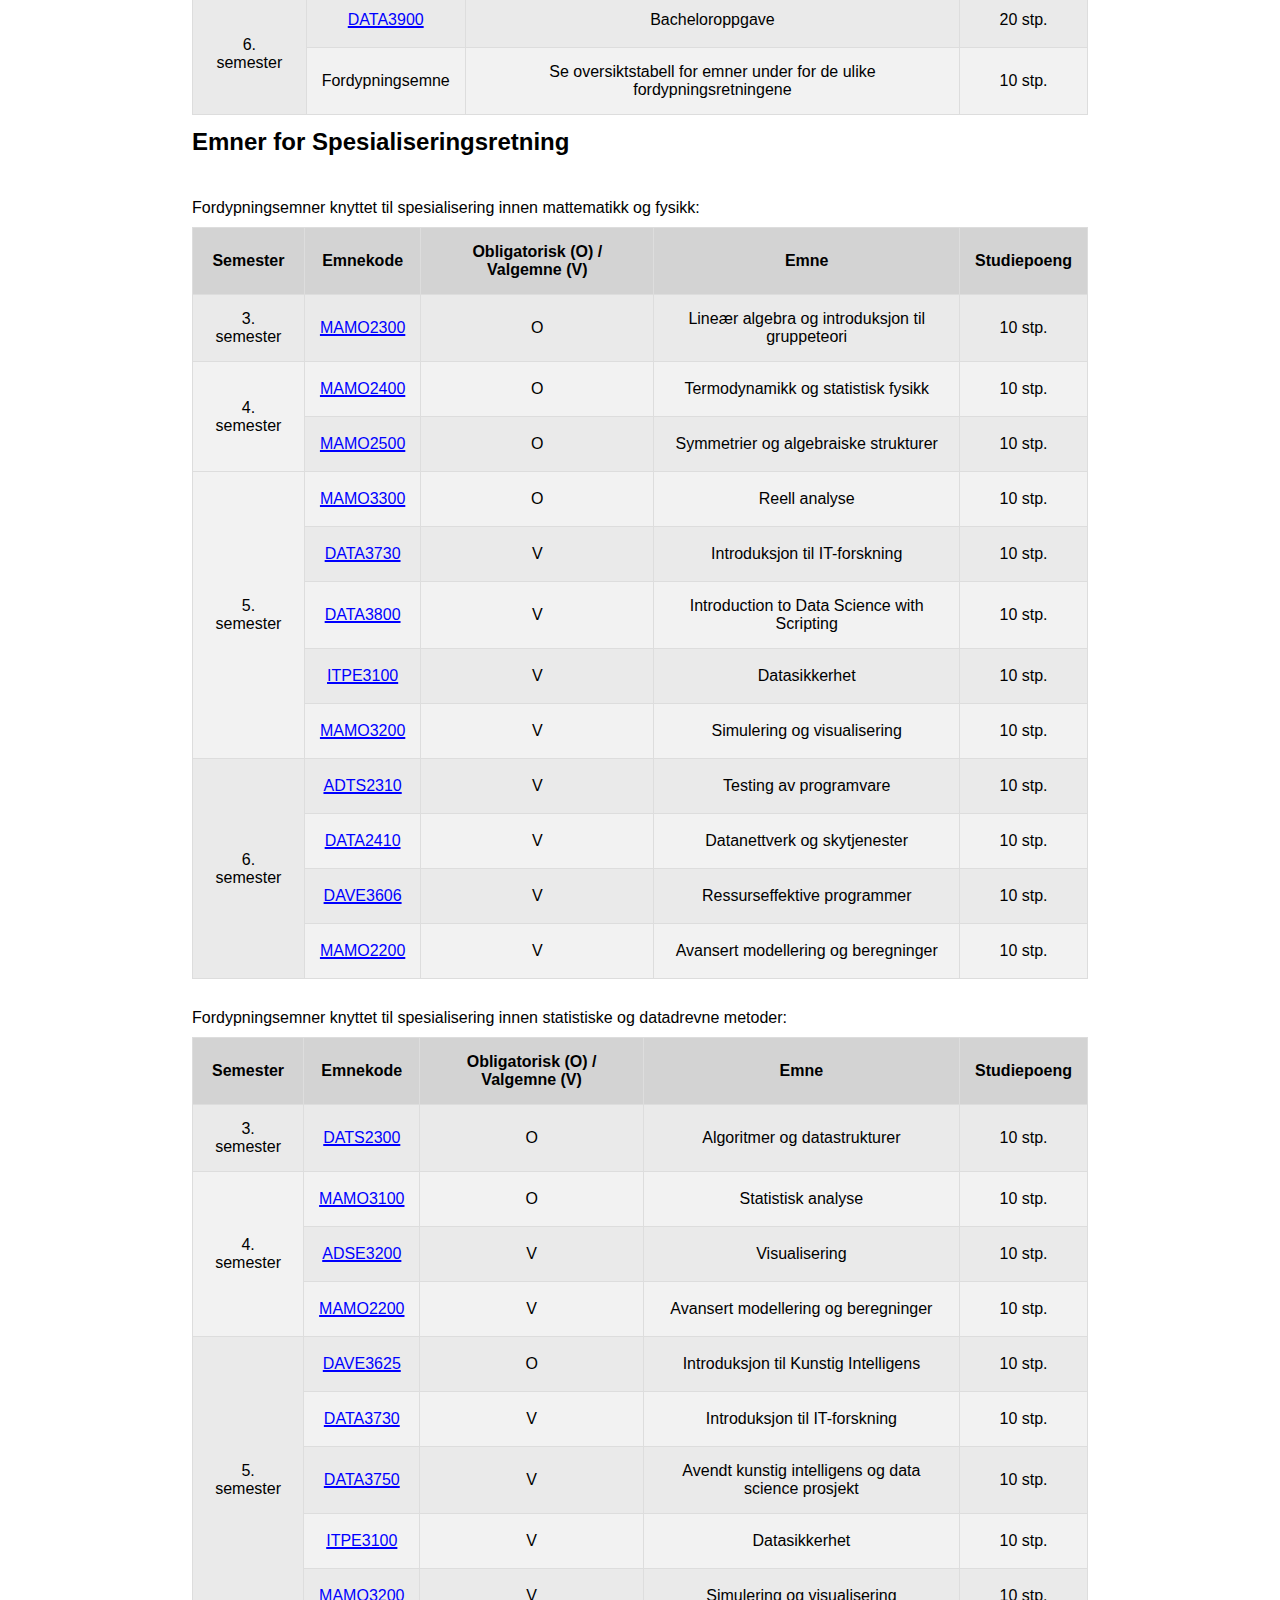
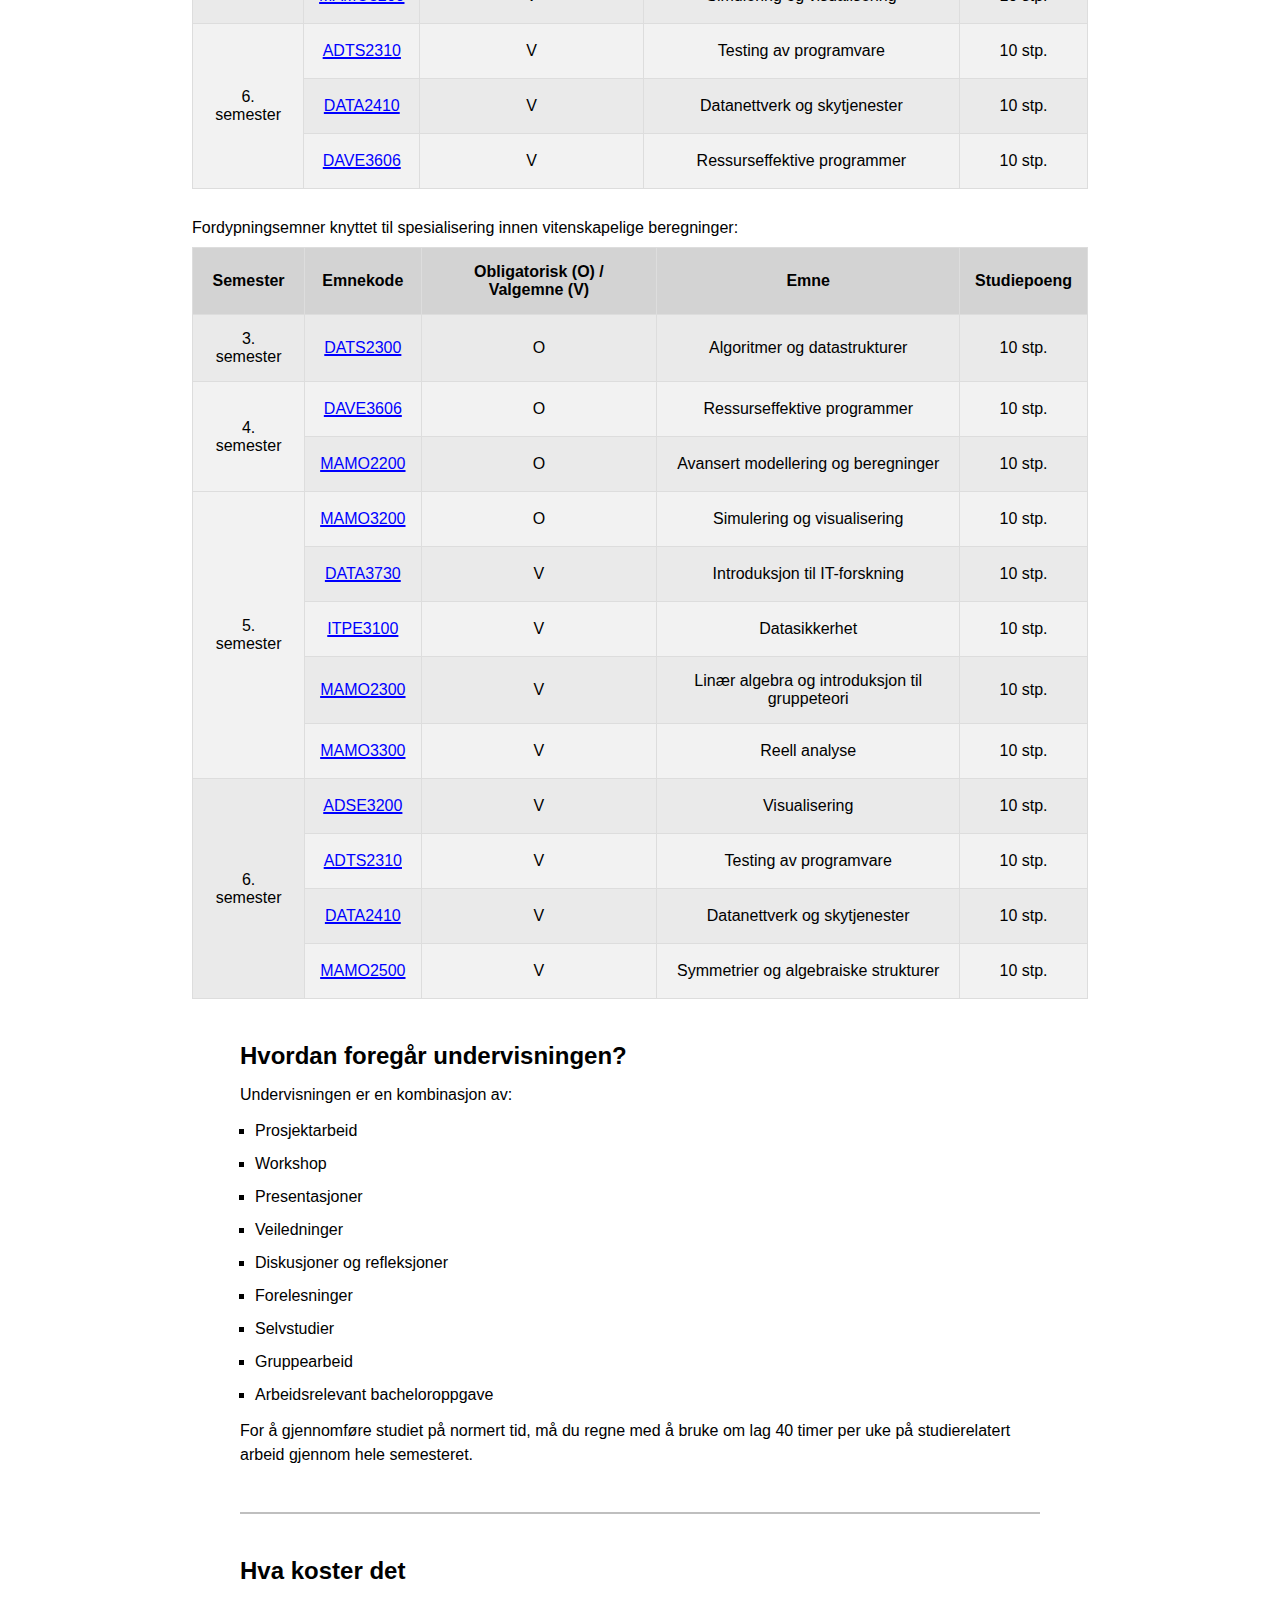
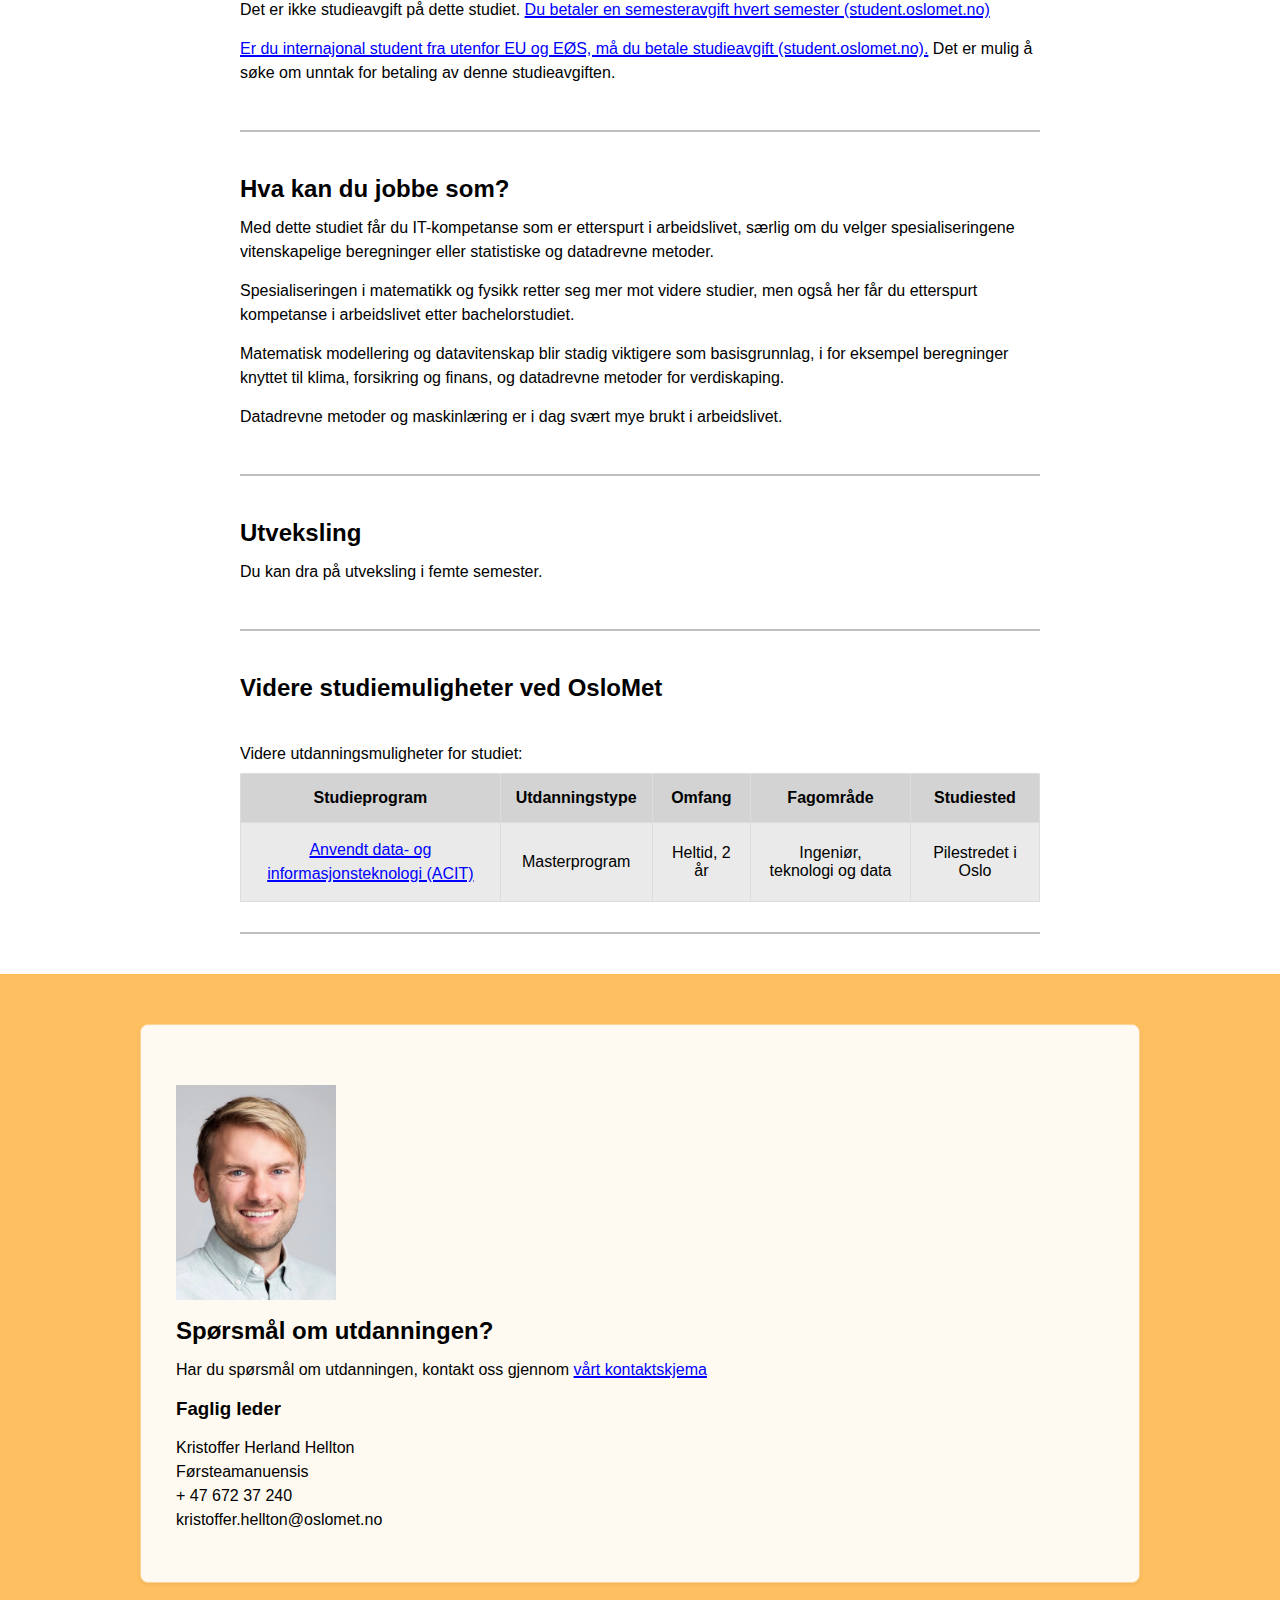
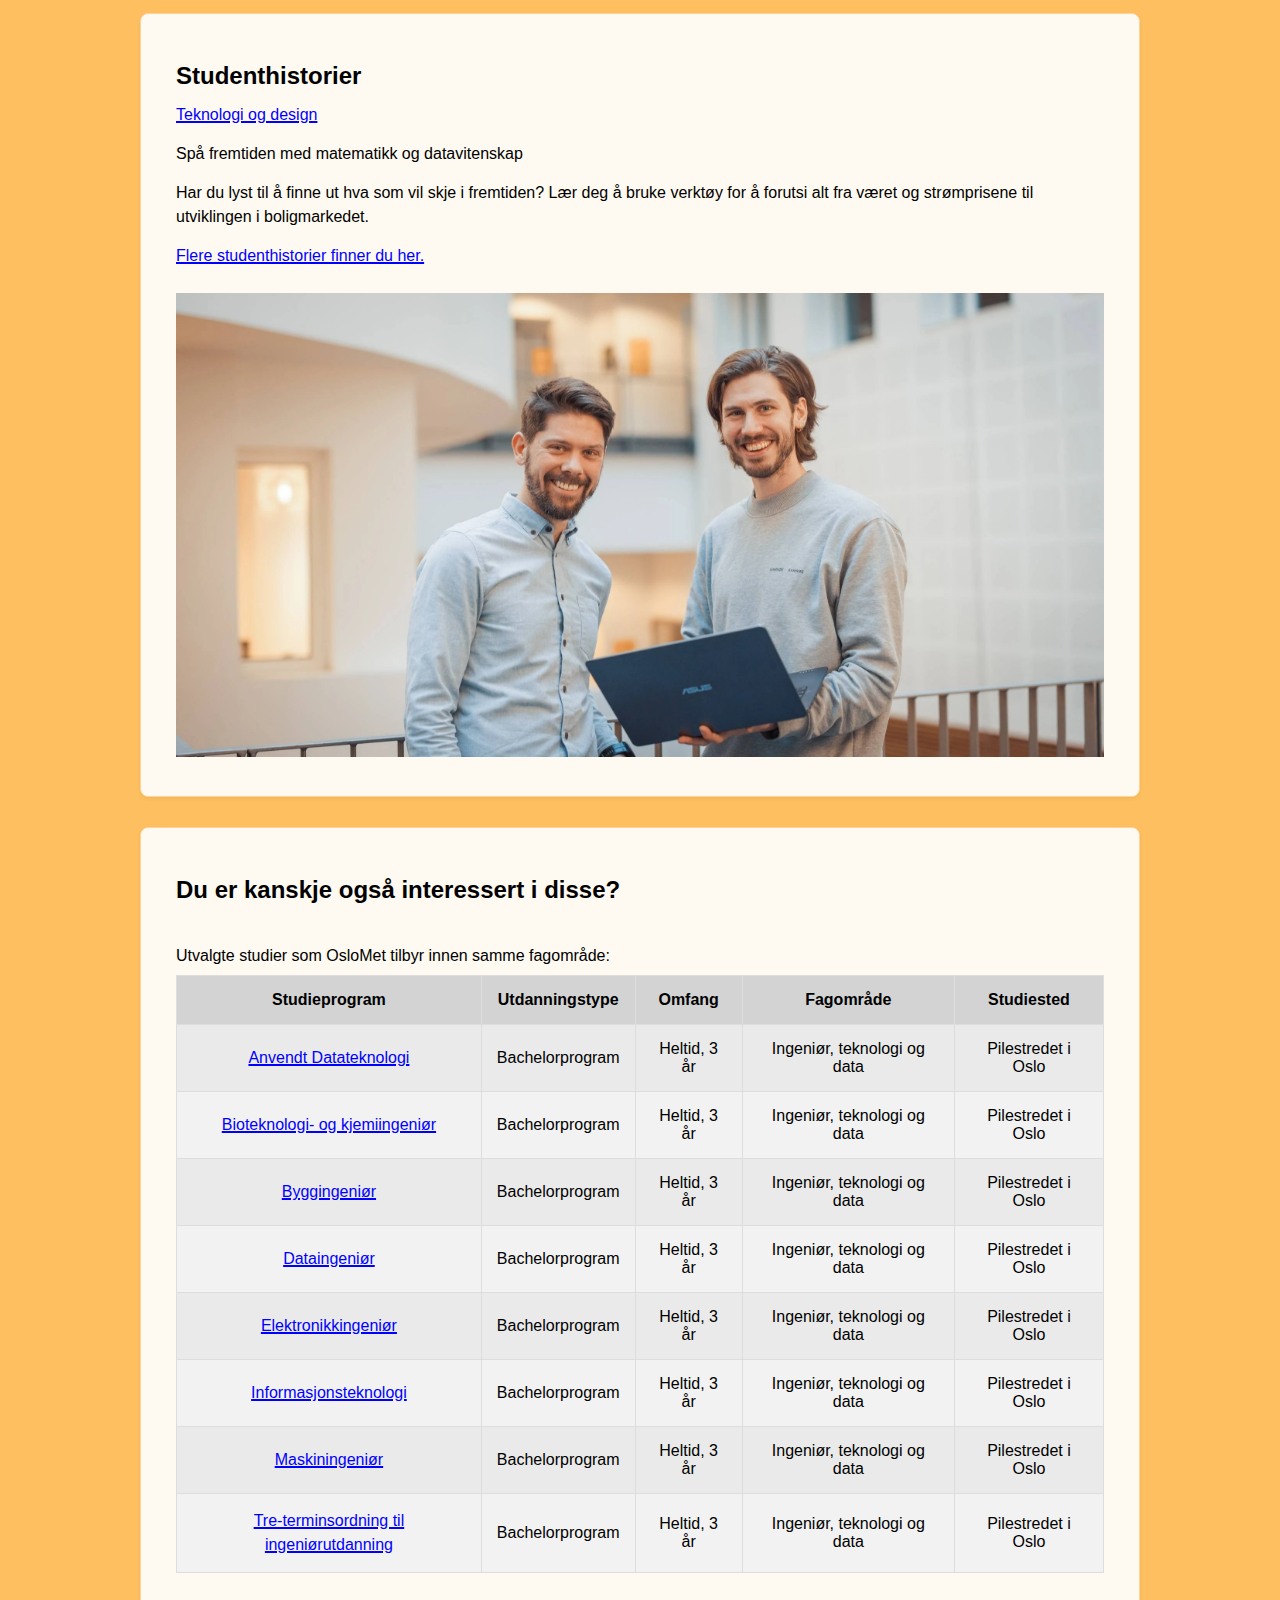
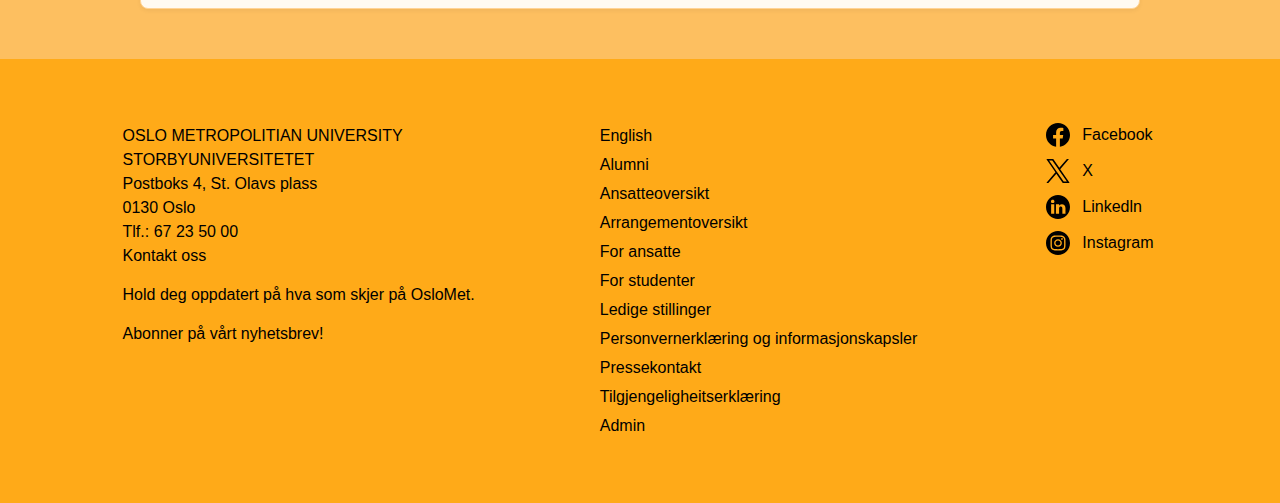
==== commit 1c244deb: "changed names in css to kebab casing" ====
--- a/index.html
+++ b/index.html
@@ -1209,7 +1209,7 @@
             </section>
         </aside>
 
-        <footer class="footerflex">
+        <footer class="footer-flex">
             <!--Used divs to organize sections with flexbox -> see stylesheet-->
             <div>
                 <address class="address">
@@ -1306,7 +1306,7 @@
                 </ul>
             </div>
 
-            <div class="footerright">
+            <div class="footer-right">
                 <div class="social-media">
                     <img
                         src="media/facebook.svg"
--- a/style/main.css
+++ b/style/main.css
@@ -73,6 +73,12 @@
 }
 .black-underline-link {
     color: var(--text-color);
+    text-decoration: none;
+}
+.black-underline-link:hover {
+    color: var(--text-color);
+    text-decoration: underline;
+    text-decoration-color: black;
 }
 
 /* Used to apply bold styling to an element, without indicating 
@@ -252,17 +258,12 @@
 /*Gives all links a blue underline with a 2px thickness*/
 a {
     text-decoration: underline;
-    text-decoration-color: var(--primary-color);
+    text-decoration-color: blue;
     text-decoration-thickness: 2px;
     color: blue;
     line-height: 1.5rem;
 }
 
-a:hover {text-decoration-color: black;}
-a:visited {color: rgb(134, 0, 146);}
-
-.black-underline-link {color: var(--text-color);}
-.black-underline-link:visited {color: var(--text-color);}
 /* END */
 
 /* || STYLING OF LISTS */
@@ -384,7 +385,7 @@
     margin: 5px 0px;
 }
 
-.footerflex {
+.footer-flex { 
     display: flex;
     justify-content: space-around;
     align-items: flex-start;
@@ -392,14 +393,14 @@
 }
 
 @media (max-width: 900px) {
-    .footerflex {
+    .footer-flex {
         flex-direction: column;
         gap: 20px;
     }
 }
 
 /* Turned it to flexboxs, so it would be possible to place the social media icons beside the text/link */
-.footerright {
+.footer-right {
     display: flex;
     justify-content: space-around;
     flex-direction: column;
@@ -568,8 +569,6 @@
     max-width: 890px;
 }
 
-.intro-text p {
-}
 /* Styling for images inside the field boxes */
 .img-fotball {
     border-radius: 10px;
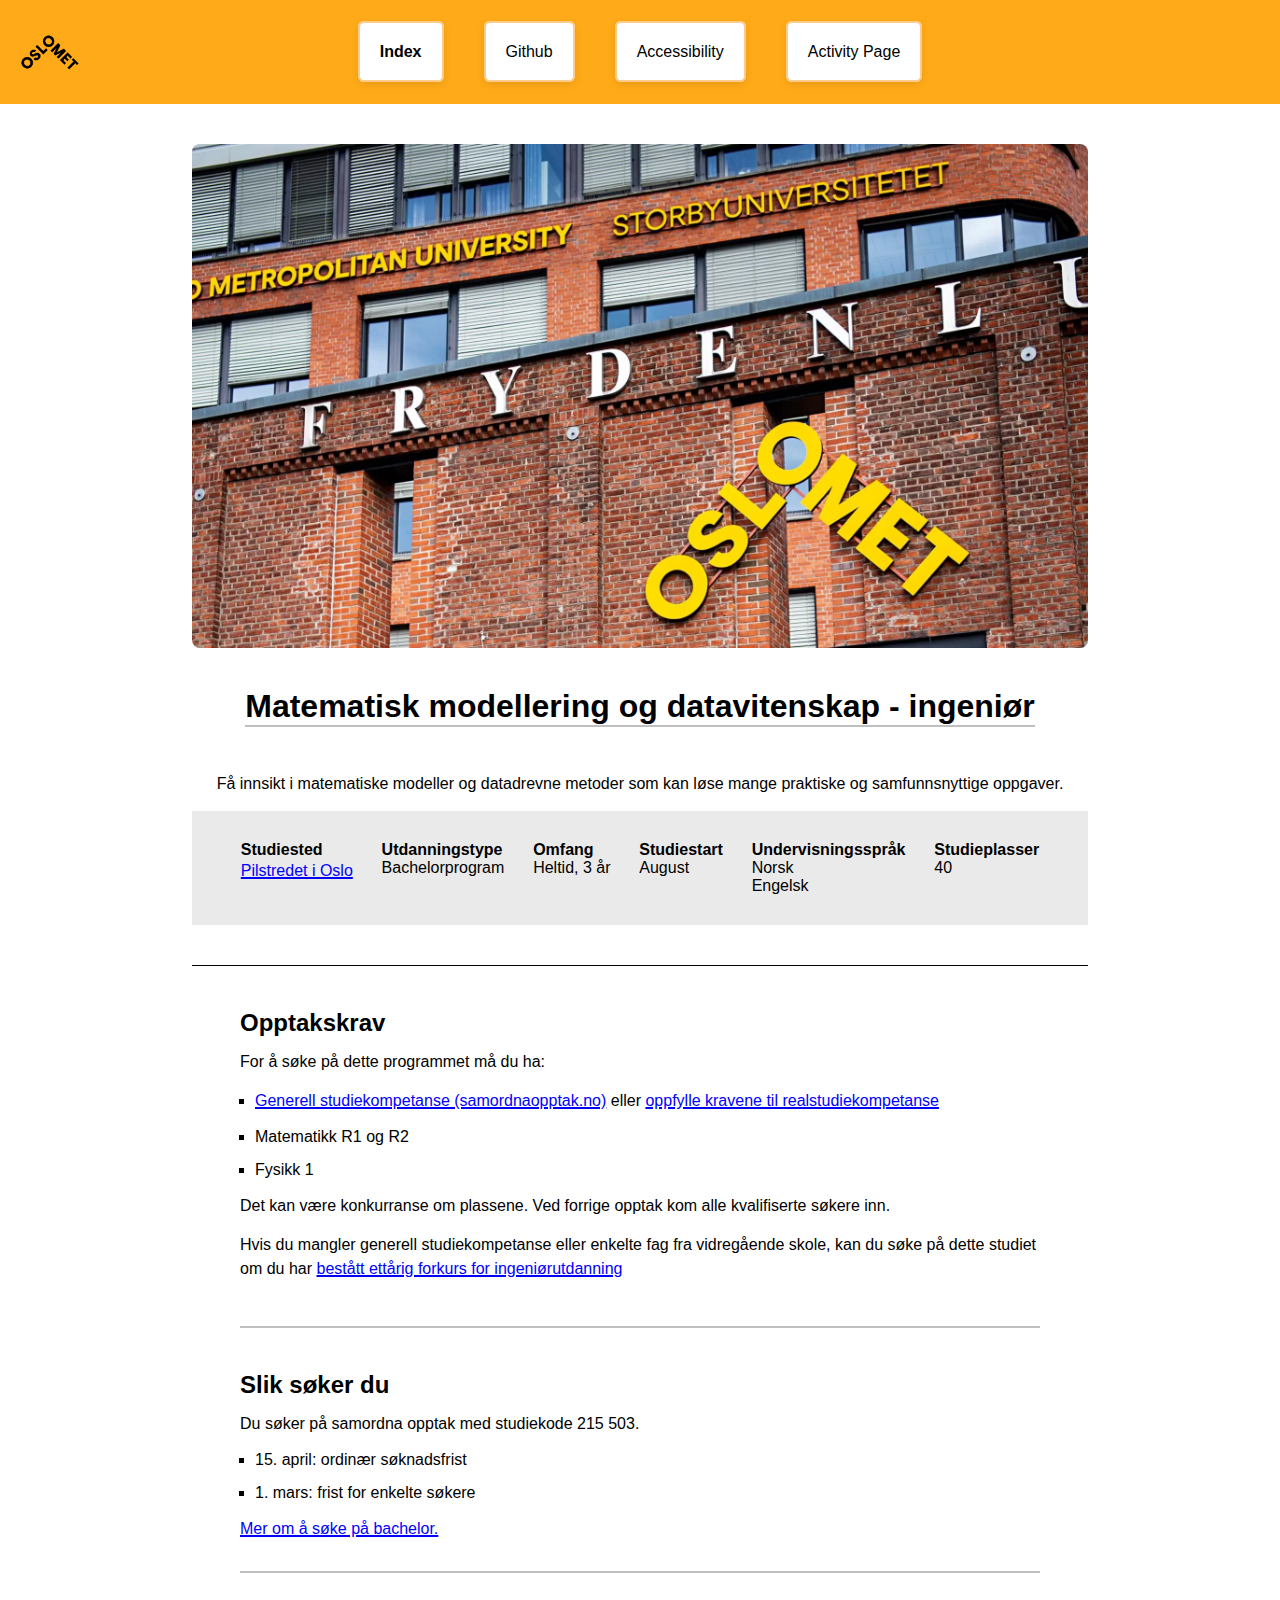
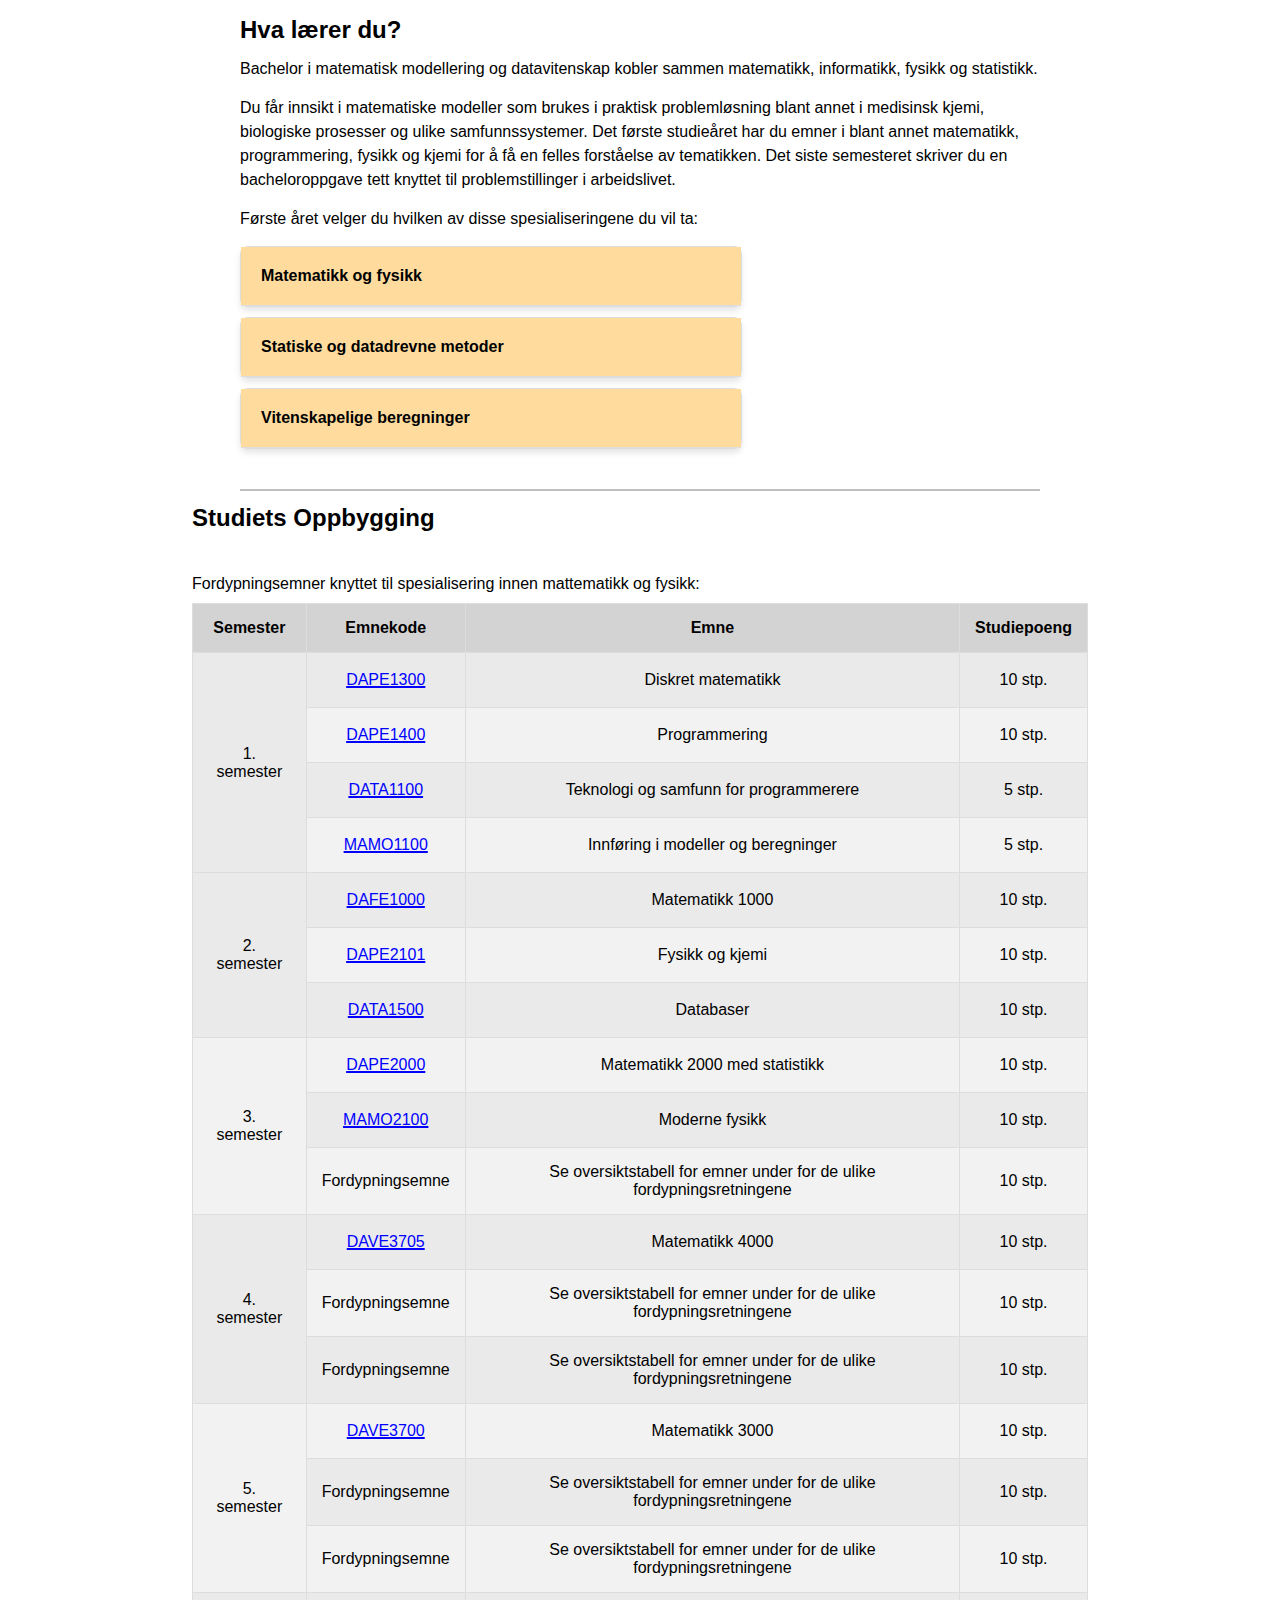
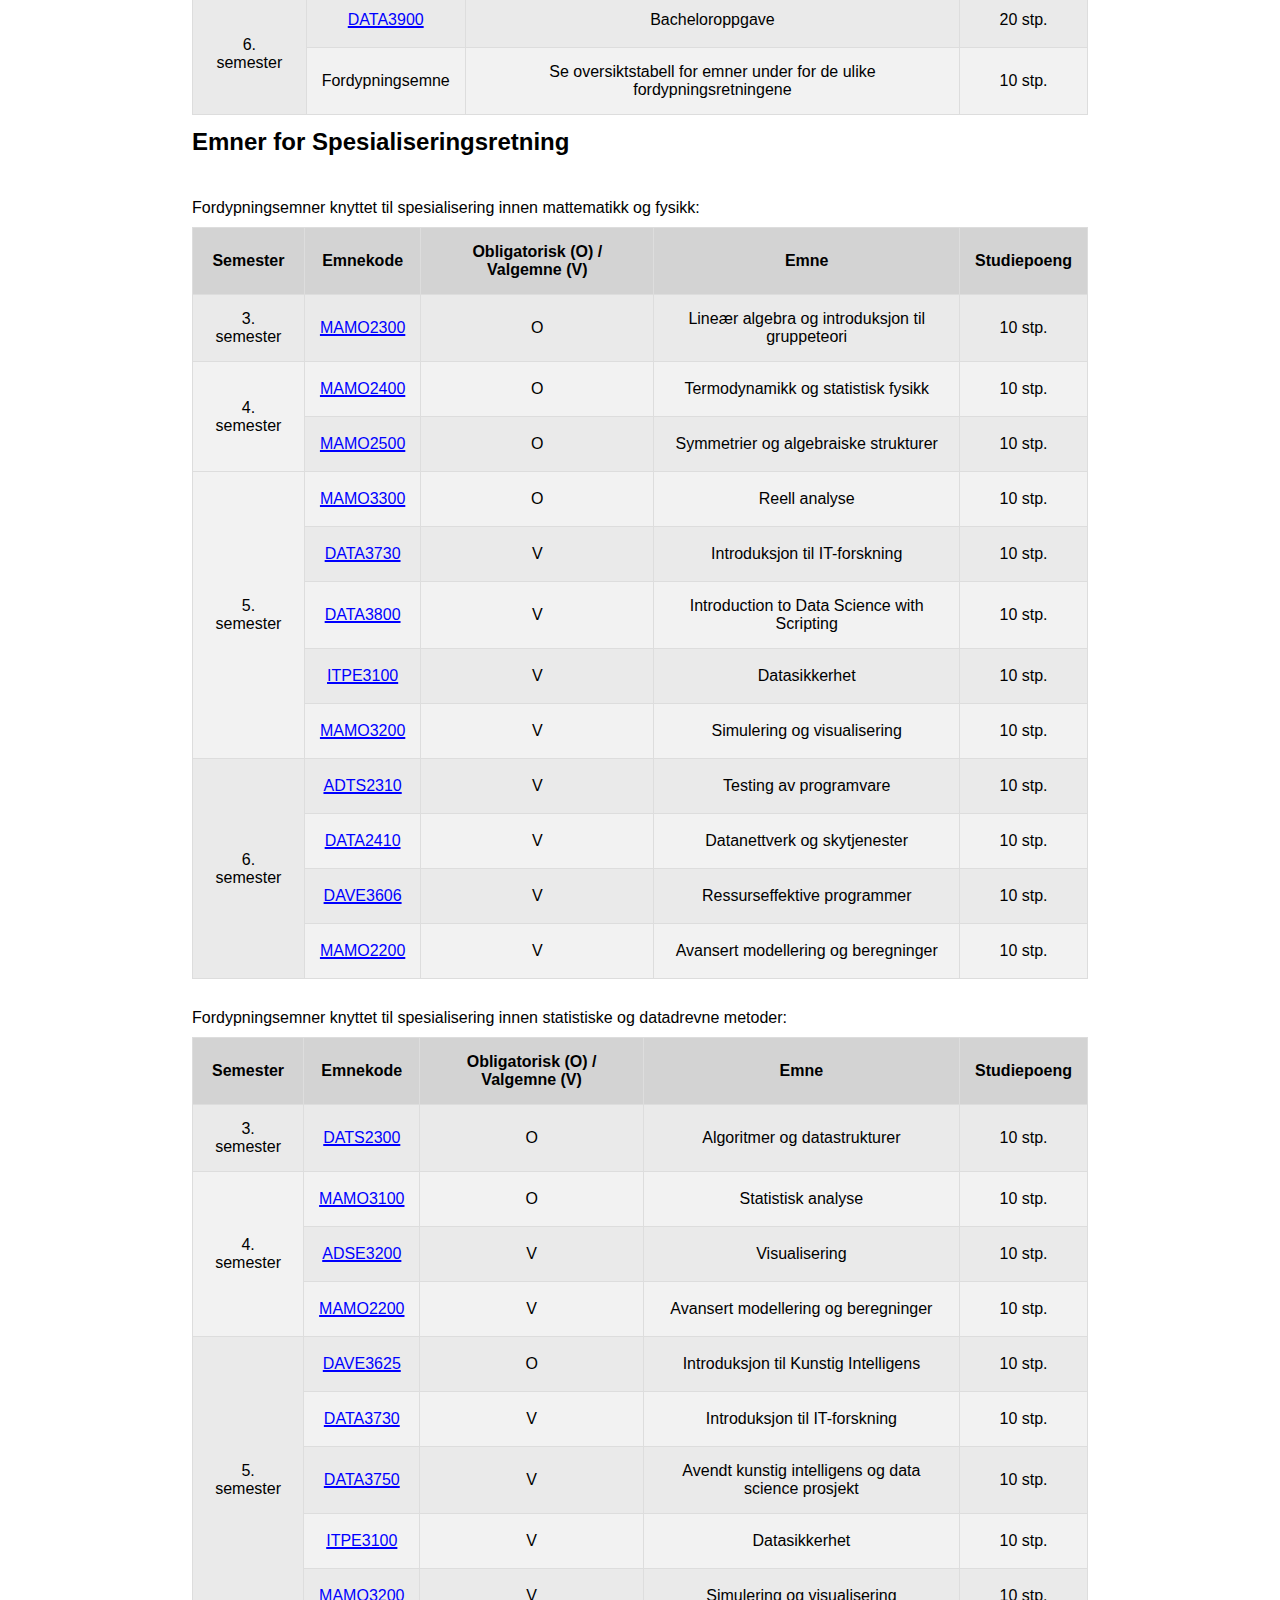
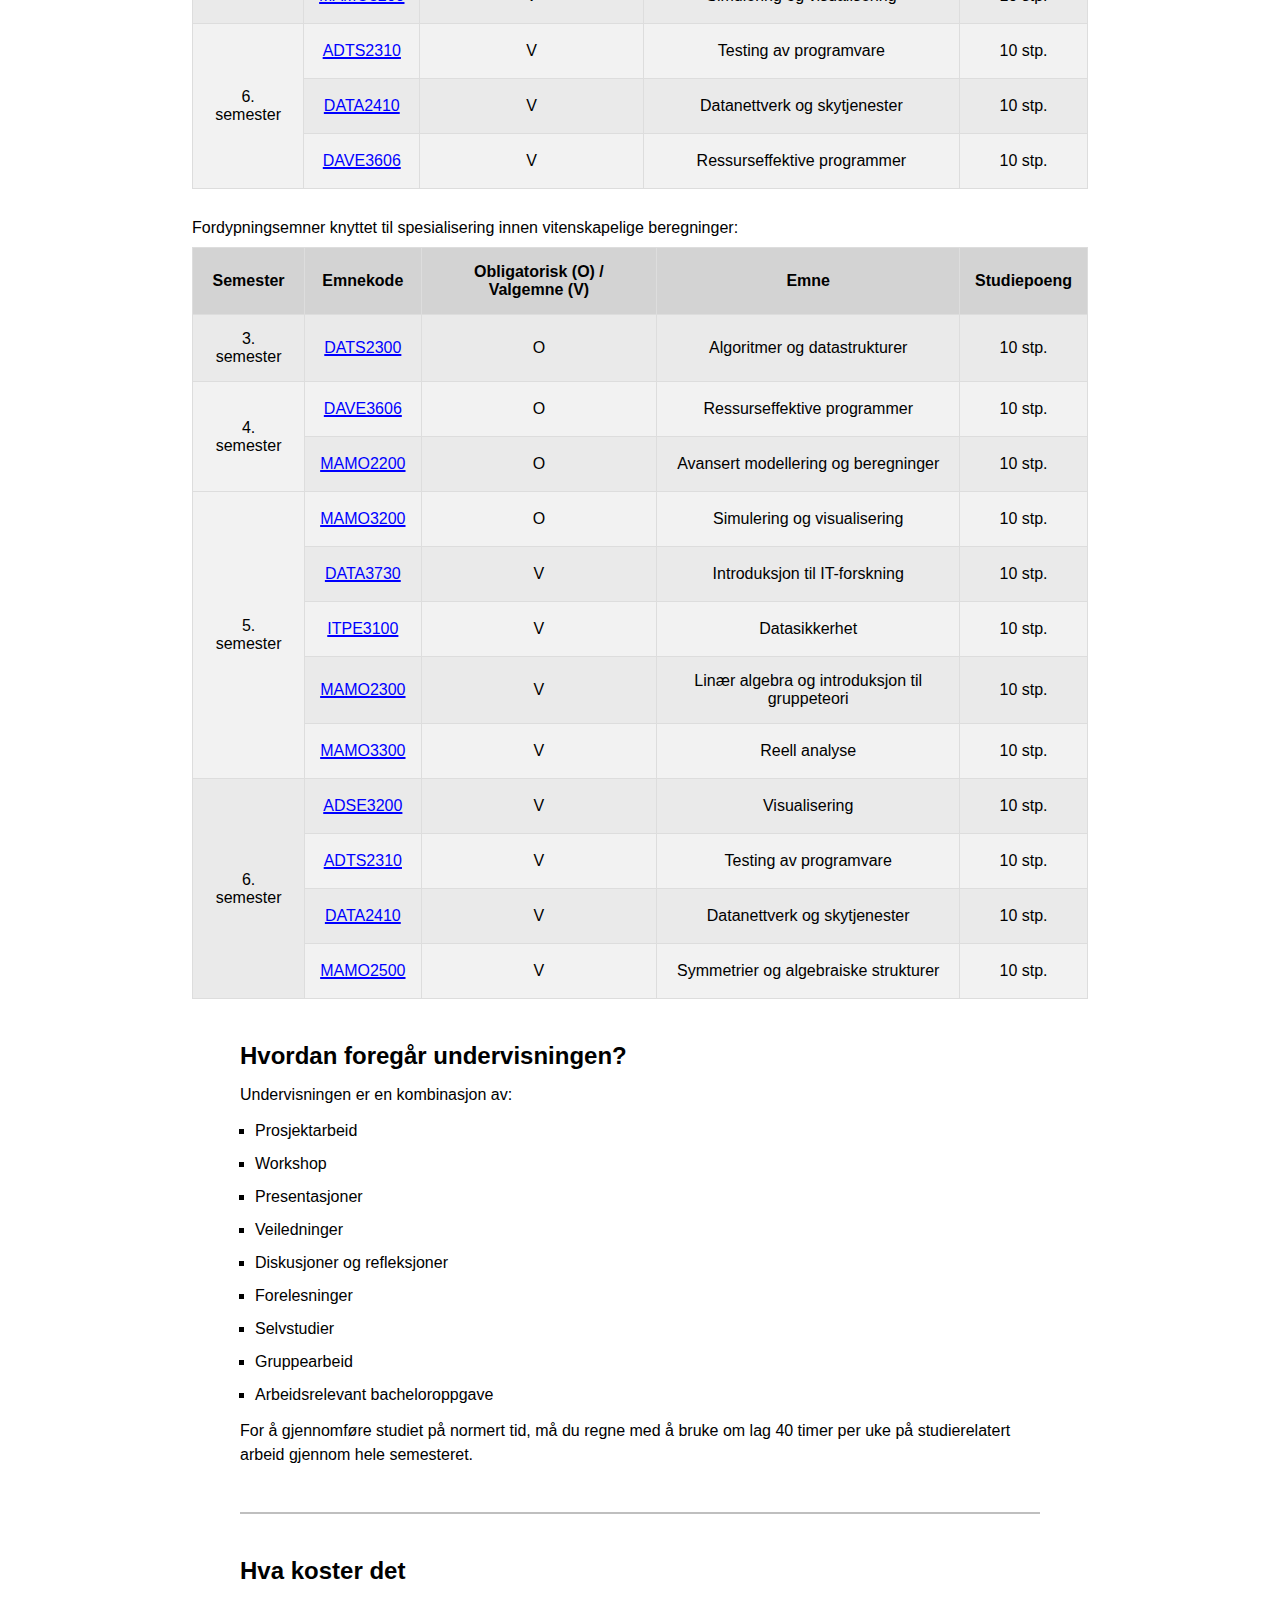
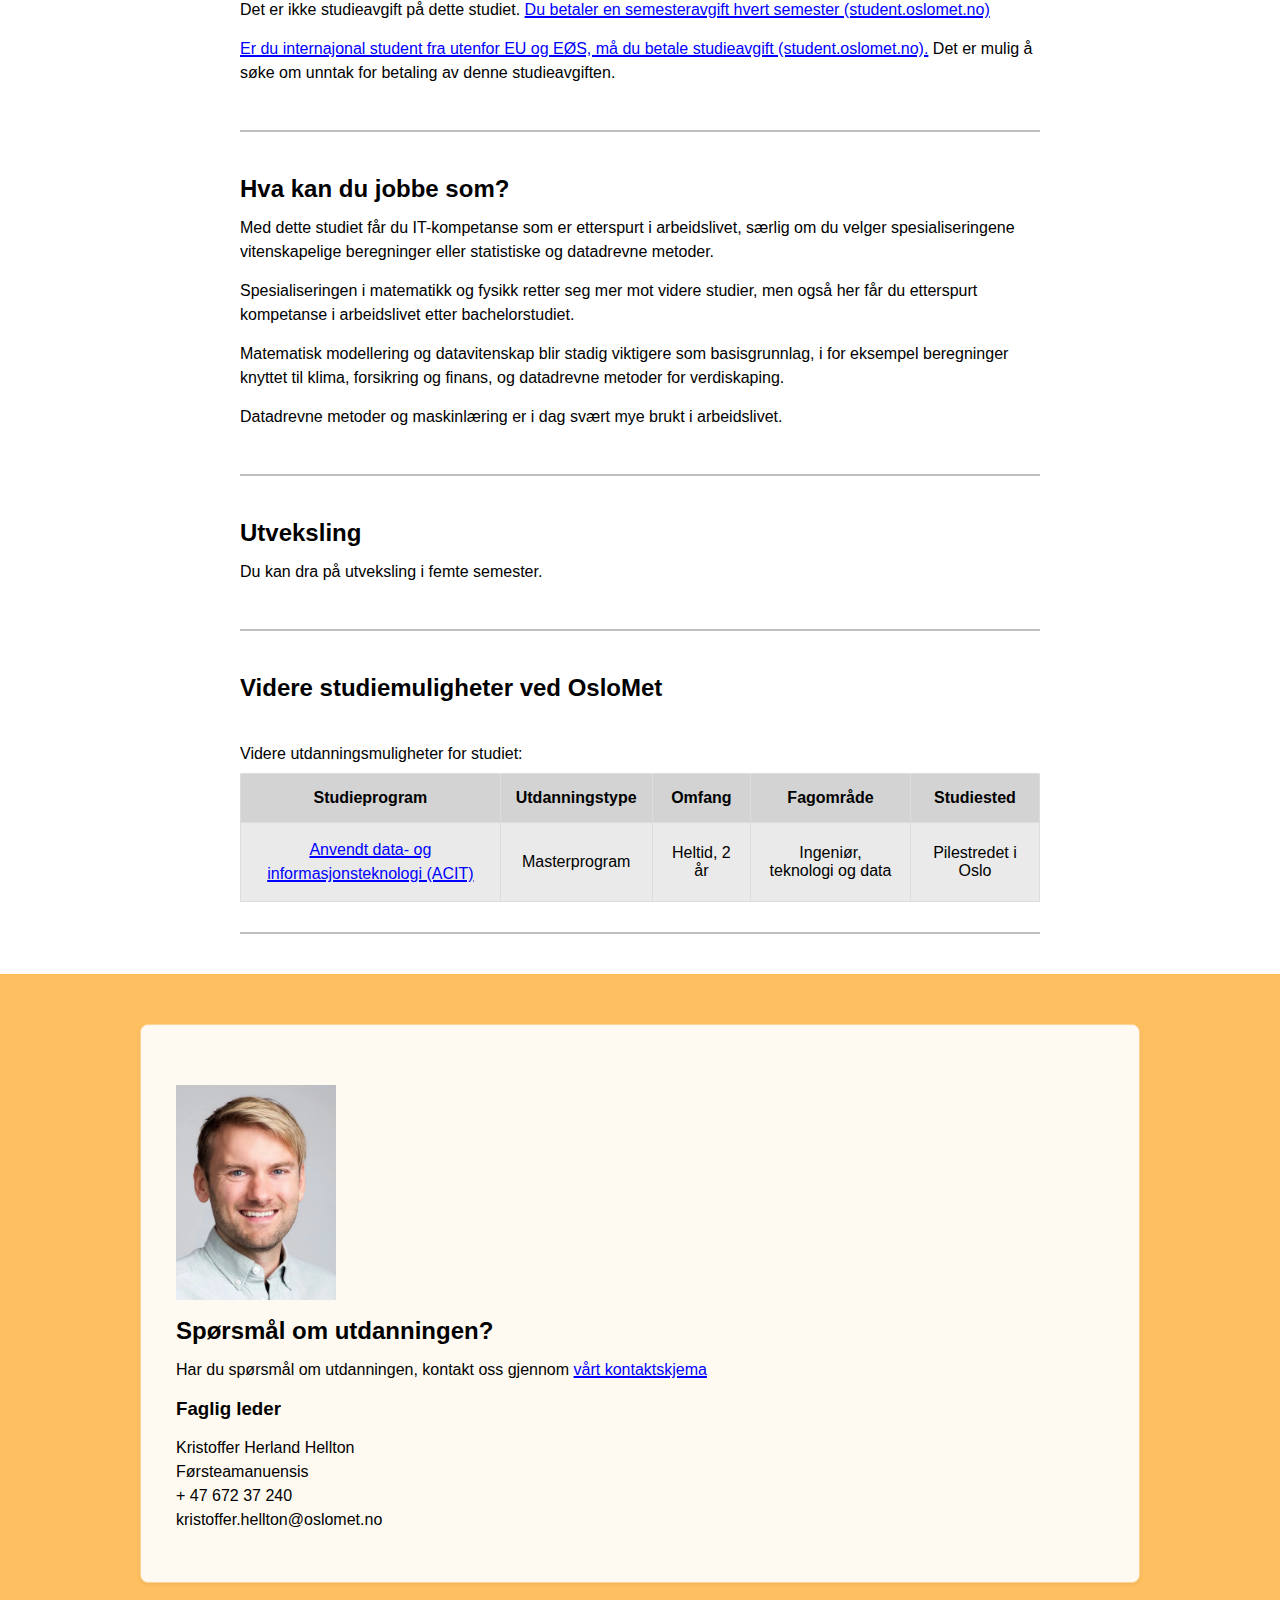
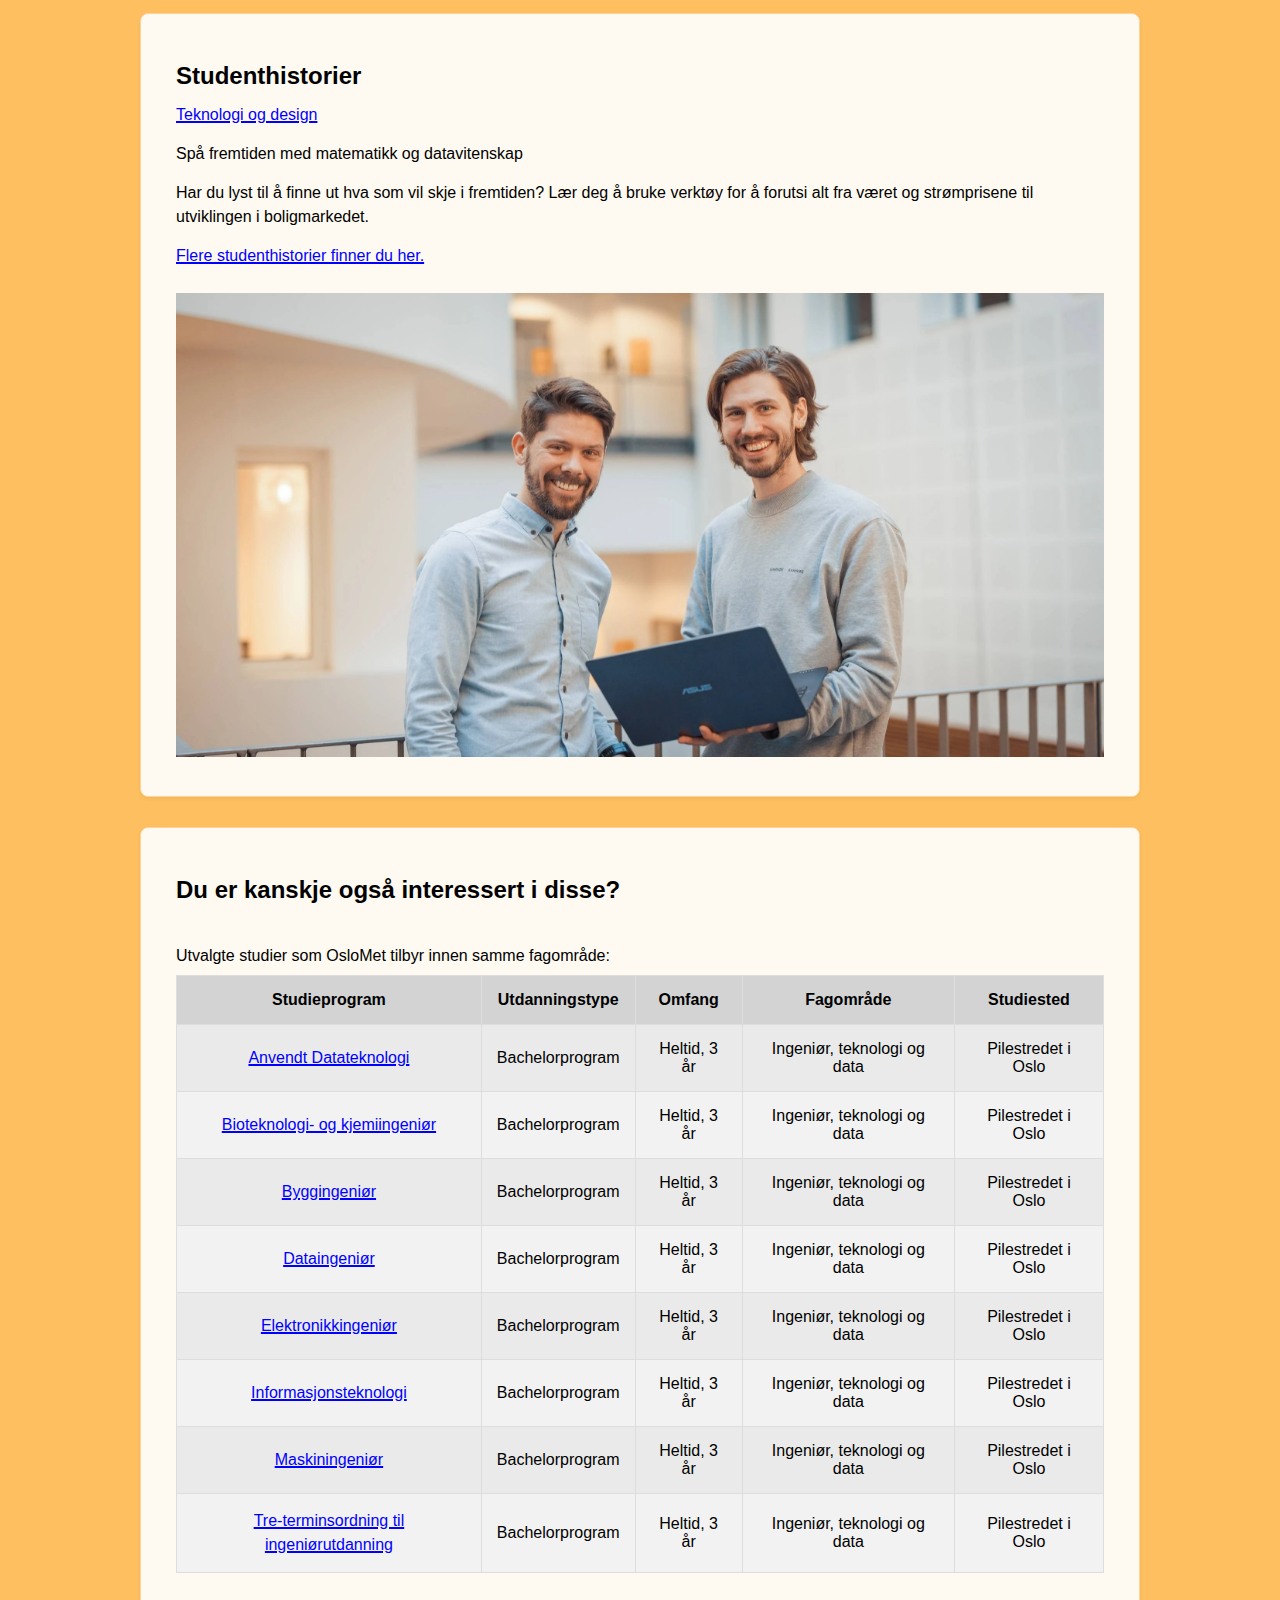
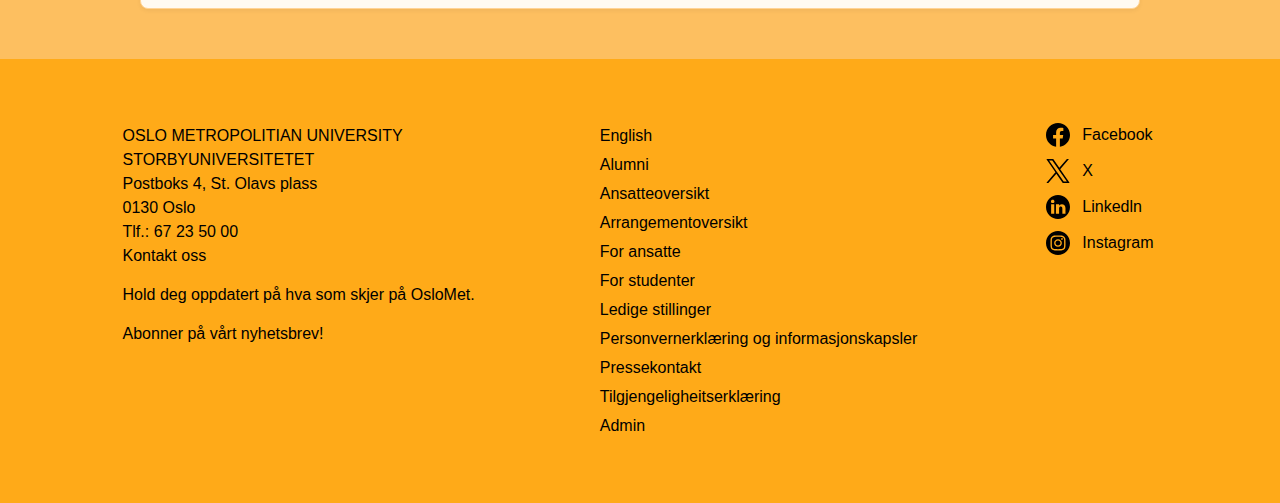
==== commit 2b1b296f: "Deleted a comment" ====
--- a/index.html
+++ b/index.html
@@ -48,8 +48,8 @@
                     src="media/oslomet.webp"
                     alt="Inngagnsparti til en av byggene til OsloMet"
                     class="intro-image"
-                    height="1920"
-                    width="1080"
+                    height="1080"
+                    width="1920"
                 />
             <!--Using section element for combining introductional elements into one tematic section-->
             <section class="main-section-container">
@@ -1236,7 +1236,6 @@
                             >English</a
                         >
                     </li>
-                    <!--Bør den flyttes opp til nav bar?-->
                     <li>
                         <a
                             href="https://www.oslomet.no/alumni"
--- a/style/main.css
+++ b/style/main.css
@@ -1,5 +1,21 @@
 /* Sorted the CSS after recommendations from: https://developer.mozilla.org/en-US/docs/Learn/CSS/Building_blocks/Organizing
 By searching "||", you can jump to different parts of the stylesheet */ 
+
+/* 
+TABLE OF CONTENTS 
+ 1. General Styles
+ 2. Styling of Header and Nav bar
+ 3. Styling of Main
+ 4. Styling of Links
+ 5. Styling of Lists
+ 6. Styling of Images
+ 7. Styling of Information Toggles
+ 8. Styling of Aside
+ 9. Styling of Footer
+ 10. Styling of Index Page
+ 11. Styling of Activity Page
+ 12. Styling of Github Page
+*/
 
 /* || GENERAL STYLES - Default styling */
 
@@ -124,19 +140,13 @@
     padding: 20px;
     margin: 0px 20px;
     border: 2px solid rgba(253, 188, 104, 0.774); /*adds subtle borde to highlight the edges*/
-    background-color: #ffae22;
+    background-color: white;
     border-radius: 6px;
     text-align: center;
     box-shadow: 0 3px 8px 0px rgba(0, 0, 0, 0.089);
     text-decoration: none;
     transition: background-color 0.2s ease, color 0.2s ease;
     cursor: pointer;
-}
-
-/*Enables interactivity when hovering the button*/
-.menu-content li a:hover {
-    background-color: white;
-    color: rgb(231, 150, 0);
 }
 
 /* The hamburger menu will replace the row-menu at 700px */
@@ -228,14 +238,15 @@
     }
 }
 
-/*Styling for course information on index-page*/
+/*Main styling for sections of index, github, and accessibility page*/
+/*Container for the sections*/
 .main-section-container {
     display: flex;
     align-items: center;
     flex-direction: column;
     flex-wrap: nowrap;
 }
-
+/*Stling for each specific section */
 .main-section-box {
     padding: 30px 0px 30px;
     width: 100%;
@@ -290,6 +301,8 @@
 /* END */
 
 /* || STYLING OF INFORMATION TOGGLE */
+
+/*Styling for the detail of the information toggle*/ 
 details {
     max-width: 500px;
     border: 1px solid #ddd;
@@ -299,6 +312,7 @@
     box-shadow: 0 4px 6px rgba(0, 0, 0, 0.1);
     transition: 0.2s ease-in-out;
 }
+/*Styling for the summary of the information toggle*/ 
 summary {
     cursor: pointer;
     padding: 20px;
@@ -311,7 +325,9 @@
     transition: background-color 0.2s ease-in-out;
 }
 
-summary:hover {background-color: #ffffff;}
+summary:hover {
+    background-color: #ffffff;
+}
 
 /*This applies the styling to the details element, but excludes it's child "summary". */
 details > *:not(summary) {
@@ -326,7 +342,9 @@
     /*border box ensures that the padding and margin and dimensions are calculated together, resolving issue of the image going outside of its parent container boundaries*/
     box-sizing: border-box;
 }
-details p {padding: 0 15px 0 15px;}
+details p {
+    padding: 0 15px 0 15px;
+}
 /* END */
 
 /* || STYLING OF ASIDE */
@@ -353,7 +371,6 @@
     gap: 10px;
     /* Subtle border and background for emphasis*/
     background: #fffaf1;
-
     border: 1.5px solid #ffd395;
     border-radius: 8px;
     box-shadow: 0 2px 4px rgba(0, 0, 0, 0.05);
@@ -370,6 +387,7 @@
 }
 
 .info-aside:hover {box-shadow: 0 4px 8px rgba(0, 0, 0, 0.1);}
+
 /* END*/
 
 /* || STYLING OF FOOTER*/
@@ -435,6 +453,7 @@
     background-color: #eaeaea; /* Contrast ratio of 17.46:1 with black text, follows WCAG 2.1 AA. Checked the contrast ratio with https://venngage.com/tools/accessible-color-palette-generator. */
     display: flex;
     padding: 30px;
+    text-align: left;
     margin-bottom: -20px;
     justify-content: space-evenly;
     flex-direction: row;
@@ -552,6 +571,8 @@
 .intro-image {
     margin: 40px 0px 20px;
     display: block;
+    max-width: 100%;
+    height:auto;
     margin-left: auto;
     margin-right: auto;
     border-radius: 8px;
@@ -582,7 +603,7 @@
     background-color: initial;
     background-color: #60bdff;
     padding: 10px 15px;
-    color: black; /* Ensures the text is black regardless of parent styles. Source: https://www.w3schools.com/css/css_important.asp */
+    color: black;
     border-radius: 25px;
     margin-bottom: 15px;
 }
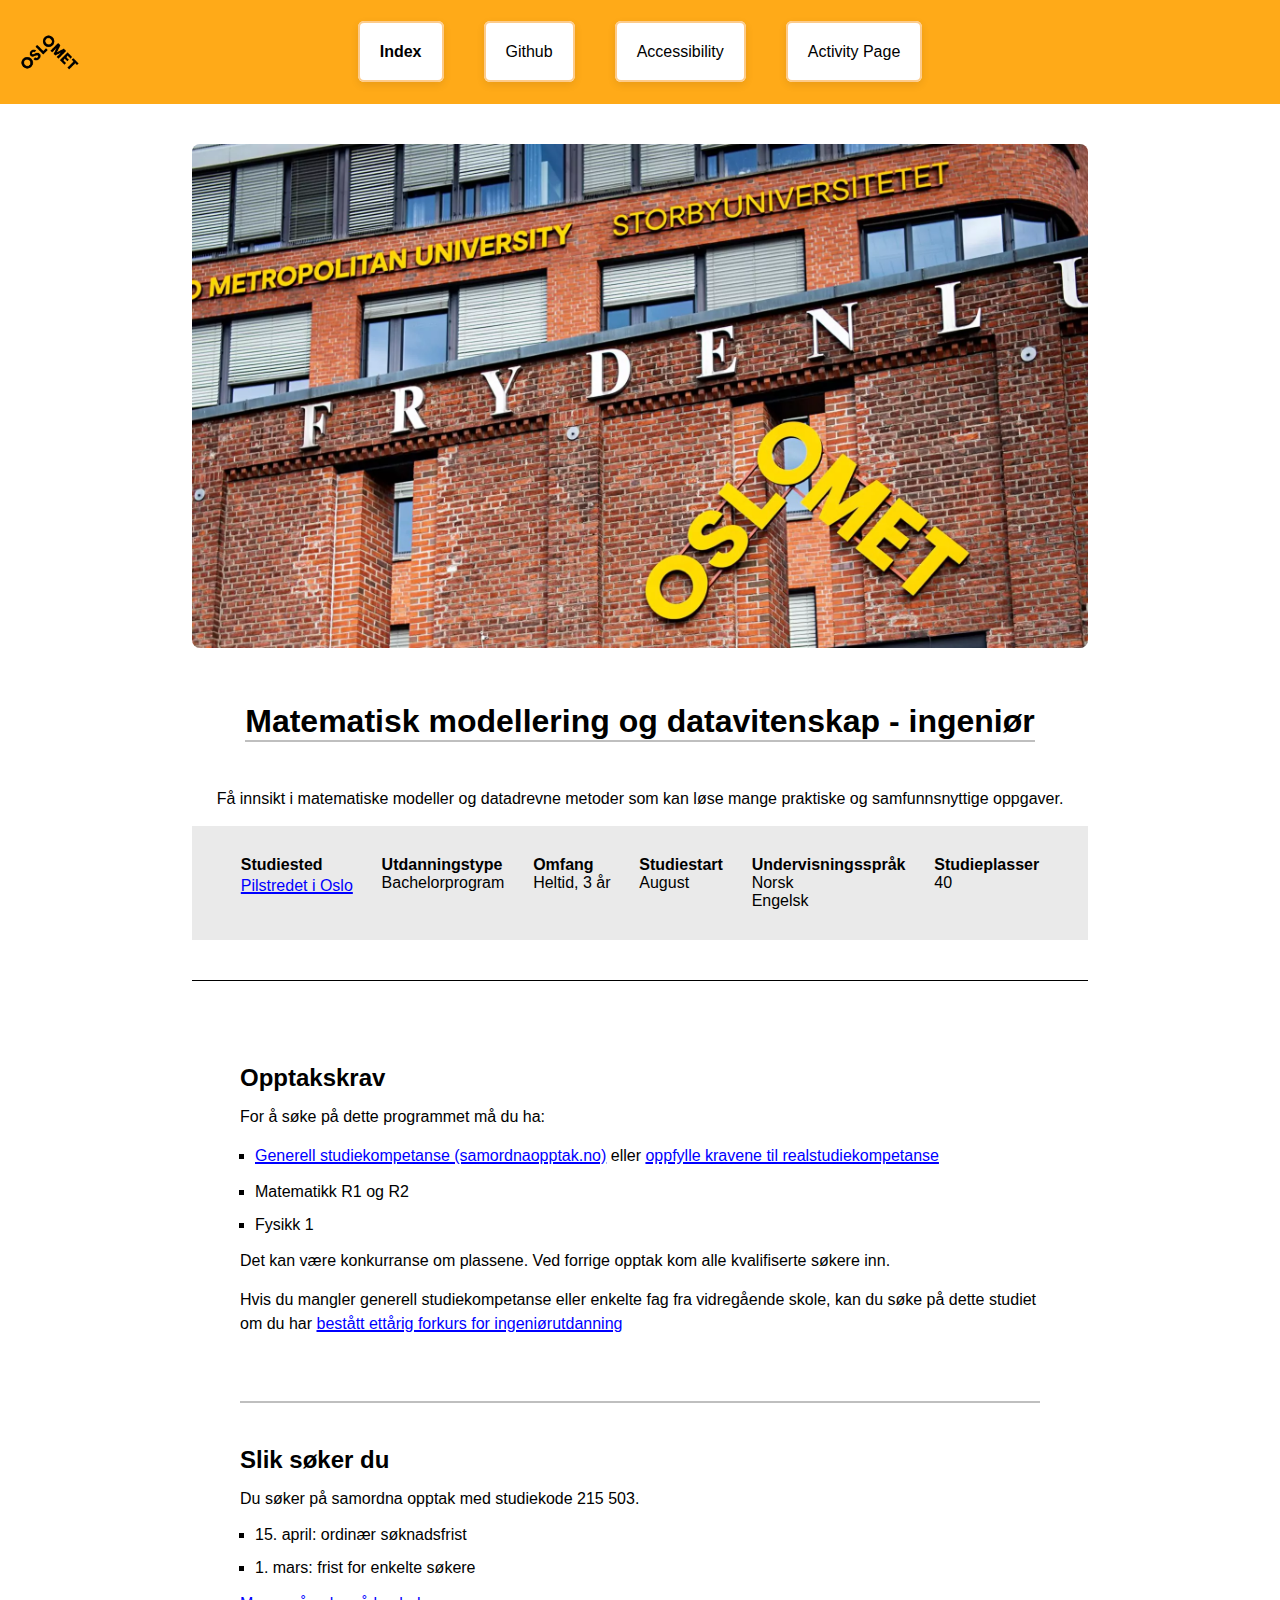
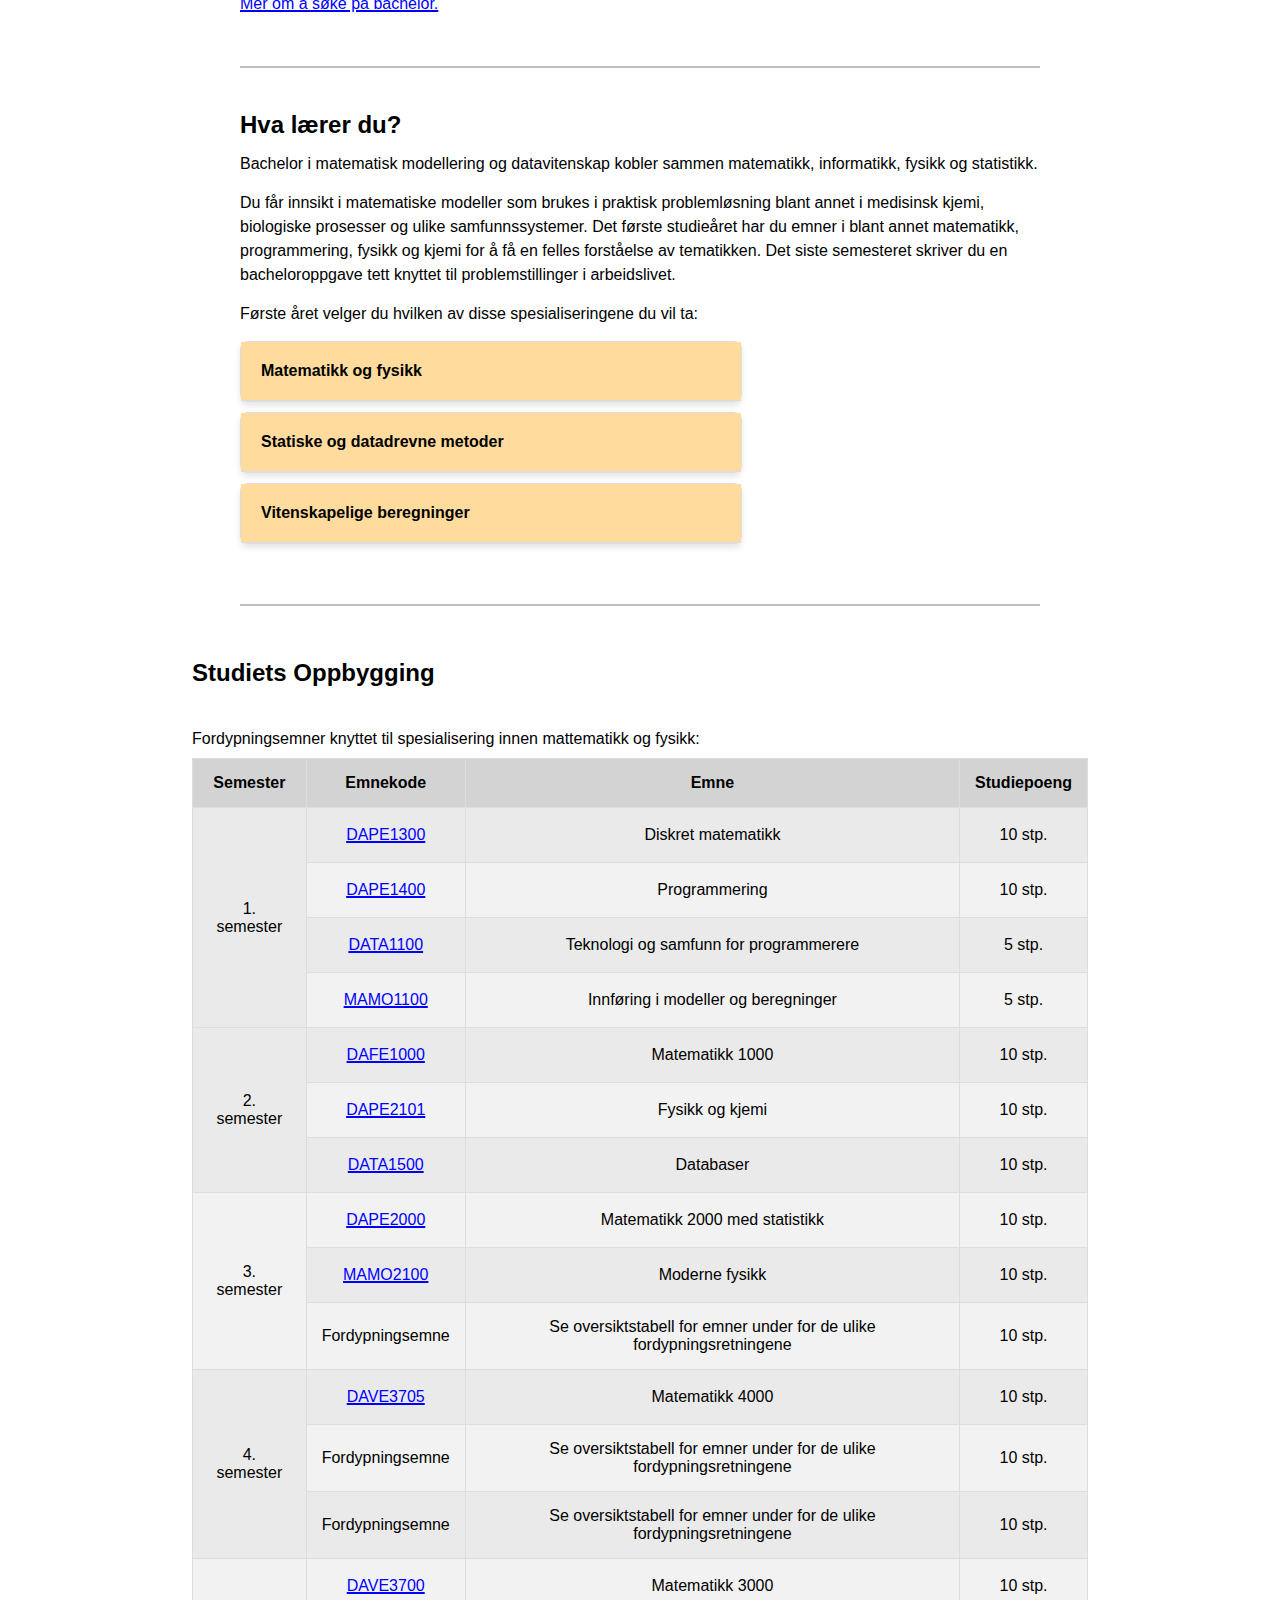
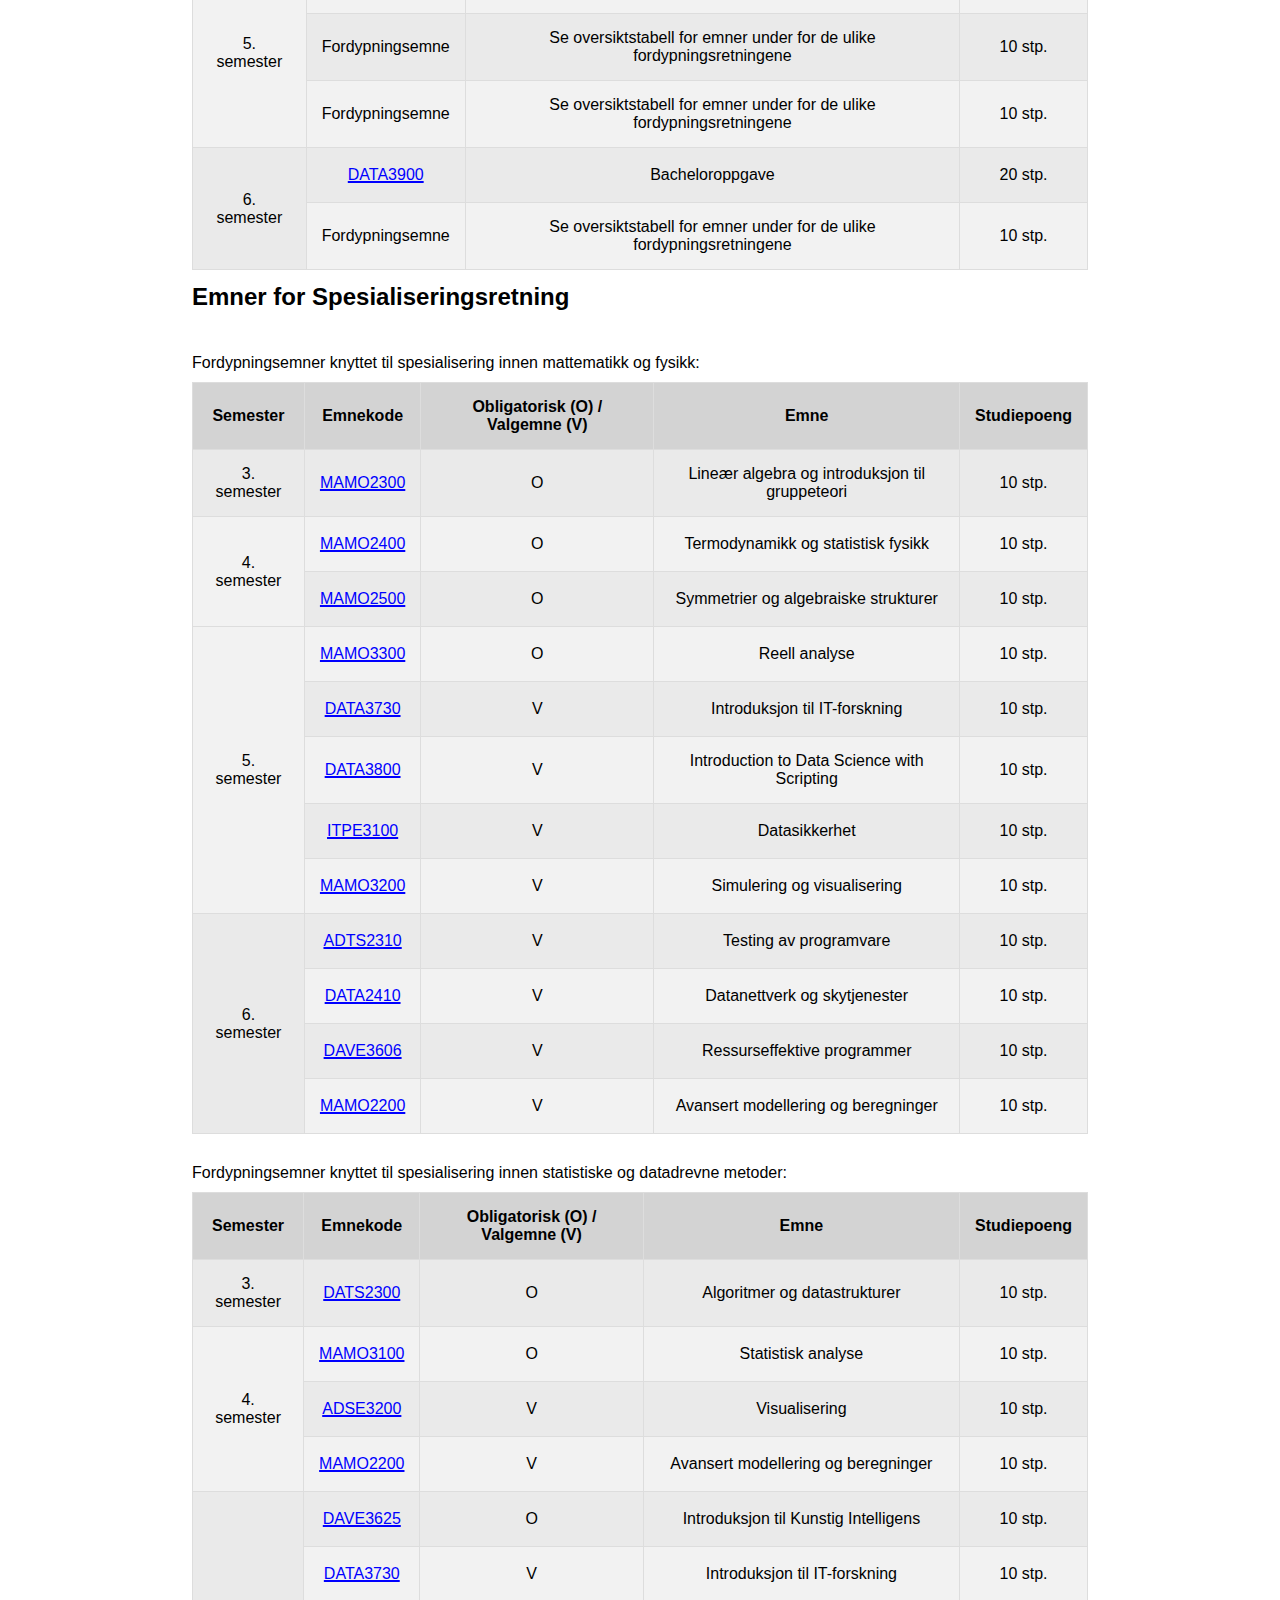
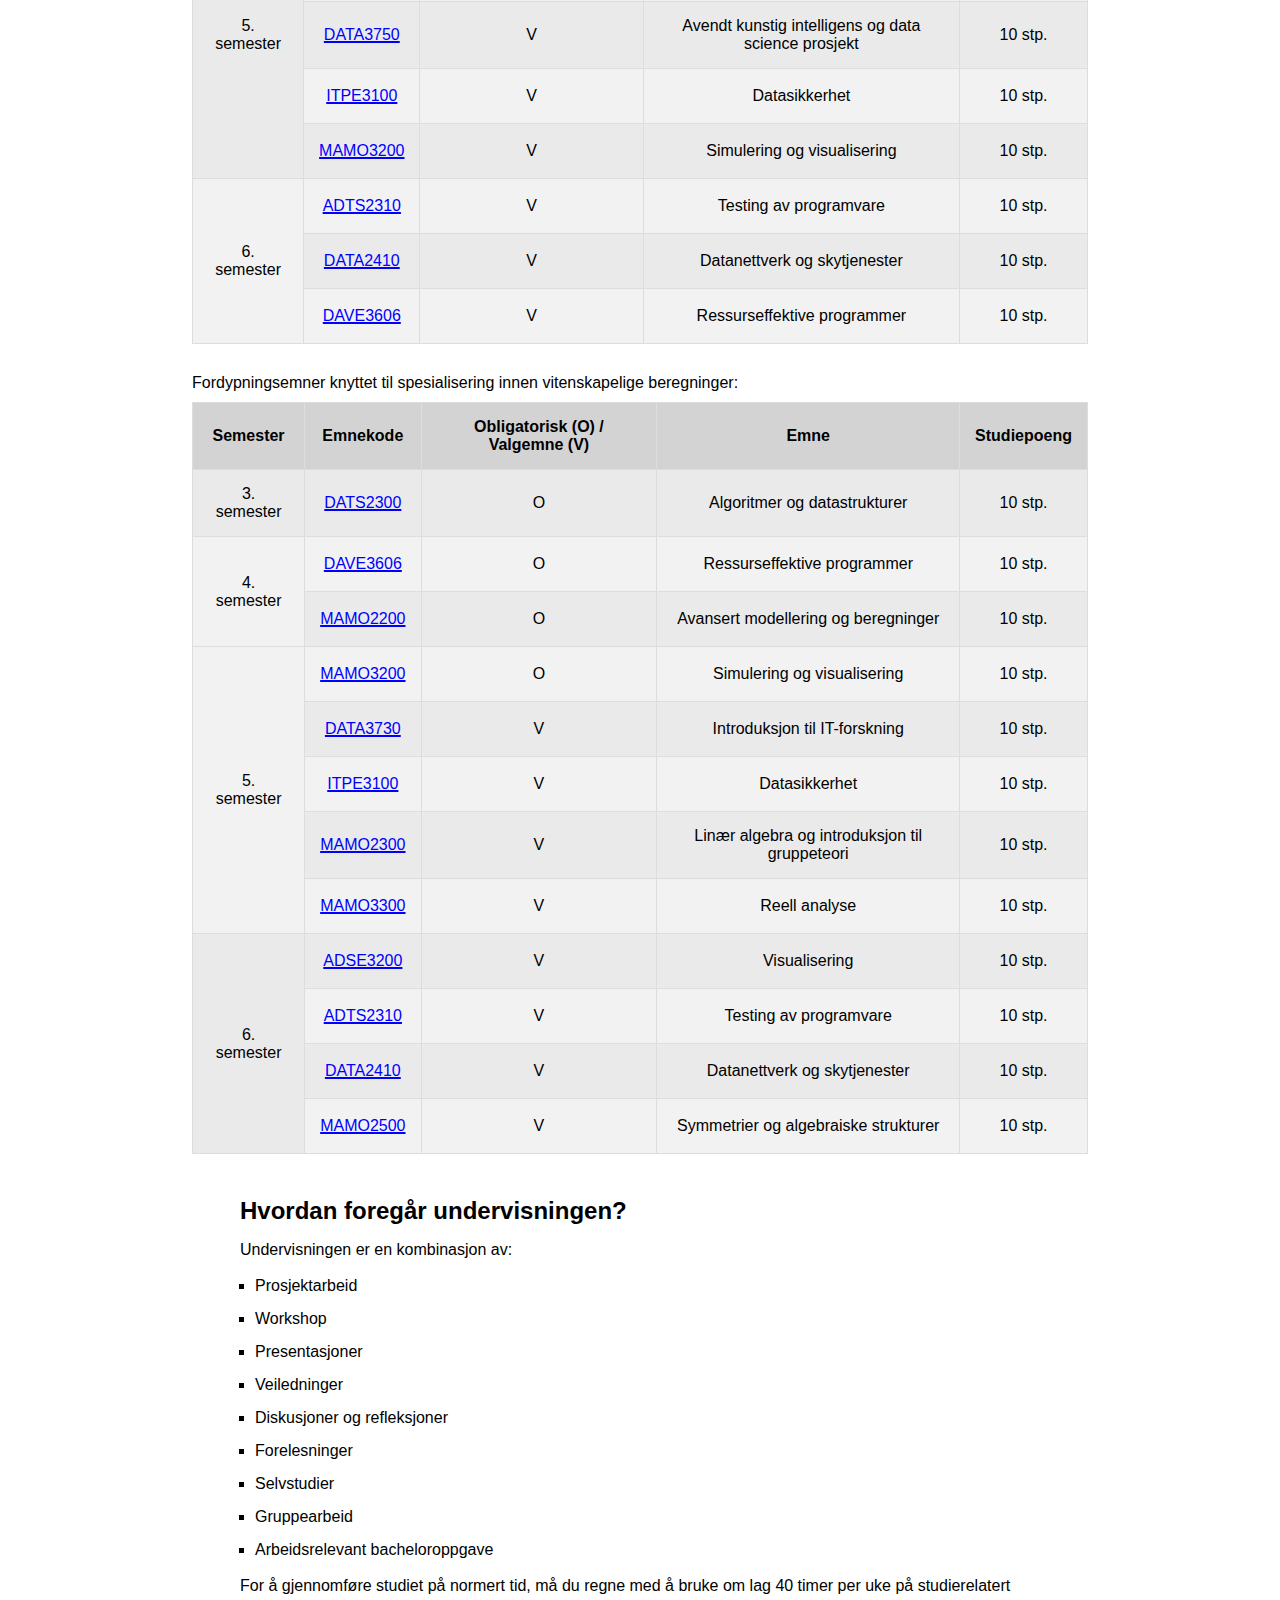
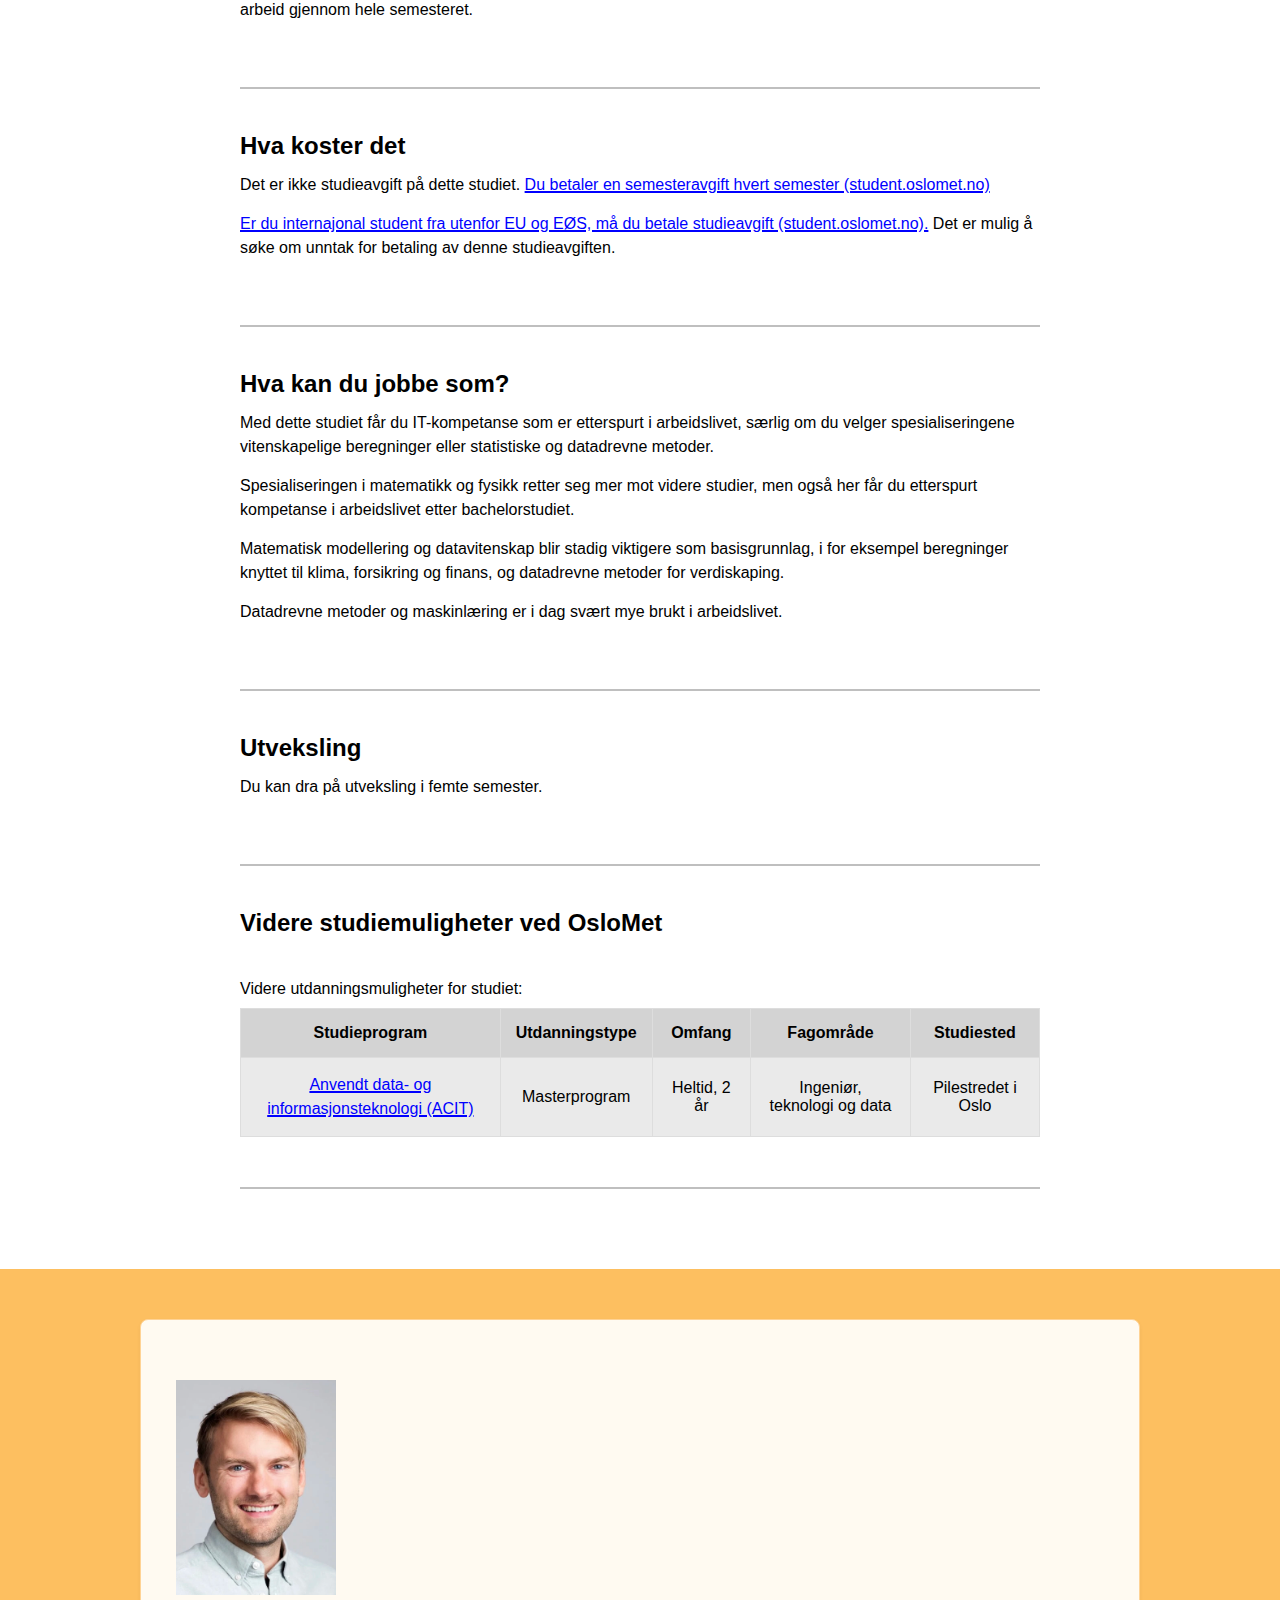
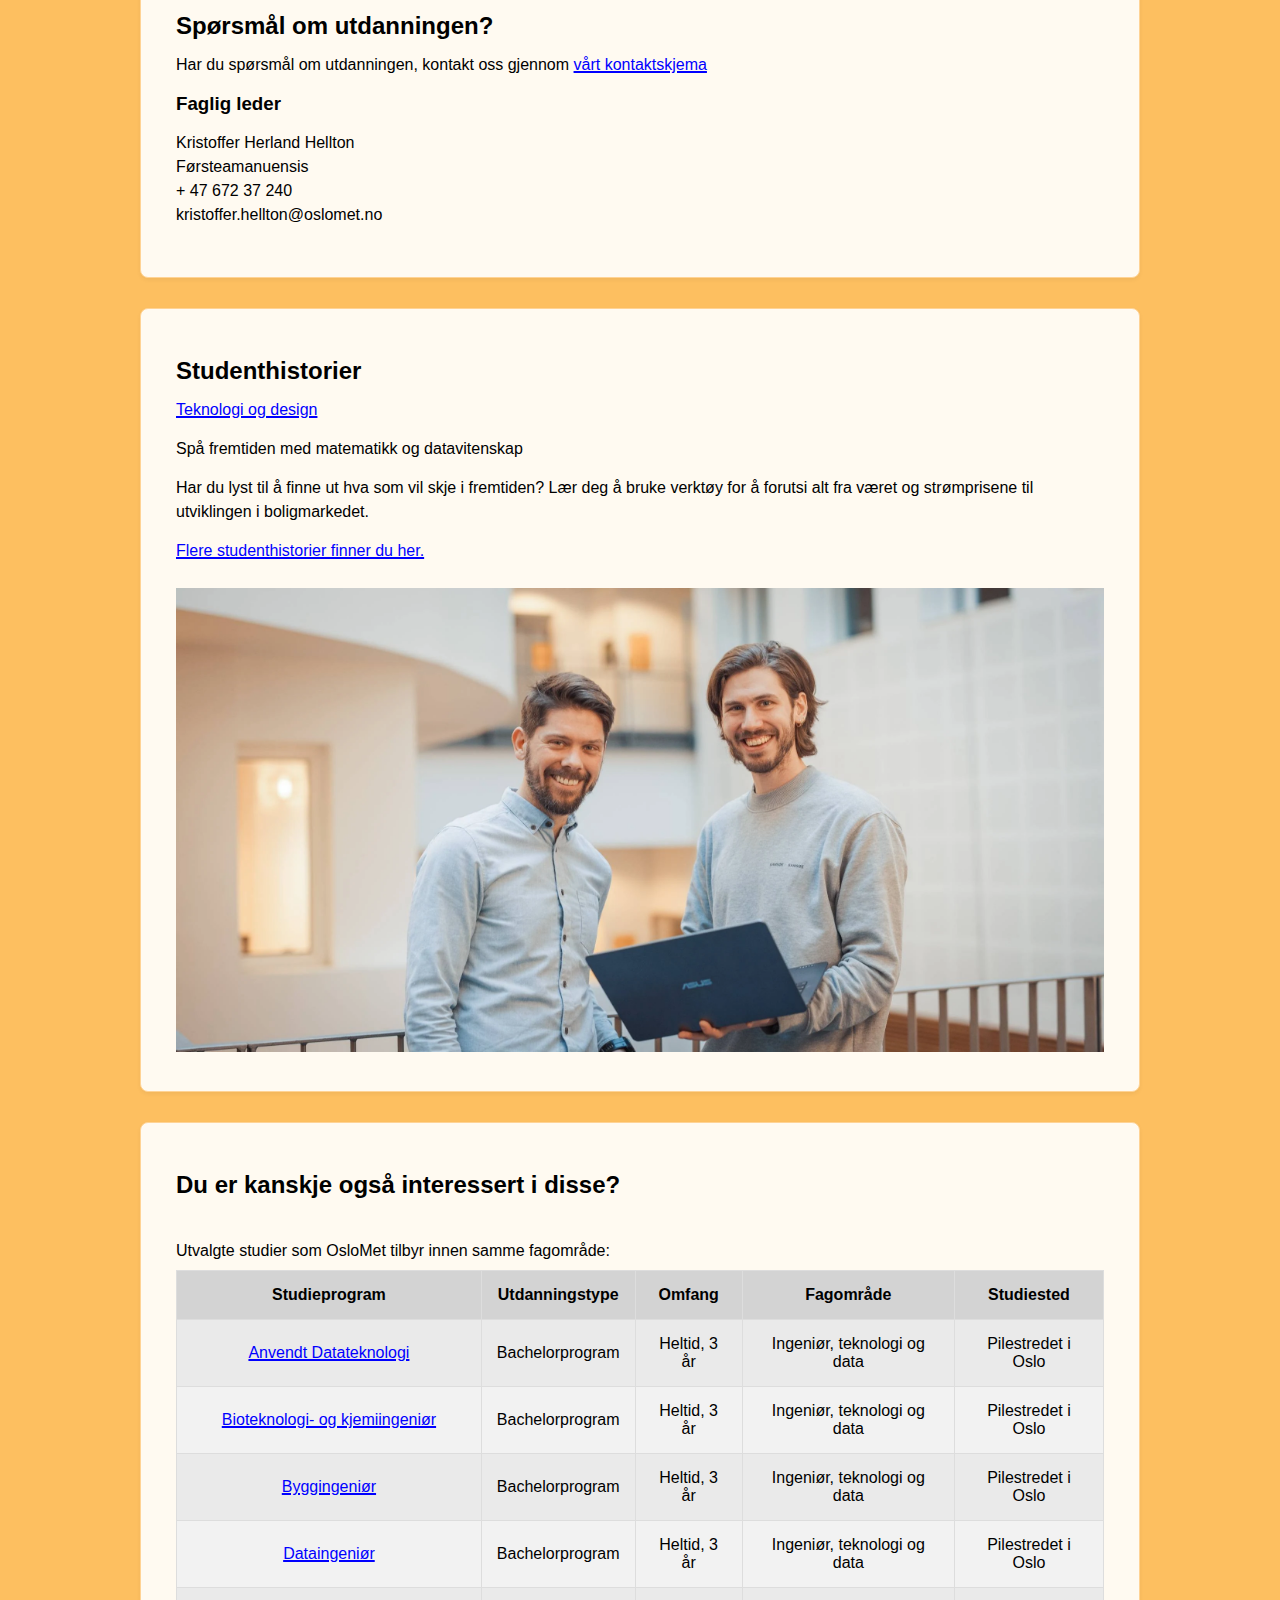
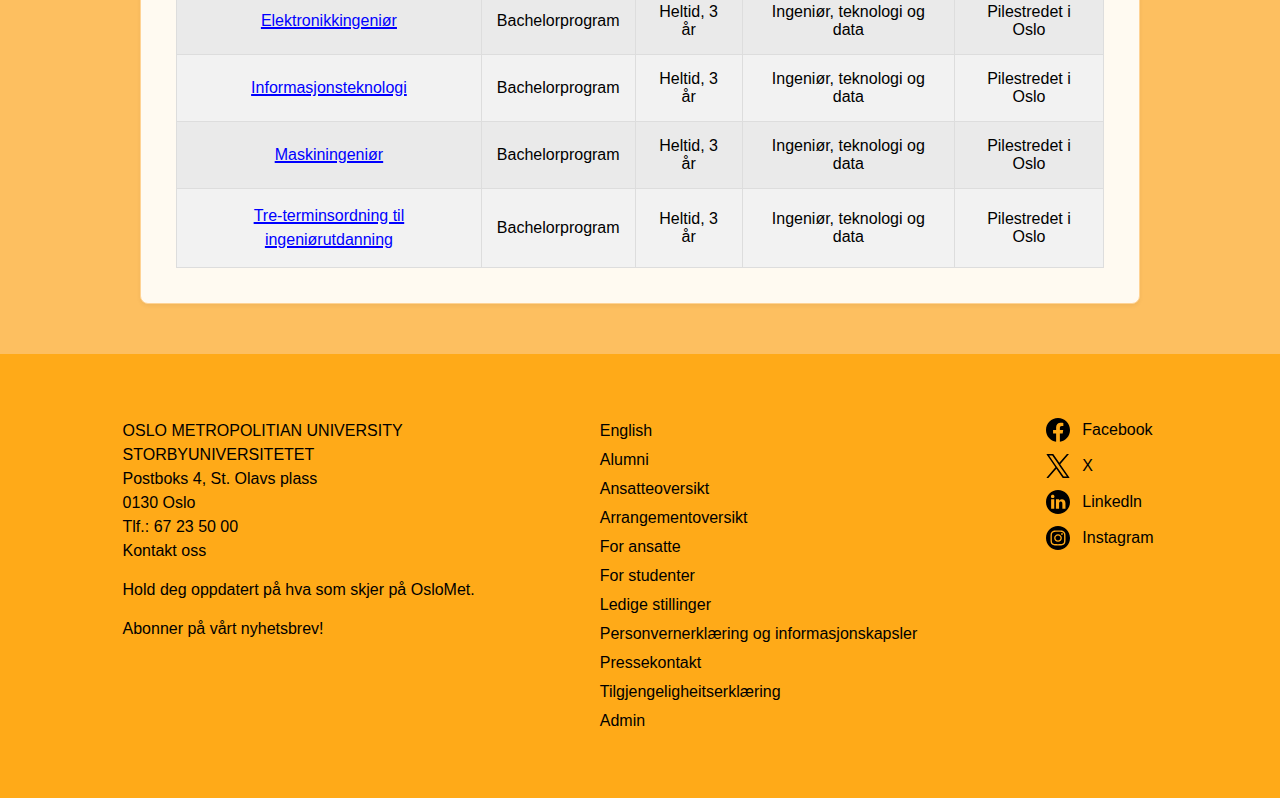
==== commit f73d3095: "no for html lang" ====
--- a/index.html
+++ b/index.html
@@ -1,5 +1,5 @@
 <!DOCTYPE html>
-<html lang="en">
+<html lang="no">
     <head>
         <meta charset="UTF-8">
         <meta name="viewport" content="width=device-width, initial-scale=1.0">
--- a/style/main.css
+++ b/style/main.css
@@ -41,7 +41,7 @@
     color: var(--text-color);
     font-weight: 800;
     text-align: center;
-    margin: 20px auto 20px;
+    margin: 35px auto 20px;
     border: solid rgba(0, 0, 0, 0.252);
     border-width: 0px 0px 2px;
 }
@@ -245,16 +245,16 @@
     align-items: center;
     flex-direction: column;
     flex-wrap: nowrap;
+    margin-bottom: 40px;
 }
 /*Stling for each specific section */
 .main-section-box {
-    padding: 30px 0px 30px;
+    padding: 30px 0px 50px;
     width: 100%;
     max-width: 800px;
     border: solid rgba(0, 0, 0, 0.252);
     border-width: 0px 0px 2px;
 }
-
 .main-section-top {
     padding: 10px 0px 60px;
     text-align: center;
